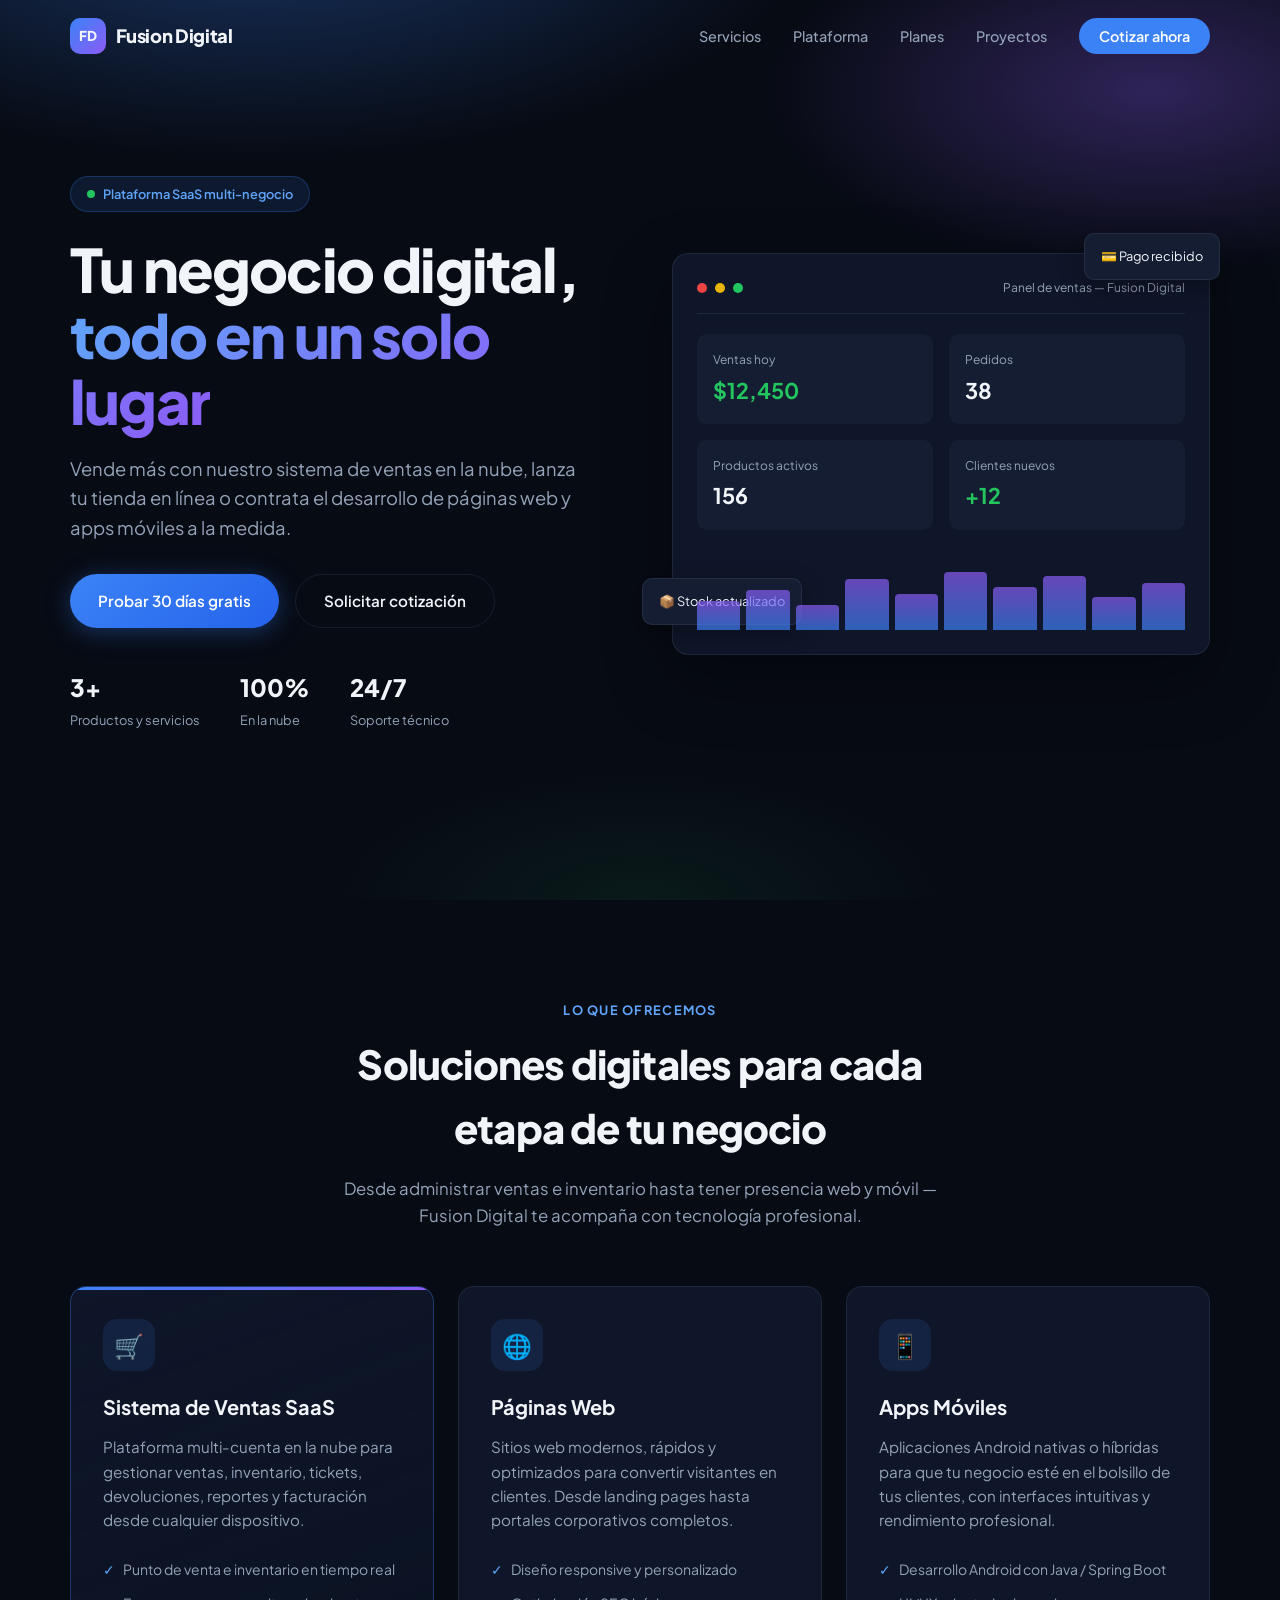
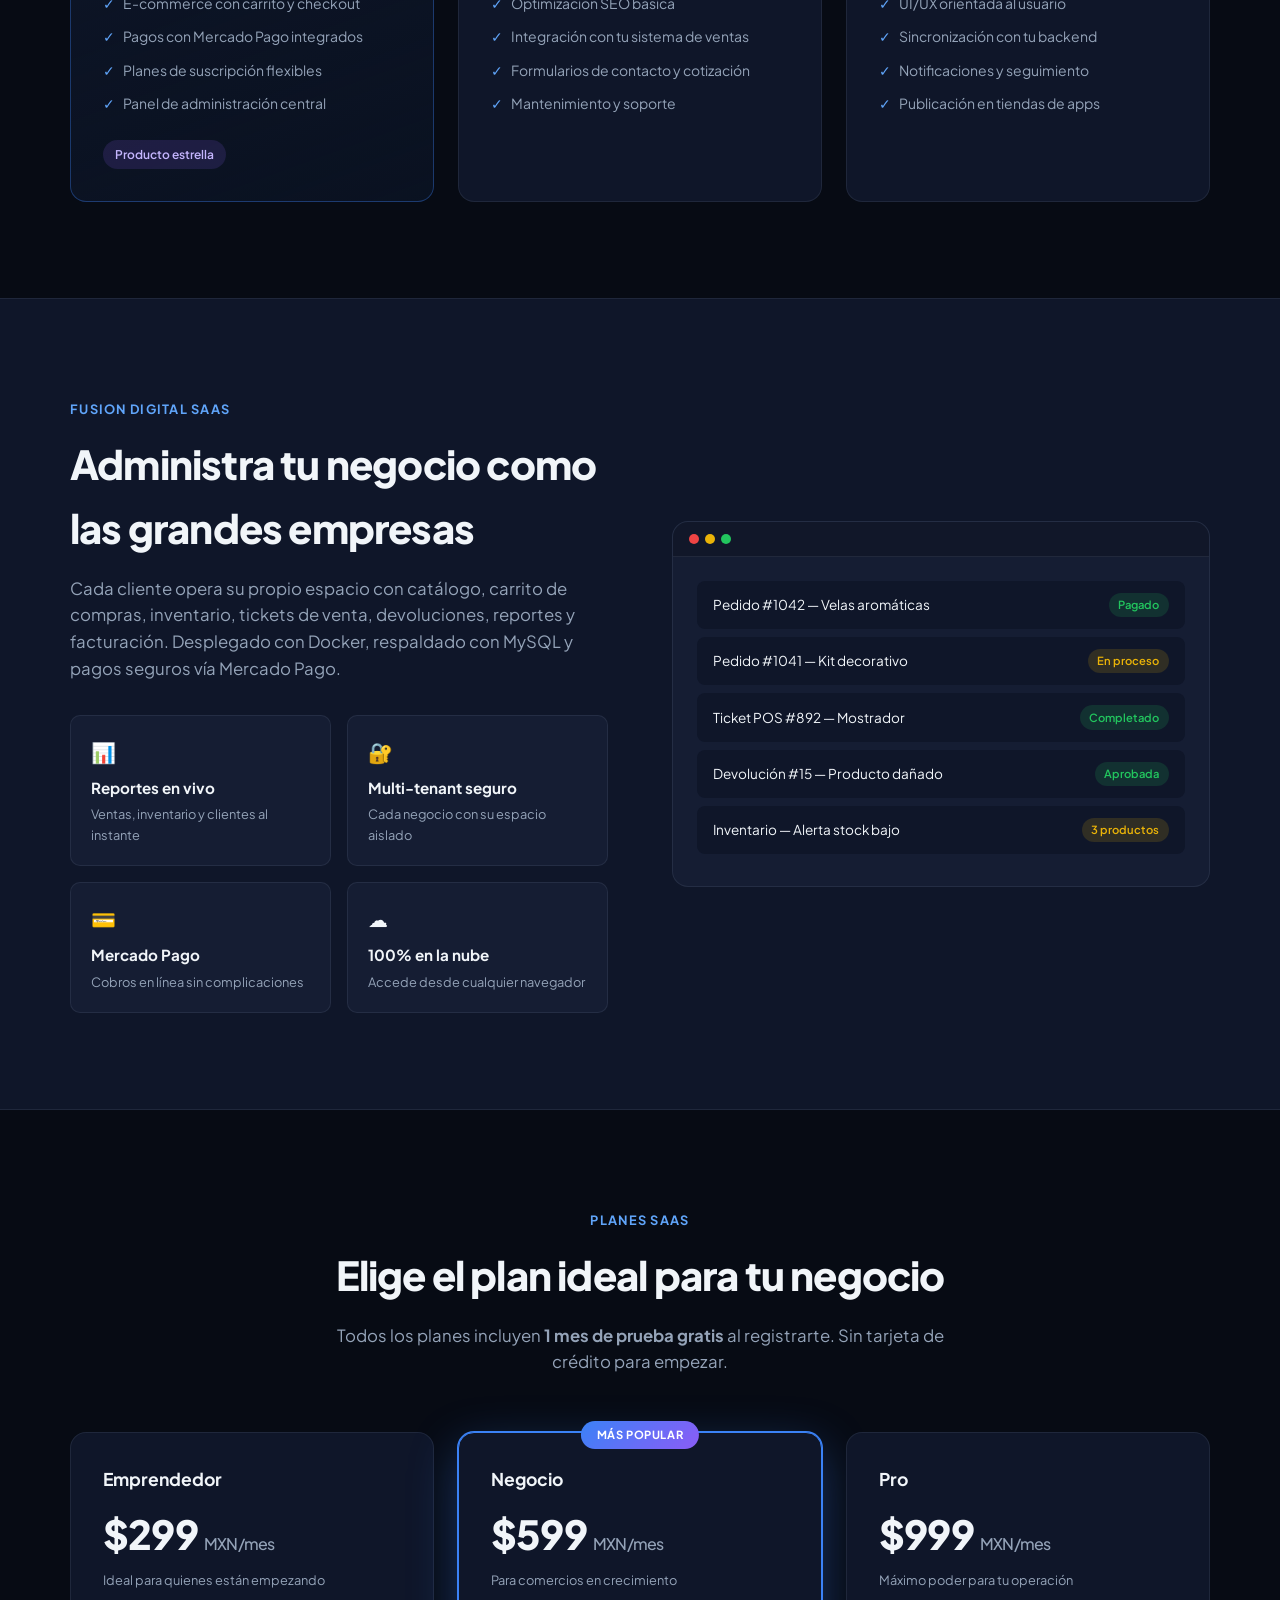
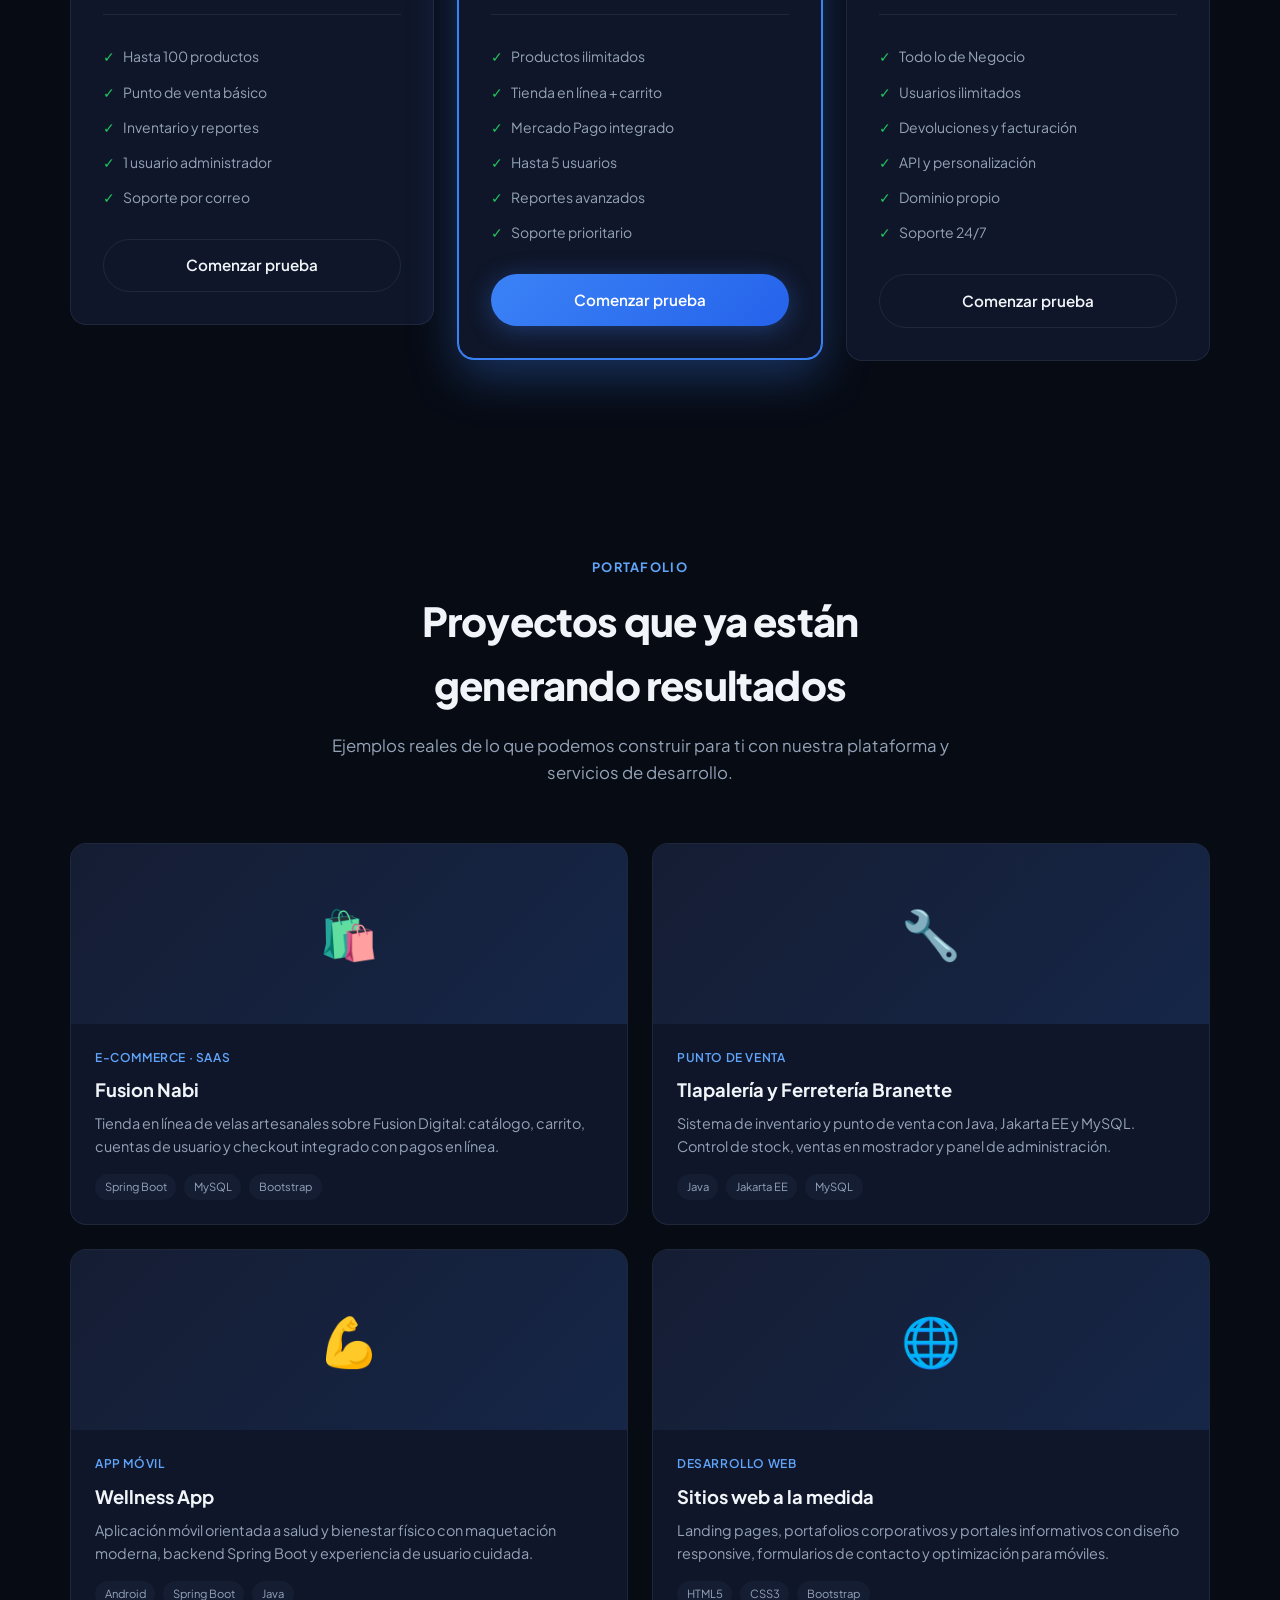
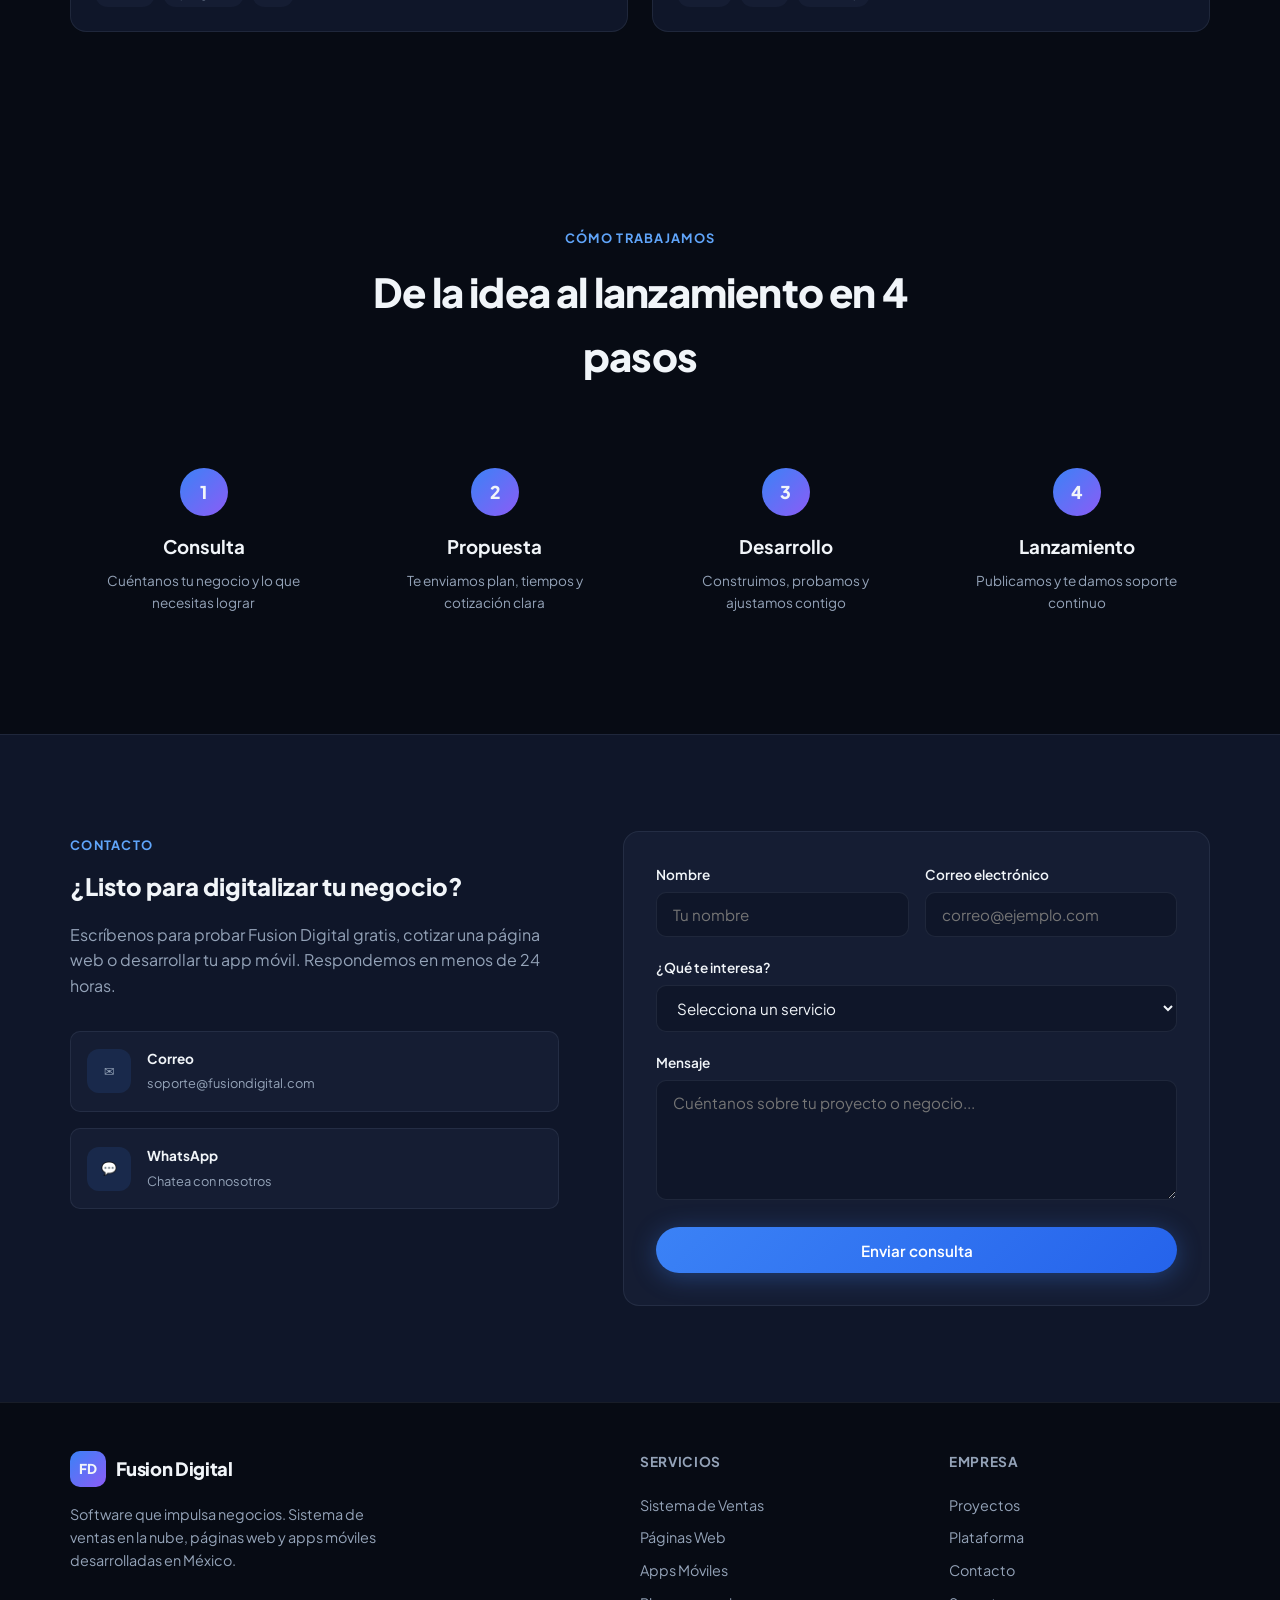
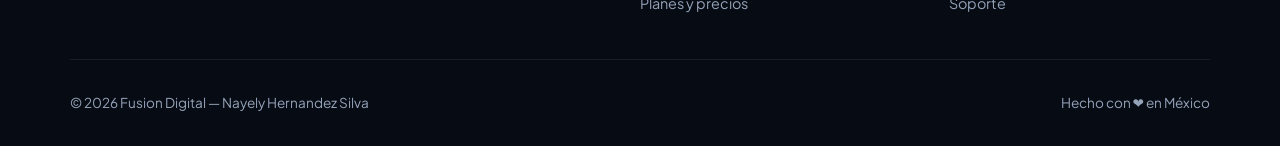
==== index.html @ 1d8baff2 "Add files via upload" ====
<!DOCTYPE html>
<html lang="es">
<head>
  <meta charset="UTF-8">
  <meta name="viewport" content="width=device-width, initial-scale=1.0">
  <meta name="description" content="Fusion Digital — Sistema de ventas en la nube, páginas web y apps móviles para hacer crecer tu negocio.">
  <title>Fusion Digital — Software que impulsa tu negocio</title>
  <link rel="preconnect" href="https://fonts.googleapis.com">
  <link rel="preconnect" href="https://fonts.gstatic.com" crossorigin>
  <link href="https://fonts.googleapis.com/css2?family=Plus+Jakarta+Sans:wght@400;500;600;700;800&display=swap" rel="stylesheet">
  <link rel="stylesheet" href="css/styles.css">
</head>
<body>

  <div class="bg-mesh" aria-hidden="true"></div>

  <nav class="nav">
    <div class="nav__inner">
      <a href="#" class="nav__logo">
        <span class="nav__logo-icon">FD</span>
        Fusion Digital
      </a>
      <button class="nav__toggle" aria-label="Abrir menú">
        <span></span><span></span><span></span>
      </button>
      <ul class="nav__links">
        <li><a href="#servicios">Servicios</a></li>
        <li><a href="#plataforma">Plataforma</a></li>
        <li><a href="#planes">Planes</a></li>
        <li><a href="#proyectos">Proyectos</a></li>
        <li><a href="#contacto" class="nav__cta">Cotizar ahora</a></li>
      </ul>
    </div>
  </nav>

  <header class="hero">
    <div class="container hero__grid">
      <div class="hero__content">
        <div class="hero__badge">
          <span class="hero__badge-dot"></span>
          Plataforma SaaS multi-negocio
        </div>
        <h1 class="hero__title">
          Tu negocio digital,<br>
          <span>todo en un solo lugar</span>
        </h1>
        <p class="hero__subtitle">
          Vende más con nuestro sistema de ventas en la nube, lanza tu tienda en línea
          o contrata el desarrollo de páginas web y apps móviles a la medida.
        </p>
        <div class="hero__actions">
          <a href="#planes" class="btn btn--primary">Probar 30 días gratis</a>
          <a href="#contacto" class="btn btn--outline">Solicitar cotización</a>
        </div>
        <div class="hero__stats">
          <div class="hero__stat">
            <strong>3+</strong>
            <span>Productos y servicios</span>
          </div>
          <div class="hero__stat">
            <strong>100%</strong>
            <span>En la nube</span>
          </div>
          <div class="hero__stat">
            <strong>24/7</strong>
            <span>Soporte técnico</span>
          </div>
        </div>
      </div>

      <div class="hero__visual">
        <div class="hero__float hero__float--1">💳 Pago recibido</div>
        <div class="hero__float hero__float--2">📦 Stock actualizado</div>
        <div class="hero__card">
          <div class="hero__card-header">
            <span class="hero__card-dot hero__card-dot--red"></span>
            <span class="hero__card-dot hero__card-dot--yellow"></span>
            <span class="hero__card-dot hero__card-dot--green"></span>
            <span class="hero__card-title">Panel de ventas — Fusion Digital</span>
          </div>
          <div class="hero__metrics">
            <div class="hero__metric">
              <div class="hero__metric-label">Ventas hoy</div>
              <div class="hero__metric-value hero__metric-value--up">$12,450</div>
            </div>
            <div class="hero__metric">
              <div class="hero__metric-label">Pedidos</div>
              <div class="hero__metric-value">38</div>
            </div>
            <div class="hero__metric">
              <div class="hero__metric-label">Productos activos</div>
              <div class="hero__metric-value">156</div>
            </div>
            <div class="hero__metric">
              <div class="hero__metric-label">Clientes nuevos</div>
              <div class="hero__metric-value hero__metric-value--up">+12</div>
            </div>
          </div>
          <div class="hero__chart" aria-hidden="true">
            <div class="hero__bar"></div>
            <div class="hero__bar"></div>
            <div class="hero__bar"></div>
            <div class="hero__bar"></div>
            <div class="hero__bar"></div>
            <div class="hero__bar"></div>
            <div class="hero__bar"></div>
            <div class="hero__bar"></div>
            <div class="hero__bar"></div>
            <div class="hero__bar"></div>
          </div>
        </div>
      </div>
    </div>
  </header>

  <section id="servicios" class="section">
    <div class="container">
      <div class="section__header reveal">
        <span class="section__label">Lo que ofrecemos</span>
        <h2 class="section__title">Soluciones digitales para cada etapa de tu negocio</h2>
        <p class="section__desc">
          Desde administrar ventas e inventario hasta tener presencia web y móvil —
          Fusion Digital te acompaña con tecnología profesional.
        </p>
      </div>

      <div class="services__grid">
        <article class="service-card service-card--featured reveal">
          <div class="service-card__icon">🛒</div>
          <h3 class="service-card__title">Sistema de Ventas SaaS</h3>
          <p class="service-card__desc">
            Plataforma multi-cuenta en la nube para gestionar ventas, inventario,
            tickets, devoluciones, reportes y facturación desde cualquier dispositivo.
          </p>
          <ul class="service-card__list">
            <li>Punto de venta e inventario en tiempo real</li>
            <li>E-commerce con carrito y checkout</li>
            <li>Pagos con Mercado Pago integrados</li>
            <li>Planes de suscripción flexibles</li>
            <li>Panel de administración central</li>
          </ul>
          <span class="service-card__tag">Producto estrella</span>
        </article>

        <article class="service-card reveal">
          <div class="service-card__icon">🌐</div>
          <h3 class="service-card__title">Páginas Web</h3>
          <p class="service-card__desc">
            Sitios web modernos, rápidos y optimizados para convertir visitantes en clientes.
            Desde landing pages hasta portales corporativos completos.
          </p>
          <ul class="service-card__list">
            <li>Diseño responsive y personalizado</li>
            <li>Optimización SEO básica</li>
            <li>Integración con tu sistema de ventas</li>
            <li>Formularios de contacto y cotización</li>
            <li>Mantenimiento y soporte</li>
          </ul>
        </article>

        <article class="service-card reveal">
          <div class="service-card__icon">📱</div>
          <h3 class="service-card__title">Apps Móviles</h3>
          <p class="service-card__desc">
            Aplicaciones Android nativas o híbridas para que tu negocio esté en el bolsillo
            de tus clientes, con interfaces intuitivas y rendimiento profesional.
          </p>
          <ul class="service-card__list">
            <li>Desarrollo Android con Java / Spring Boot</li>
            <li>UI/UX orientada al usuario</li>
            <li>Sincronización con tu backend</li>
            <li>Notificaciones y seguimiento</li>
            <li>Publicación en tiendas de apps</li>
          </ul>
        </article>
      </div>
    </div>
  </section>

  <section id="plataforma" class="section platform">
    <div class="container platform__grid">
      <div class="reveal">
        <span class="section__label">Fusion Digital SaaS</span>
        <h2 class="section__title">Administra tu negocio como las grandes empresas</h2>
        <p class="section__desc" style="text-align: left; margin-bottom: 2rem;">
          Cada cliente opera su propio espacio con catálogo, carrito de compras,
          inventario, tickets de venta, devoluciones, reportes y facturación.
          Desplegado con Docker, respaldado con MySQL y pagos seguros vía Mercado Pago.
        </p>
        <div class="platform__features">
          <div class="feature-item">
            <div class="feature-item__icon">📊</div>
            <div class="feature-item__title">Reportes en vivo</div>
            <div class="feature-item__desc">Ventas, inventario y clientes al instante</div>
          </div>
          <div class="feature-item">
            <div class="feature-item__icon">🔐</div>
            <div class="feature-item__title">Multi-tenant seguro</div>
            <div class="feature-item__desc">Cada negocio con su espacio aislado</div>
          </div>
          <div class="feature-item">
            <div class="feature-item__icon">💳</div>
            <div class="feature-item__title">Mercado Pago</div>
            <div class="feature-item__desc">Cobros en línea sin complicaciones</div>
          </div>
          <div class="feature-item">
            <div class="feature-item__icon">☁️</div>
            <div class="feature-item__title">100% en la nube</div>
            <div class="feature-item__desc">Accede desde cualquier navegador</div>
          </div>
        </div>
      </div>

      <div class="platform__mockup reveal">
        <div class="platform__mockup-bar">
          <span class="hero__card-dot hero__card-dot--red"></span>
          <span class="hero__card-dot hero__card-dot--yellow"></span>
          <span class="hero__card-dot hero__card-dot--green"></span>
        </div>
        <div class="platform__mockup-body">
          <div class="mock-row">
            <span>Pedido #1042 — Velas aromáticas</span>
            <span class="mock-row__badge mock-row__badge--ok">Pagado</span>
          </div>
          <div class="mock-row">
            <span>Pedido #1041 — Kit decorativo</span>
            <span class="mock-row__badge mock-row__badge--pending">En proceso</span>
          </div>
          <div class="mock-row">
            <span>Ticket POS #892 — Mostrador</span>
            <span class="mock-row__badge mock-row__badge--ok">Completado</span>
          </div>
          <div class="mock-row">
            <span>Devolución #15 — Producto dañado</span>
            <span class="mock-row__badge mock-row__badge--ok">Aprobada</span>
          </div>
          <div class="mock-row">
            <span>Inventario — Alerta stock bajo</span>
            <span class="mock-row__badge mock-row__badge--pending">3 productos</span>
          </div>
        </div>
      </div>
    </div>
  </section>

  <section id="planes" class="section">
    <div class="container">
      <div class="section__header reveal">
        <span class="section__label">Planes SaaS</span>
        <h2 class="section__title">Elige el plan ideal para tu negocio</h2>
        <p class="section__desc">
          Todos los planes incluyen <strong>1 mes de prueba gratis</strong> al registrarte.
          Sin tarjeta de crédito para empezar.
        </p>
      </div>

      <div class="pricing__grid">
        <article class="pricing-card reveal">
          <h3 class="pricing-card__name">Emprendedor</h3>
          <div class="pricing-card__price">$299 <span>MXN/mes</span></div>
          <p class="pricing-card__note">Ideal para quienes están empezando</p>
          <ul class="pricing-card__features">
            <li>Hasta 100 productos</li>
            <li>Punto de venta básico</li>
            <li>Inventario y reportes</li>
            <li>1 usuario administrador</li>
            <li>Soporte por correo</li>
          </ul>
          <a href="#contacto" class="btn btn--outline">Comenzar prueba</a>
        </article>

        <article class="pricing-card pricing-card--popular reveal">
          <span class="pricing-card__badge">Más popular</span>
          <h3 class="pricing-card__name">Negocio</h3>
          <div class="pricing-card__price">$599 <span>MXN/mes</span></div>
          <p class="pricing-card__note">Para comercios en crecimiento</p>
          <ul class="pricing-card__features">
            <li>Productos ilimitados</li>
            <li>Tienda en línea + carrito</li>
            <li>Mercado Pago integrado</li>
            <li>Hasta 5 usuarios</li>
            <li>Reportes avanzados</li>
            <li>Soporte prioritario</li>
          </ul>
          <a href="#contacto" class="btn btn--primary">Comenzar prueba</a>
        </article>

        <article class="pricing-card reveal">
          <h3 class="pricing-card__name">Pro</h3>
          <div class="pricing-card__price">$999 <span>MXN/mes</span></div>
          <p class="pricing-card__note">Máximo poder para tu operación</p>
          <ul class="pricing-card__features">
            <li>Todo lo de Negocio</li>
            <li>Usuarios ilimitados</li>
            <li>Devoluciones y facturación</li>
            <li>API y personalización</li>
            <li>Dominio propio</li>
            <li>Soporte 24/7</li>
          </ul>
          <a href="#contacto" class="btn btn--outline">Comenzar prueba</a>
        </article>
      </div>
    </div>
  </section>

  <section id="proyectos" class="section">
    <div class="container">
      <div class="section__header reveal">
        <span class="section__label">Portafolio</span>
        <h2 class="section__title">Proyectos que ya están generando resultados</h2>
        <p class="section__desc">
          Ejemplos reales de lo que podemos construir para ti con nuestra plataforma
          y servicios de desarrollo.
        </p>
      </div>

      <div class="portfolio__grid">
        <article class="project-card reveal">
          <div class="project-card__img">🛍️</div>
          <div class="project-card__body">
            <div class="project-card__category">E-commerce · SaaS</div>
            <h3 class="project-card__title">Fusion Nabi</h3>
            <p class="project-card__desc">
              Tienda en línea de velas artesanales sobre Fusion Digital: catálogo,
              carrito, cuentas de usuario y checkout integrado con pagos en línea.
            </p>
            <div class="project-card__tags">
              <span class="project-card__tag">Spring Boot</span>
              <span class="project-card__tag">MySQL</span>
              <span class="project-card__tag">Bootstrap</span>
            </div>
          </div>
        </article>

        <article class="project-card reveal">
          <div class="project-card__img">🔧</div>
          <div class="project-card__body">
            <div class="project-card__category">Punto de venta</div>
            <h3 class="project-card__title">Tlapalería y Ferretería Branette</h3>
            <p class="project-card__desc">
              Sistema de inventario y punto de venta con Java, Jakarta EE y MySQL.
              Control de stock, ventas en mostrador y panel de administración.
            </p>
            <div class="project-card__tags">
              <span class="project-card__tag">Java</span>
              <span class="project-card__tag">Jakarta EE</span>
              <span class="project-card__tag">MySQL</span>
            </div>
          </div>
        </article>

        <article class="project-card reveal">
          <div class="project-card__img">💪</div>
          <div class="project-card__body">
            <div class="project-card__category">App móvil</div>
            <h3 class="project-card__title">Wellness App</h3>
            <p class="project-card__desc">
              Aplicación móvil orientada a salud y bienestar físico con maquetación
              moderna, backend Spring Boot y experiencia de usuario cuidada.
            </p>
            <div class="project-card__tags">
              <span class="project-card__tag">Android</span>
              <span class="project-card__tag">Spring Boot</span>
              <span class="project-card__tag">Java</span>
            </div>
          </div>
        </article>

        <article class="project-card reveal">
          <div class="project-card__img">🌐</div>
          <div class="project-card__body">
            <div class="project-card__category">Desarrollo web</div>
            <h3 class="project-card__title">Sitios web a la medida</h3>
            <p class="project-card__desc">
              Landing pages, portafolios corporativos y portales informativos con
              diseño responsive, formularios de contacto y optimización para móviles.
            </p>
            <div class="project-card__tags">
              <span class="project-card__tag">HTML5</span>
              <span class="project-card__tag">CSS3</span>
              <span class="project-card__tag">Bootstrap</span>
            </div>
          </div>
        </article>
      </div>
    </div>
  </section>

  <section class="section">
    <div class="container">
      <div class="section__header reveal">
        <span class="section__label">Cómo trabajamos</span>
        <h2 class="section__title">De la idea al lanzamiento en 4 pasos</h2>
      </div>
      <div class="process__steps">
        <div class="process-step reveal">
          <div class="process-step__num">1</div>
          <h3 class="process-step__title">Consulta</h3>
          <p class="process-step__desc">Cuéntanos tu negocio y lo que necesitas lograr</p>
        </div>
        <div class="process-step reveal">
          <div class="process-step__num">2</div>
          <h3 class="process-step__title">Propuesta</h3>
          <p class="process-step__desc">Te enviamos plan, tiempos y cotización clara</p>
        </div>
        <div class="process-step reveal">
          <div class="process-step__num">3</div>
          <h3 class="process-step__title">Desarrollo</h3>
          <p class="process-step__desc">Construimos, probamos y ajustamos contigo</p>
        </div>
        <div class="process-step reveal">
          <div class="process-step__num">4</div>
          <h3 class="process-step__title">Lanzamiento</h3>
          <p class="process-step__desc">Publicamos y te damos soporte continuo</p>
        </div>
      </div>
    </div>
  </section>

  <section id="contacto" class="section contact">
    <div class="container contact__grid">
      <div class="contact__info reveal">
        <span class="section__label">Contacto</span>
        <h3>¿Listo para digitalizar tu negocio?</h3>
        <p>
          Escríbenos para probar Fusion Digital gratis, cotizar una página web
          o desarrollar tu app móvil. Respondemos en menos de 24 horas.
        </p>
        <div class="contact__channels">
          <a href="mailto:soporte@fusiondigital.com" class="contact__channel">
            <span class="contact__channel-icon">✉️</span>
            <div>
              <strong>Correo</strong>
              <span>soporte@fusiondigital.com</span>
            </div>
          </a>
          <a href="https://wa.me/527771234567" class="contact__channel" target="_blank" rel="noopener">
            <span class="contact__channel-icon">💬</span>
            <div>
              <strong>WhatsApp</strong>
              <span>Chatea con nosotros</span>
            </div>
          </a>
        </div>
      </div>

      <form class="contact__form reveal" id="contact-form">
        <div class="form-row">
          <div class="form-group">
            <label for="nombre">Nombre</label>
            <input type="text" id="nombre" name="nombre" placeholder="Tu nombre" required>
          </div>
          <div class="form-group">
            <label for="email">Correo electrónico</label>
            <input type="email" id="email" name="email" placeholder="correo@ejemplo.com" required>
          </div>
        </div>
        <div class="form-group">
          <label for="servicio">¿Qué te interesa?</label>
          <select id="servicio" name="servicio" required>
            <option value="">Selecciona un servicio</option>
            <option value="Sistema de Ventas SaaS">Sistema de Ventas SaaS</option>
            <option value="Página Web">Página Web</option>
            <option value="App Móvil">App Móvil</option>
            <option value="Paquete completo">Paquete completo</option>
          </select>
        </div>
        <div class="form-group">
          <label for="mensaje">Mensaje</label>
          <textarea id="mensaje" name="mensaje" placeholder="Cuéntanos sobre tu proyecto o negocio..." required></textarea>
        </div>
        <button type="submit" class="btn btn--primary" style="width: 100%;">Enviar consulta</button>
        <p id="form-status" class="form-status" hidden role="status" aria-live="polite"></p>
      </form>
    </div>
  </section>

  <footer class="footer">
    <div class="container">
      <div class="footer__grid">
        <div class="footer__brand">
          <a href="#" class="nav__logo">
            <span class="nav__logo-icon">FD</span>
            Fusion Digital
          </a>
          <p>
            Software que impulsa negocios. Sistema de ventas en la nube,
            páginas web y apps móviles desarrolladas en México.
          </p>
        </div>
        <div class="footer__col">
          <h4>Servicios</h4>
          <a href="#servicios">Sistema de Ventas</a>
          <a href="#servicios">Páginas Web</a>
          <a href="#servicios">Apps Móviles</a>
          <a href="#planes">Planes y precios</a>
        </div>
        <div class="footer__col">
          <h4>Empresa</h4>
          <a href="#proyectos">Proyectos</a>
          <a href="#plataforma">Plataforma</a>
          <a href="#contacto">Contacto</a>
          <a href="mailto:soporte@fusiondigital.com">Soporte</a>
        </div>
      </div>
      <div class="footer__bottom">
        <span>© 2026 Fusion Digital — Nayely Hernandez Silva</span>
        <span>Hecho con ❤️ en México</span>
      </div>
    </div>
  </footer>

  <script src="js/main.js"></script>
</body>
</html>
---- css/styles.css ----
/* Fusion Digital — Landing Page */

:root {
  --bg-dark: #070b14;
  --bg-card: #0f1629;
  --bg-elevated: #151d33;
  --text-primary: #f1f5f9;
  --text-muted: #94a3b8;
  --accent: #3b82f6;
  --accent-light: #60a5fa;
  --accent-glow: rgba(59, 130, 246, 0.35);
  --purple: #8b5cf6;
  --purple-glow: rgba(139, 92, 246, 0.3);
  --success: #22c55e;
  --border: rgba(148, 163, 184, 0.12);
  --radius: 16px;
  --radius-sm: 10px;
  --font: "Plus Jakarta Sans", system-ui, sans-serif;
  --max-width: 1140px;
  --nav-height: 72px;
}

*,
*::before,
*::after {
  box-sizing: border-box;
  margin: 0;
  padding: 0;
}

html {
  scroll-behavior: smooth;
}

body {
  font-family: var(--font);
  background: var(--bg-dark);
  color: var(--text-primary);
  line-height: 1.6;
  overflow-x: hidden;
}

img {
  max-width: 100%;
  display: block;
}

a {
  color: inherit;
  text-decoration: none;
}

ul {
  list-style: none;
}

.container {
  width: min(100% - 2rem, var(--max-width));
  margin-inline: auto;
}

/* Background mesh */
.bg-mesh {
  position: fixed;
  inset: 0;
  z-index: -1;
  background:
    radial-gradient(ellipse 80% 50% at 20% -10%, var(--accent-glow), transparent 55%),
    radial-gradient(ellipse 60% 40% at 90% 10%, var(--purple-glow), transparent 50%),
    radial-gradient(ellipse 50% 30% at 50% 100%, rgba(34, 197, 94, 0.08), transparent 50%),
    var(--bg-dark);
}

/* Navigation */
.nav {
  position: fixed;
  top: 0;
  left: 0;
  right: 0;
  z-index: 100;
  height: var(--nav-height);
  display: flex;
  align-items: center;
  transition: background 0.3s, box-shadow 0.3s;
}

.nav.scrolled {
  background: rgba(7, 11, 20, 0.85);
  backdrop-filter: blur(12px);
  border-bottom: 1px solid var(--border);
}

.nav__inner {
  display: flex;
  align-items: center;
  justify-content: space-between;
  width: min(100% - 2rem, var(--max-width));
  margin-inline: auto;
}

.nav__logo {
  display: flex;
  align-items: center;
  gap: 0.6rem;
  font-weight: 800;
  font-size: 1.15rem;
  letter-spacing: -0.02em;
}

.nav__logo-icon {
  width: 36px;
  height: 36px;
  background: linear-gradient(135deg, var(--accent), var(--purple));
  border-radius: 10px;
  display: grid;
  place-items: center;
  font-size: 0.85rem;
  font-weight: 900;
}

.nav__links {
  display: flex;
  align-items: center;
  gap: 2rem;
}

.nav__links a {
  font-size: 0.9rem;
  font-weight: 500;
  color: var(--text-muted);
  transition: color 0.2s;
}

.nav__links a:hover {
  color: var(--text-primary);
}

.nav__cta {
  padding: 0.55rem 1.25rem;
  background: var(--accent);
  color: #fff !important;
  border-radius: 999px;
  font-weight: 600 !important;
  transition: transform 0.2s, box-shadow 0.2s !important;
}

.nav__cta:hover {
  transform: translateY(-1px);
  box-shadow: 0 4px 20px var(--accent-glow);
}

.nav__toggle {
  display: none;
  flex-direction: column;
  gap: 5px;
  background: none;
  border: none;
  cursor: pointer;
  padding: 4px;
}

.nav__toggle span {
  display: block;
  width: 24px;
  height: 2px;
  background: var(--text-primary);
  border-radius: 2px;
  transition: transform 0.3s, opacity 0.3s;
}

.nav__toggle.active span:nth-child(1) {
  transform: translateY(7px) rotate(45deg);
}

.nav__toggle.active span:nth-child(2) {
  opacity: 0;
}

.nav__toggle.active span:nth-child(3) {
  transform: translateY(-7px) rotate(-45deg);
}

/* Buttons */
.btn {
  display: inline-flex;
  align-items: center;
  justify-content: center;
  gap: 0.5rem;
  padding: 0.85rem 1.75rem;
  border-radius: 999px;
  font-family: var(--font);
  font-size: 0.95rem;
  font-weight: 600;
  border: none;
  cursor: pointer;
  transition: transform 0.2s, box-shadow 0.2s, background 0.2s;
}

.btn--primary {
  background: linear-gradient(135deg, var(--accent), #2563eb);
  color: #fff;
  box-shadow: 0 4px 24px var(--accent-glow);
}

.btn--primary:hover {
  transform: translateY(-2px);
  box-shadow: 0 8px 32px var(--accent-glow);
}

.btn--outline {
  background: transparent;
  color: var(--text-primary);
  border: 1.5px solid var(--border);
}

.btn--outline:hover {
  border-color: var(--accent);
  background: rgba(59, 130, 246, 0.08);
}

.btn--ghost {
  background: rgba(255, 255, 255, 0.06);
  color: var(--text-primary);
}

.btn--ghost:hover {
  background: rgba(255, 255, 255, 0.1);
}

/* Hero */
.hero {
  min-height: 100vh;
  display: flex;
  align-items: center;
  padding-top: var(--nav-height);
  padding-bottom: 4rem;
}

.hero__grid {
  display: grid;
  grid-template-columns: 1fr 1fr;
  gap: 4rem;
  align-items: center;
}

.hero__badge {
  display: inline-flex;
  align-items: center;
  gap: 0.5rem;
  padding: 0.4rem 1rem;
  background: rgba(59, 130, 246, 0.12);
  border: 1px solid rgba(59, 130, 246, 0.25);
  border-radius: 999px;
  font-size: 0.8rem;
  font-weight: 600;
  color: var(--accent-light);
  margin-bottom: 1.5rem;
}

.hero__badge-dot {
  width: 8px;
  height: 8px;
  background: var(--success);
  border-radius: 50%;
  animation: pulse 2s infinite;
}

@keyframes pulse {
  0%, 100% { opacity: 1; }
  50% { opacity: 0.4; }
}

.hero__title {
  font-size: clamp(2.5rem, 5vw, 3.75rem);
  font-weight: 800;
  line-height: 1.1;
  letter-spacing: -0.03em;
  margin-bottom: 1.25rem;
}

.hero__title span {
  background: linear-gradient(135deg, var(--accent-light), var(--purple));
  -webkit-background-clip: text;
  -webkit-text-fill-color: transparent;
  background-clip: text;
}

.hero__subtitle {
  font-size: 1.15rem;
  color: var(--text-muted);
  max-width: 520px;
  margin-bottom: 2rem;
}

.hero__actions {
  display: flex;
  flex-wrap: wrap;
  gap: 1rem;
  margin-bottom: 2.5rem;
}

.hero__stats {
  display: flex;
  gap: 2.5rem;
}

.hero__stat strong {
  display: block;
  font-size: 1.5rem;
  font-weight: 800;
  color: var(--text-primary);
}

.hero__stat span {
  font-size: 0.8rem;
  color: var(--text-muted);
}

.hero__visual {
  position: relative;
}

.hero__card {
  background: var(--bg-card);
  border: 1px solid var(--border);
  border-radius: var(--radius);
  padding: 1.5rem;
  box-shadow: 0 24px 64px rgba(0, 0, 0, 0.4);
}

.hero__card-header {
  display: flex;
  align-items: center;
  gap: 0.5rem;
  margin-bottom: 1.25rem;
  padding-bottom: 1rem;
  border-bottom: 1px solid var(--border);
}

.hero__card-dot {
  width: 10px;
  height: 10px;
  border-radius: 50%;
}

.hero__card-dot--red { background: #ef4444; }
.hero__card-dot--yellow { background: #eab308; }
.hero__card-dot--green { background: #22c55e; }

.hero__card-title {
  margin-left: auto;
  font-size: 0.75rem;
  color: var(--text-muted);
}

.hero__metrics {
  display: grid;
  grid-template-columns: 1fr 1fr;
  gap: 1rem;
  margin-bottom: 1.25rem;
}

.hero__metric {
  background: var(--bg-elevated);
  border-radius: var(--radius-sm);
  padding: 1rem;
}

.hero__metric-label {
  font-size: 0.75rem;
  color: var(--text-muted);
  margin-bottom: 0.25rem;
}

.hero__metric-value {
  font-size: 1.35rem;
  font-weight: 700;
}

.hero__metric-value--up {
  color: var(--success);
}

.hero__chart {
  height: 80px;
  display: flex;
  align-items: flex-end;
  gap: 6px;
  padding-top: 0.5rem;
}

.hero__bar {
  flex: 1;
  background: linear-gradient(to top, var(--accent), var(--purple));
  border-radius: 4px 4px 0 0;
  opacity: 0.7;
  transition: opacity 0.3s;
}

.hero__bar:hover {
  opacity: 1;
}

.hero__float {
  position: absolute;
  background: var(--bg-elevated);
  border: 1px solid var(--border);
  border-radius: var(--radius-sm);
  padding: 0.75rem 1rem;
  font-size: 0.8rem;
  box-shadow: 0 8px 24px rgba(0, 0, 0, 0.3);
  animation: float 4s ease-in-out infinite;
}

.hero__float--1 {
  top: -20px;
  right: -10px;
}

.hero__float--2 {
  bottom: 30px;
  left: -30px;
  animation-delay: -2s;
}

@keyframes float {
  0%, 100% { transform: translateY(0); }
  50% { transform: translateY(-8px); }
}

/* Sections */
.section {
  padding: 6rem 0;
}

.section__header {
  text-align: center;
  max-width: 640px;
  margin: 0 auto 3.5rem;
}

.section__label {
  display: inline-block;
  font-size: 0.8rem;
  font-weight: 700;
  text-transform: uppercase;
  letter-spacing: 0.1em;
  color: var(--accent-light);
  margin-bottom: 0.75rem;
}

.section__title {
  font-size: clamp(1.75rem, 3.5vw, 2.5rem);
  font-weight: 800;
  letter-spacing: -0.02em;
  margin-bottom: 1rem;
}

.section__desc {
  color: var(--text-muted);
  font-size: 1.05rem;
}

/* Services */
.services__grid {
  display: grid;
  grid-template-columns: repeat(3, 1fr);
  gap: 1.5rem;
}

.service-card {
  background: var(--bg-card);
  border: 1px solid var(--border);
  border-radius: var(--radius);
  padding: 2rem;
  transition: transform 0.3s, border-color 0.3s, box-shadow 0.3s;
  position: relative;
  overflow: hidden;
}

.service-card::before {
  content: "";
  position: absolute;
  top: 0;
  left: 0;
  right: 0;
  height: 3px;
  background: linear-gradient(90deg, var(--accent), var(--purple));
  opacity: 0;
  transition: opacity 0.3s;
}

.service-card:hover {
  transform: translateY(-4px);
  border-color: rgba(59, 130, 246, 0.3);
  box-shadow: 0 16px 48px rgba(0, 0, 0, 0.3);
}

.service-card:hover::before {
  opacity: 1;
}

.service-card--featured {
  border-color: rgba(59, 130, 246, 0.35);
  background: linear-gradient(160deg, var(--bg-card) 0%, rgba(59, 130, 246, 0.06) 100%);
}

.service-card--featured::before {
  opacity: 1;
}

.service-card__icon {
  width: 52px;
  height: 52px;
  background: rgba(59, 130, 246, 0.12);
  border-radius: 14px;
  display: grid;
  place-items: center;
  font-size: 1.5rem;
  margin-bottom: 1.25rem;
}

.service-card__title {
  font-size: 1.25rem;
  font-weight: 700;
  margin-bottom: 0.75rem;
}

.service-card__desc {
  color: var(--text-muted);
  font-size: 0.95rem;
  margin-bottom: 1.25rem;
}

.service-card__list li {
  font-size: 0.875rem;
  color: var(--text-muted);
  padding: 0.35rem 0;
  padding-left: 1.25rem;
  position: relative;
}

.service-card__list li::before {
  content: "✓";
  position: absolute;
  left: 0;
  color: var(--accent-light);
  font-weight: 700;
}

.service-card__tag {
  display: inline-block;
  margin-top: 1.25rem;
  padding: 0.3rem 0.75rem;
  background: rgba(139, 92, 246, 0.15);
  color: #c4b5fd;
  border-radius: 999px;
  font-size: 0.75rem;
  font-weight: 600;
}

/* Platform features */
.platform {
  background: var(--bg-card);
  border-top: 1px solid var(--border);
  border-bottom: 1px solid var(--border);
}

.platform__grid {
  display: grid;
  grid-template-columns: 1fr 1fr;
  gap: 4rem;
  align-items: center;
}

.platform__features {
  display: grid;
  grid-template-columns: 1fr 1fr;
  gap: 1rem;
}

.feature-item {
  background: var(--bg-elevated);
  border: 1px solid var(--border);
  border-radius: var(--radius-sm);
  padding: 1.25rem;
  transition: border-color 0.2s;
}

.feature-item:hover {
  border-color: rgba(59, 130, 246, 0.3);
}

.feature-item__icon {
  font-size: 1.25rem;
  margin-bottom: 0.5rem;
}

.feature-item__title {
  font-size: 0.95rem;
  font-weight: 700;
  margin-bottom: 0.25rem;
}

.feature-item__desc {
  font-size: 0.8rem;
  color: var(--text-muted);
}

.platform__mockup {
  background: var(--bg-elevated);
  border: 1px solid var(--border);
  border-radius: var(--radius);
  overflow: hidden;
}

.platform__mockup-bar {
  display: flex;
  align-items: center;
  gap: 6px;
  padding: 0.75rem 1rem;
  background: rgba(0, 0, 0, 0.2);
  border-bottom: 1px solid var(--border);
}

.platform__mockup-body {
  padding: 1.5rem;
}

.mock-row {
  display: flex;
  align-items: center;
  justify-content: space-between;
  padding: 0.75rem 1rem;
  background: var(--bg-card);
  border-radius: 8px;
  margin-bottom: 0.5rem;
  font-size: 0.85rem;
}

.mock-row__badge {
  padding: 0.2rem 0.6rem;
  border-radius: 999px;
  font-size: 0.7rem;
  font-weight: 600;
}

.mock-row__badge--ok {
  background: rgba(34, 197, 94, 0.15);
  color: var(--success);
}

.mock-row__badge--pending {
  background: rgba(234, 179, 8, 0.15);
  color: #eab308;
}

/* Pricing */
.pricing__grid {
  display: grid;
  grid-template-columns: repeat(3, 1fr);
  gap: 1.5rem;
  align-items: start;
}

.pricing-card {
  background: var(--bg-card);
  border: 1px solid var(--border);
  border-radius: var(--radius);
  padding: 2rem;
  position: relative;
  transition: transform 0.3s;
}

.pricing-card:hover {
  transform: translateY(-4px);
}

.pricing-card--popular {
  border-color: var(--accent);
  box-shadow: 0 0 0 1px var(--accent), 0 16px 48px var(--accent-glow);
}

.pricing-card__badge {
  position: absolute;
  top: -12px;
  left: 50%;
  transform: translateX(-50%);
  background: linear-gradient(135deg, var(--accent), var(--purple));
  color: #fff;
  font-size: 0.7rem;
  font-weight: 700;
  padding: 0.3rem 1rem;
  border-radius: 999px;
  text-transform: uppercase;
  letter-spacing: 0.05em;
}

.pricing-card__name {
  font-size: 1.1rem;
  font-weight: 700;
  margin-bottom: 0.5rem;
}

.pricing-card__price {
  font-size: 2.5rem;
  font-weight: 800;
  letter-spacing: -0.02em;
  margin-bottom: 0.25rem;
}

.pricing-card__price span {
  font-size: 1rem;
  font-weight: 500;
  color: var(--text-muted);
}

.pricing-card__note {
  font-size: 0.8rem;
  color: var(--text-muted);
  margin-bottom: 1.5rem;
  padding-bottom: 1.5rem;
  border-bottom: 1px solid var(--border);
}

.pricing-card__features li {
  font-size: 0.875rem;
  color: var(--text-muted);
  padding: 0.4rem 0;
  padding-left: 1.25rem;
  position: relative;
}

.pricing-card__features li::before {
  content: "✓";
  position: absolute;
  left: 0;
  color: var(--success);
  font-weight: 700;
}

.pricing-card .btn {
  width: 100%;
  margin-top: 1.5rem;
}

/* Portfolio */
.portfolio__grid {
  display: grid;
  grid-template-columns: repeat(2, 1fr);
  gap: 1.5rem;
}

.project-card {
  background: var(--bg-card);
  border: 1px solid var(--border);
  border-radius: var(--radius);
  overflow: hidden;
  transition: transform 0.3s, box-shadow 0.3s;
}

.project-card:hover {
  transform: translateY(-4px);
  box-shadow: 0 16px 48px rgba(0, 0, 0, 0.3);
}

.project-card__img {
  height: 180px;
  background: linear-gradient(135deg, var(--bg-elevated), rgba(59, 130, 246, 0.15));
  display: grid;
  place-items: center;
  font-size: 3rem;
}

.project-card__body {
  padding: 1.5rem;
}

.project-card__category {
  font-size: 0.75rem;
  font-weight: 600;
  color: var(--accent-light);
  text-transform: uppercase;
  letter-spacing: 0.05em;
  margin-bottom: 0.5rem;
}

.project-card__title {
  font-size: 1.15rem;
  font-weight: 700;
  margin-bottom: 0.5rem;
}

.project-card__desc {
  font-size: 0.9rem;
  color: var(--text-muted);
}

.project-card__tags {
  display: flex;
  flex-wrap: wrap;
  gap: 0.5rem;
  margin-top: 1rem;
}

.project-card__tag {
  font-size: 0.7rem;
  padding: 0.25rem 0.6rem;
  background: var(--bg-elevated);
  border-radius: 999px;
  color: var(--text-muted);
}

/* Process */
.process__steps {
  display: grid;
  grid-template-columns: repeat(4, 1fr);
  gap: 1.5rem;
}

.process-step {
  text-align: center;
  padding: 1.5rem 1rem;
}

.process-step__num {
  width: 48px;
  height: 48px;
  background: linear-gradient(135deg, var(--accent), var(--purple));
  border-radius: 50%;
  display: grid;
  place-items: center;
  font-weight: 800;
  font-size: 1.1rem;
  margin: 0 auto 1rem;
}

.process-step__title {
  font-weight: 700;
  margin-bottom: 0.5rem;
}

.process-step__desc {
  font-size: 0.85rem;
  color: var(--text-muted);
}

/* Contact */
.contact {
  background: var(--bg-card);
  border-top: 1px solid var(--border);
}

.contact__grid {
  display: grid;
  grid-template-columns: 1fr 1.2fr;
  gap: 4rem;
  align-items: start;
}

.contact__info h3 {
  font-size: 1.5rem;
  font-weight: 800;
  margin-bottom: 1rem;
}

.contact__info p {
  color: var(--text-muted);
  margin-bottom: 2rem;
}

.contact__channels {
  display: flex;
  flex-direction: column;
  gap: 1rem;
}

.contact__channel {
  display: flex;
  align-items: center;
  gap: 1rem;
  padding: 1rem;
  background: var(--bg-elevated);
  border: 1px solid var(--border);
  border-radius: var(--radius-sm);
  transition: border-color 0.2s;
}

.contact__channel:hover {
  border-color: rgba(59, 130, 246, 0.3);
}

.contact__channel-icon {
  width: 44px;
  height: 44px;
  background: rgba(59, 130, 246, 0.12);
  border-radius: 12px;
  display: grid;
  place-items: center;
  font-size: 1.1rem;
}

.contact__channel strong {
  display: block;
  font-size: 0.85rem;
}

.contact__channel span {
  font-size: 0.8rem;
  color: var(--text-muted);
}

.contact__form {
  background: var(--bg-elevated);
  border: 1px solid var(--border);
  border-radius: var(--radius);
  padding: 2rem;
}

.form-group {
  margin-bottom: 1.25rem;
}

.form-group label {
  display: block;
  font-size: 0.85rem;
  font-weight: 600;
  margin-bottom: 0.4rem;
}

.form-group input,
.form-group select,
.form-group textarea {
  width: 100%;
  padding: 0.75rem 1rem;
  background: var(--bg-card);
  border: 1px solid var(--border);
  border-radius: var(--radius-sm);
  color: var(--text-primary);
  font-family: var(--font);
  font-size: 0.95rem;
  transition: border-color 0.2s;
}

.form-group input:focus,
.form-group select:focus,
.form-group textarea:focus {
  outline: none;
  border-color: var(--accent);
}

.form-group textarea {
  resize: vertical;
  min-height: 120px;
}

.form-row {
  display: grid;
  grid-template-columns: 1fr 1fr;
  gap: 1rem;
}

.form-status {
  margin-top: 1rem;
  padding: 0.85rem 1rem;
  border-radius: var(--radius-sm);
  font-size: 0.9rem;
  font-weight: 500;
  text-align: center;
}

.form-status--success {
  background: rgba(34, 197, 94, 0.12);
  border: 1px solid rgba(34, 197, 94, 0.35);
  color: #86efac;
}

.form-status--error {
  background: rgba(239, 68, 68, 0.12);
  border: 1px solid rgba(239, 68, 68, 0.35);
  color: #fca5a5;
}

/* Footer */
.footer {
  padding: 3rem 0 2rem;
  border-top: 1px solid var(--border);
}

.footer__grid {
  display: grid;
  grid-template-columns: 2fr 1fr 1fr;
  gap: 3rem;
  margin-bottom: 2.5rem;
}

.footer__brand p {
  color: var(--text-muted);
  font-size: 0.9rem;
  margin-top: 1rem;
  max-width: 320px;
}

.footer__col h4 {
  font-size: 0.85rem;
  font-weight: 700;
  text-transform: uppercase;
  letter-spacing: 0.05em;
  margin-bottom: 1rem;
  color: var(--text-muted);
}

.footer__col a {
  display: block;
  font-size: 0.9rem;
  color: var(--text-muted);
  padding: 0.3rem 0;
  transition: color 0.2s;
}

.footer__col a:hover {
  color: var(--text-primary);
}

.footer__bottom {
  display: flex;
  justify-content: space-between;
  align-items: center;
  padding-top: 2rem;
  border-top: 1px solid var(--border);
  font-size: 0.85rem;
  color: var(--text-muted);
}

/* Animations */
.reveal {
  opacity: 0;
  transform: translateY(24px);
  transition: opacity 0.6s ease, transform 0.6s ease;
}

.reveal.visible {
  opacity: 1;
  transform: translateY(0);
}

/* Responsive */
@media (max-width: 1024px) {
  .hero__grid,
  .platform__grid,
  .contact__grid {
    grid-template-columns: 1fr;
    gap: 3rem;
  }

  .hero__visual {
    order: -1;
  }

  .services__grid,
  .pricing__grid {
    grid-template-columns: 1fr;
    max-width: 480px;
    margin-inline: auto;
  }

  .process__steps {
    grid-template-columns: repeat(2, 1fr);
  }

  .footer__grid {
    grid-template-columns: 1fr 1fr;
  }
}

@media (max-width: 768px) {
  .nav__toggle {
    display: flex;
  }

  .nav__links {
    position: fixed;
    top: var(--nav-height);
    left: 0;
    right: 0;
    background: rgba(7, 11, 20, 0.97);
    backdrop-filter: blur(12px);
    flex-direction: column;
    padding: 2rem;
    gap: 1.5rem;
    border-bottom: 1px solid var(--border);
    transform: translateY(-120%);
    opacity: 0;
    transition: transform 0.3s, opacity 0.3s;
    pointer-events: none;
  }

  .nav__links.open {
    transform: translateY(0);
    opacity: 1;
    pointer-events: all;
  }

  .hero__stats {
    gap: 1.5rem;
  }

  .platform__features,
  .portfolio__grid {
    grid-template-columns: 1fr;
  }

  .process__steps {
    grid-template-columns: 1fr;
  }

  .form-row {
    grid-template-columns: 1fr;
  }

  .footer__grid {
    grid-template-columns: 1fr;
  }

  .footer__bottom {
    flex-direction: column;
    gap: 0.5rem;
    text-align: center;
  }

  .hero__float {
    display: none;
  }
}
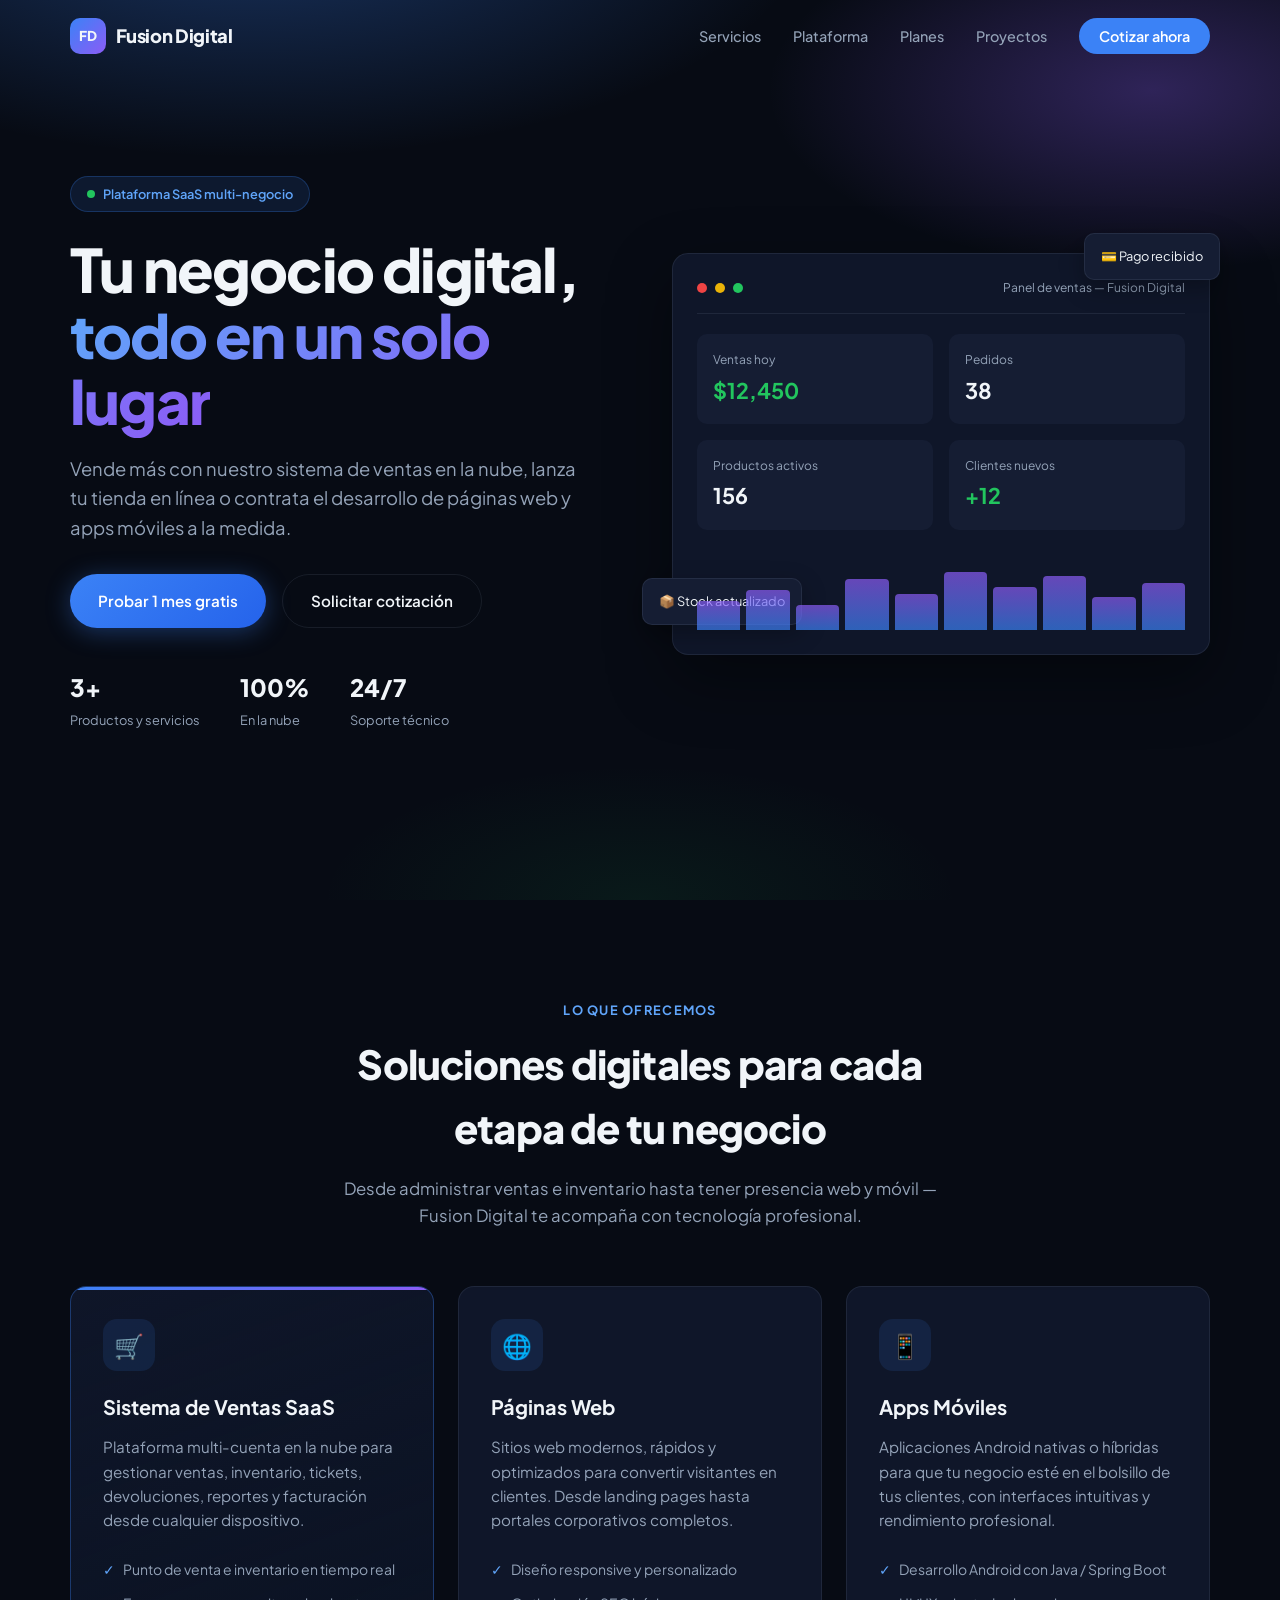
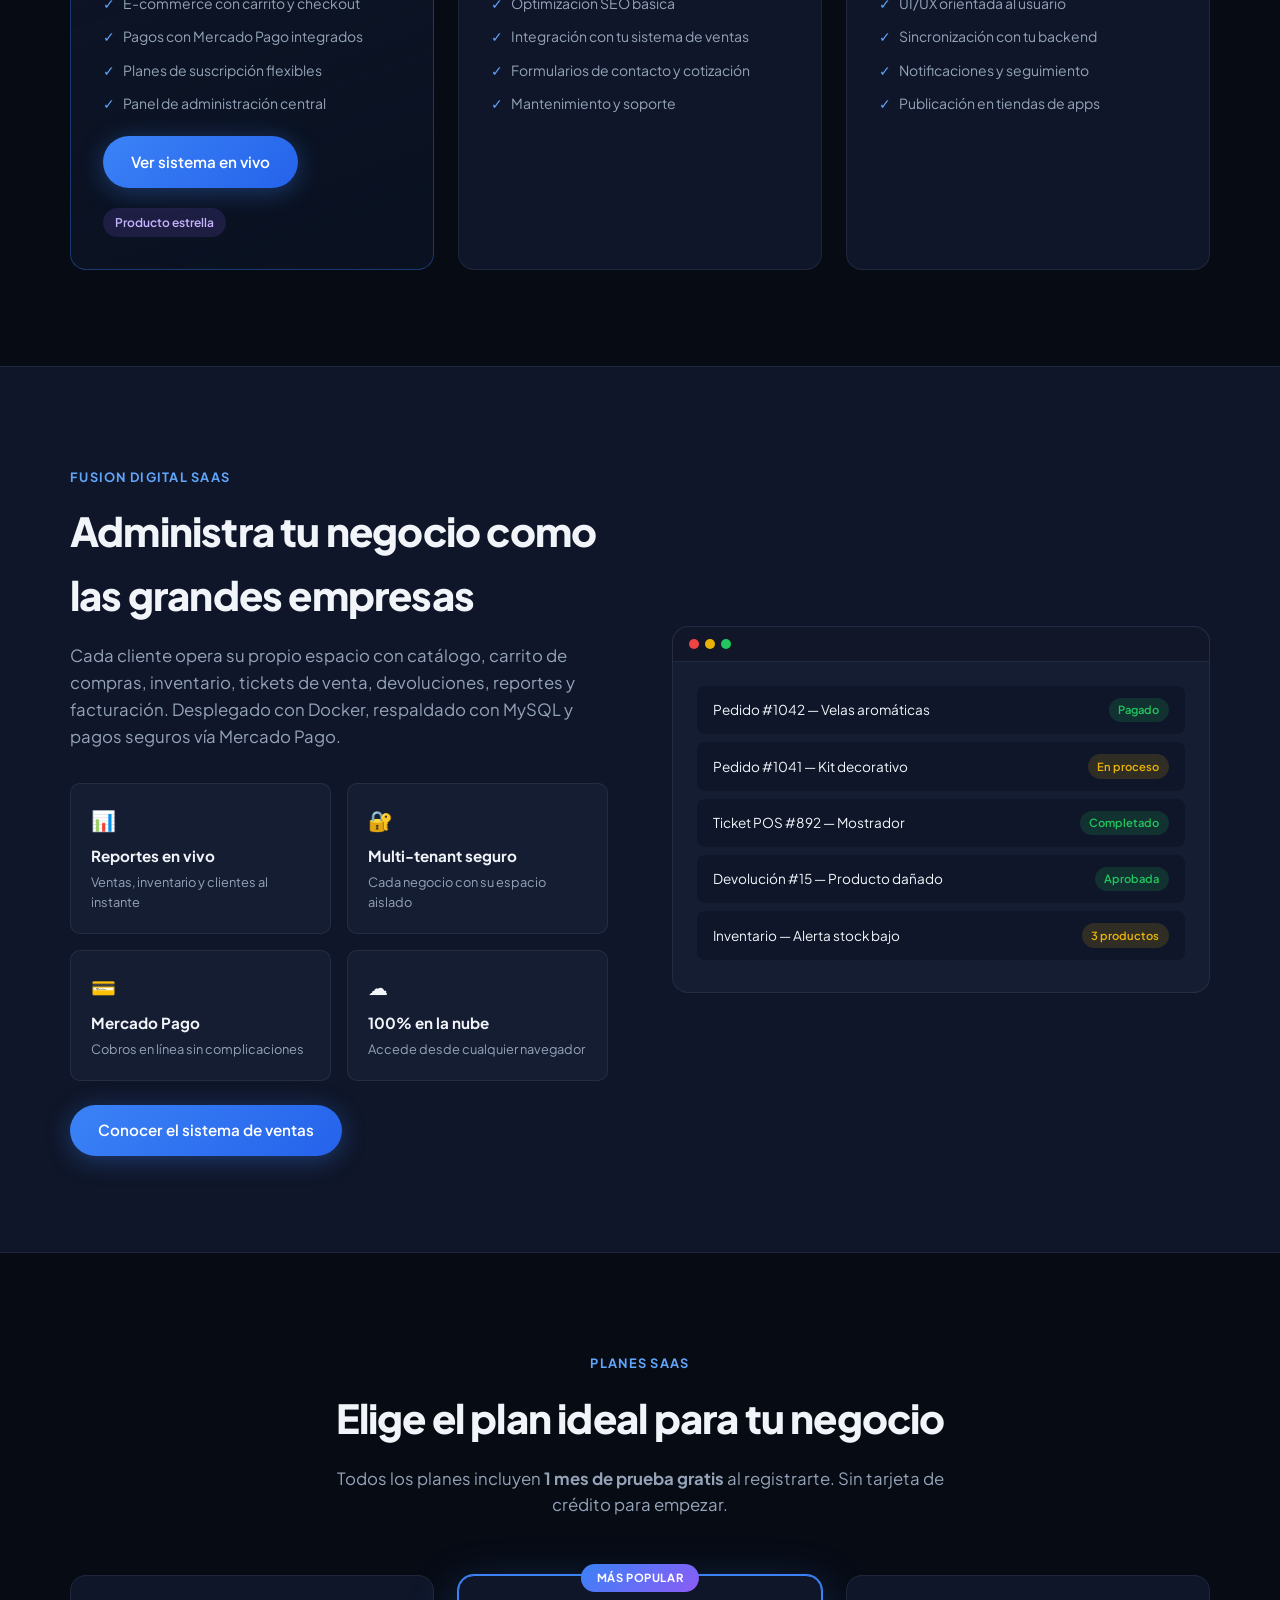
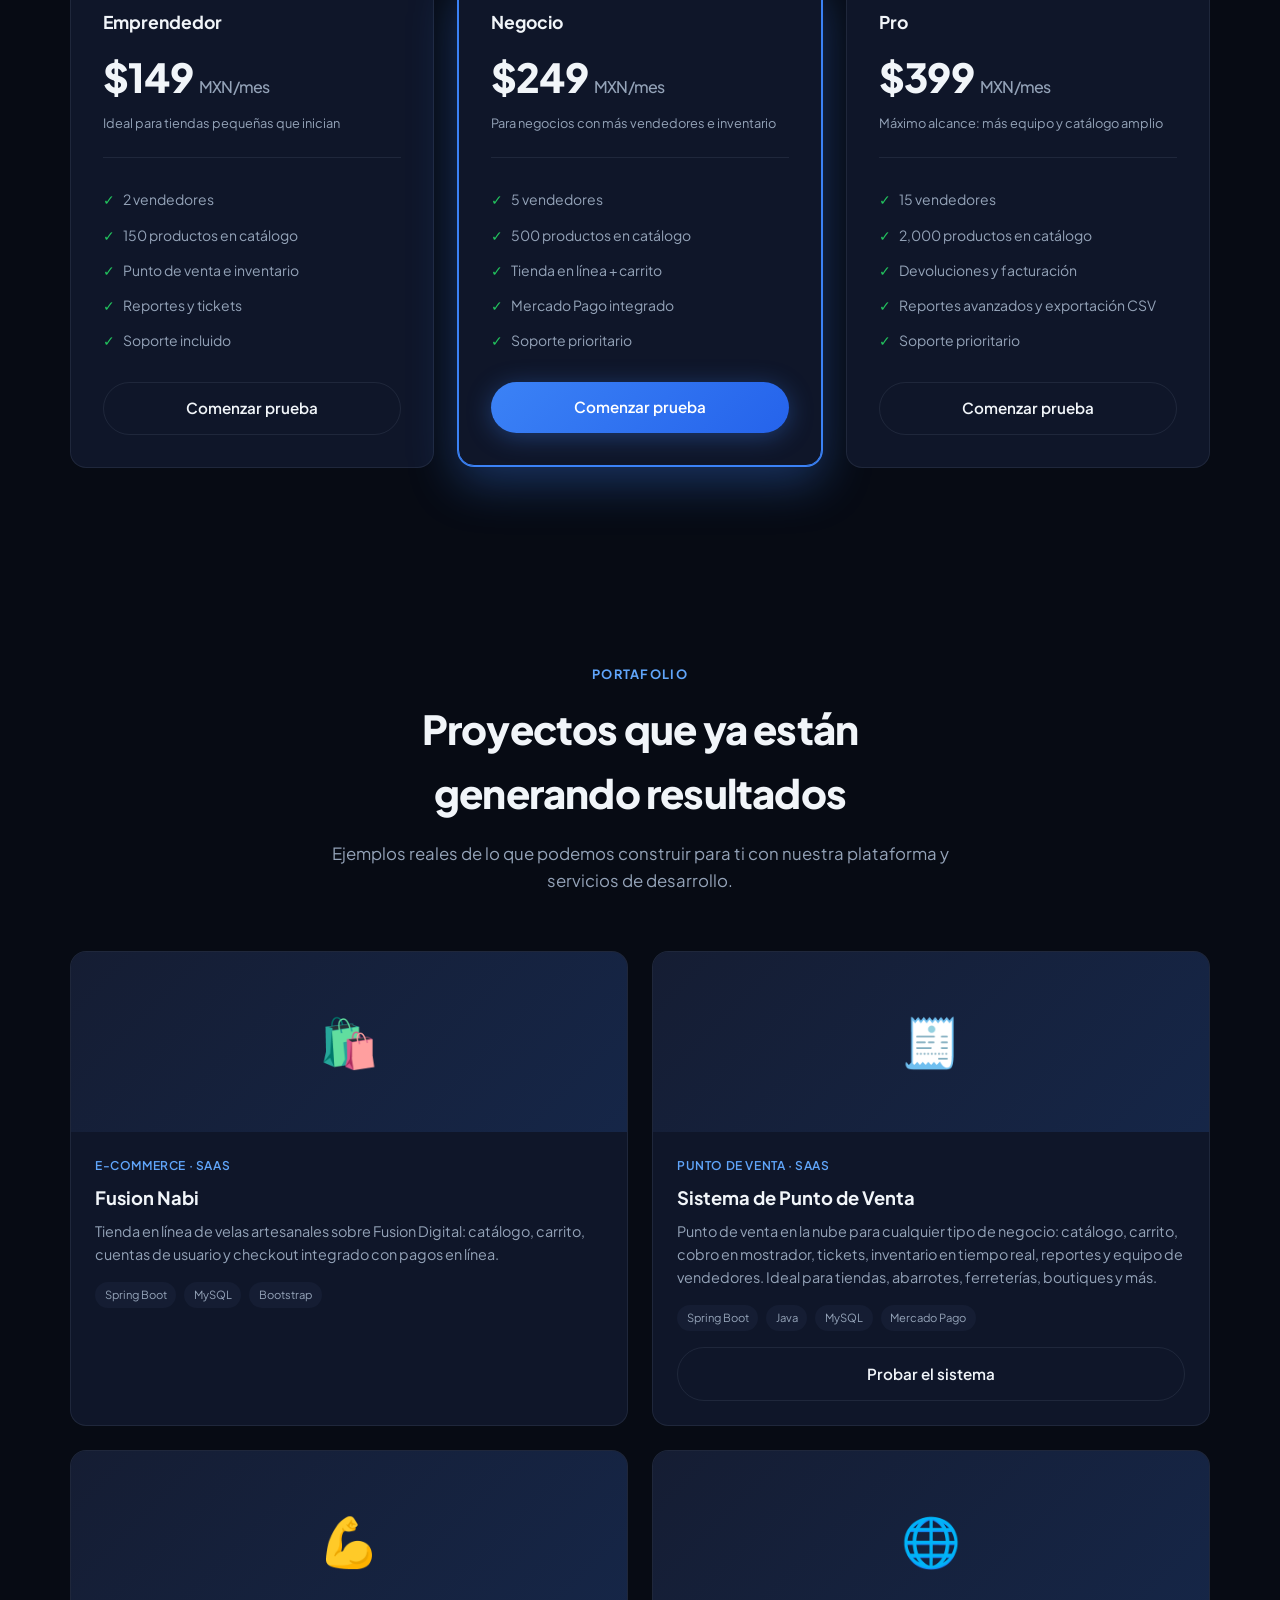
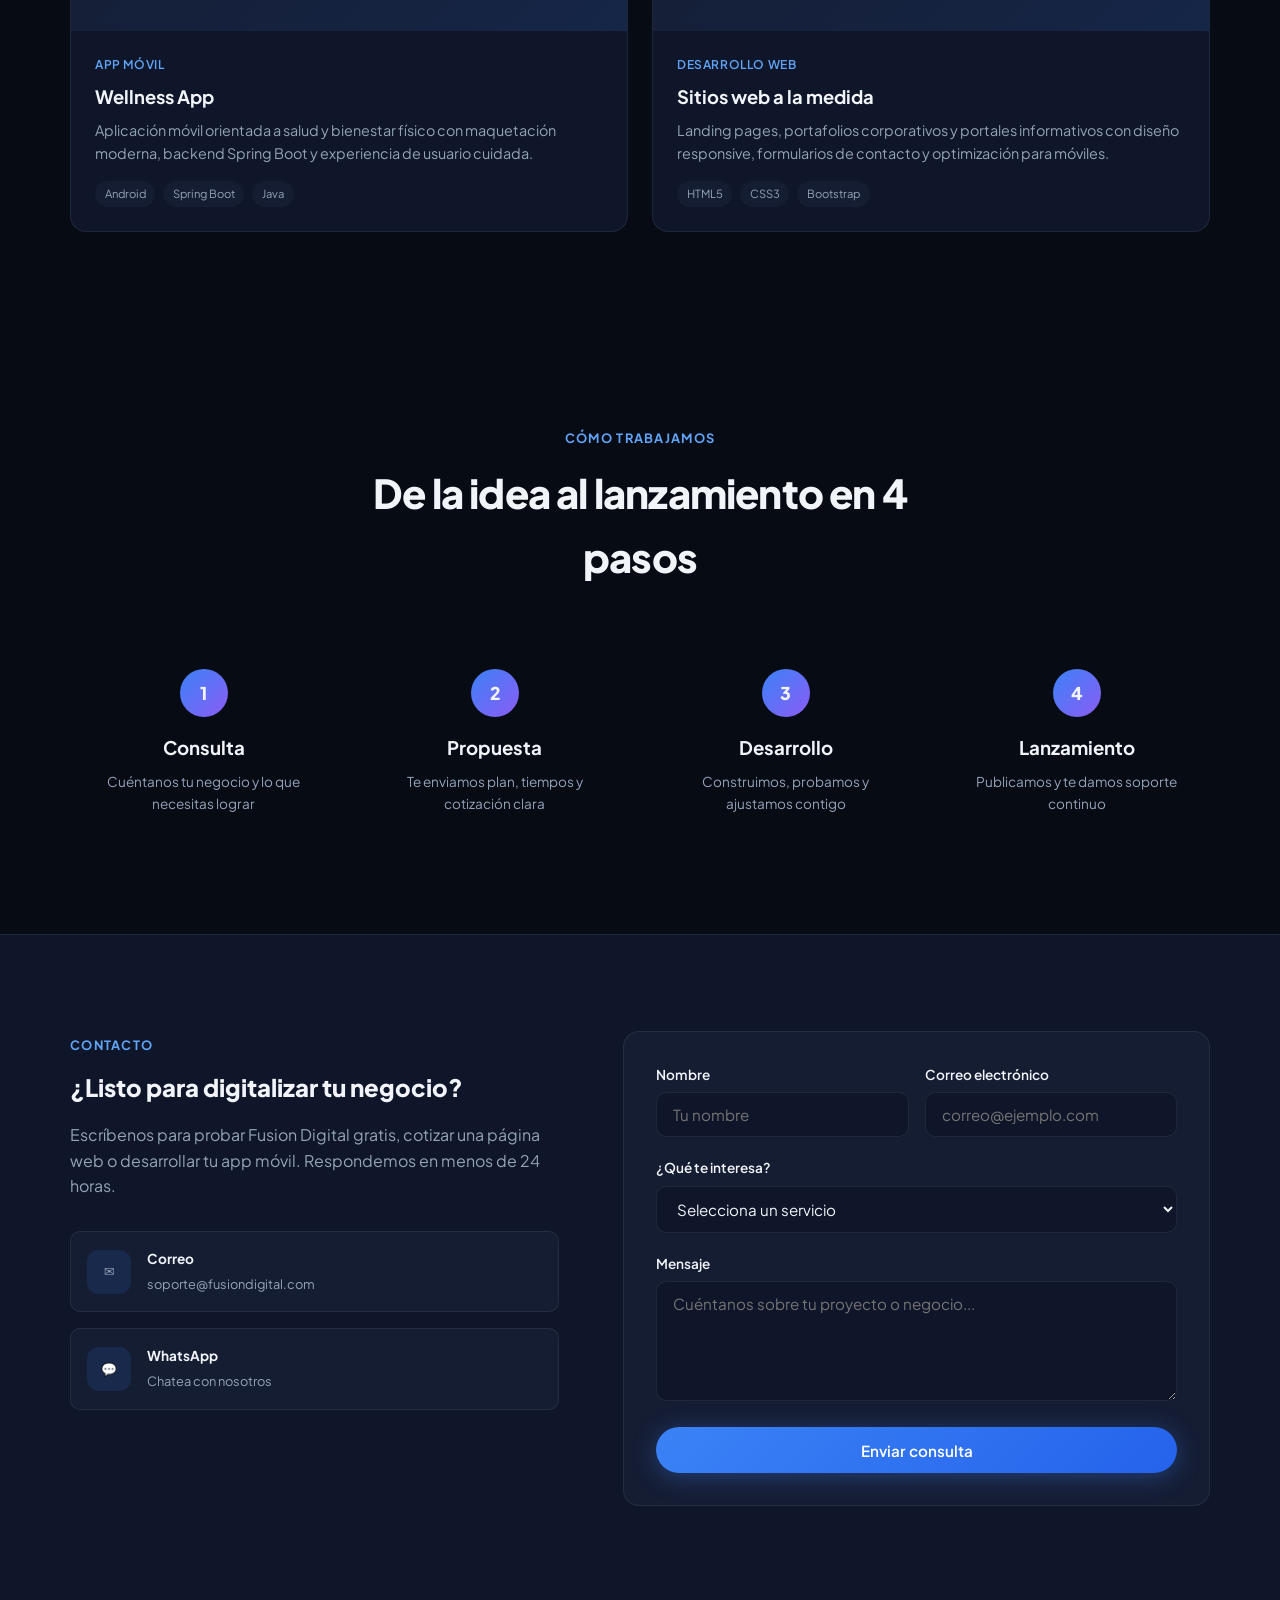
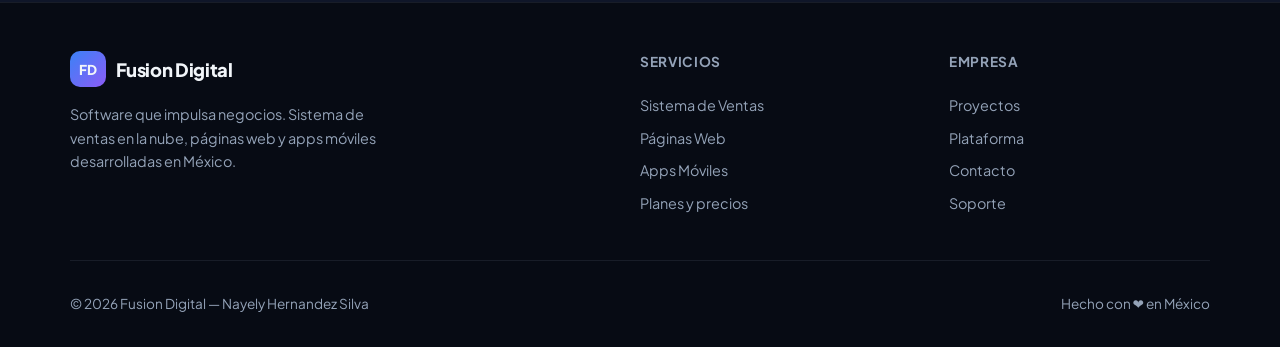
==== commit e6b2afcc: "Actualizar sitio Fusion Digital con planes reales y enlace al sistema en vivo. Incluye precios aline" ====
--- a/index.html
+++ b/index.html
@@ -49,7 +49,7 @@
           o contrata el desarrollo de páginas web y apps móviles a la medida.
         </p>
         <div class="hero__actions">
-          <a href="#planes" class="btn btn--primary">Probar 30 días gratis</a>
+          <a href="https://sistemadeventas-production-5dca.up.railway.app/registro" class="btn btn--primary" target="_blank" rel="noopener">Probar 1 mes gratis</a>
           <a href="#contacto" class="btn btn--outline">Solicitar cotización</a>
         </div>
         <div class="hero__stats">
@@ -139,6 +139,7 @@
             <li>Planes de suscripción flexibles</li>
             <li>Panel de administración central</li>
           </ul>
+          <a href="https://sistemadeventas-production-5dca.up.railway.app/" class="btn btn--primary" style="margin-top: 1rem;" target="_blank" rel="noopener">Ver sistema en vivo</a>
           <span class="service-card__tag">Producto estrella</span>
         </article>
 
@@ -209,6 +210,7 @@
             <div class="feature-item__desc">Accede desde cualquier navegador</div>
           </div>
         </div>
+        <a href="https://sistemadeventas-production-5dca.up.railway.app/" class="btn btn--primary" style="margin-top: 1.5rem;" target="_blank" rel="noopener">Conocer el sistema de ventas</a>
       </div>
 
       <div class="platform__mockup reveal">
@@ -257,47 +259,45 @@
       <div class="pricing__grid">
         <article class="pricing-card reveal">
           <h3 class="pricing-card__name">Emprendedor</h3>
-          <div class="pricing-card__price">$299 <span>MXN/mes</span></div>
-          <p class="pricing-card__note">Ideal para quienes están empezando</p>
+          <div class="pricing-card__price">$149 <span>MXN/mes</span></div>
+          <p class="pricing-card__note">Ideal para tiendas pequeñas que inician</p>
           <ul class="pricing-card__features">
-            <li>Hasta 100 productos</li>
-            <li>Punto de venta básico</li>
-            <li>Inventario y reportes</li>
-            <li>1 usuario administrador</li>
-            <li>Soporte por correo</li>
+            <li>2 vendedores</li>
+            <li>150 productos en catálogo</li>
+            <li>Punto de venta e inventario</li>
+            <li>Reportes y tickets</li>
+            <li>Soporte incluido</li>
           </ul>
-          <a href="#contacto" class="btn btn--outline">Comenzar prueba</a>
+          <a href="https://sistemadeventas-production-5dca.up.railway.app/registro" class="btn btn--outline" target="_blank" rel="noopener">Comenzar prueba</a>
         </article>
 
         <article class="pricing-card pricing-card--popular reveal">
           <span class="pricing-card__badge">Más popular</span>
           <h3 class="pricing-card__name">Negocio</h3>
-          <div class="pricing-card__price">$599 <span>MXN/mes</span></div>
-          <p class="pricing-card__note">Para comercios en crecimiento</p>
+          <div class="pricing-card__price">$249 <span>MXN/mes</span></div>
+          <p class="pricing-card__note">Para negocios con más vendedores e inventario</p>
           <ul class="pricing-card__features">
-            <li>Productos ilimitados</li>
+            <li>5 vendedores</li>
+            <li>500 productos en catálogo</li>
             <li>Tienda en línea + carrito</li>
             <li>Mercado Pago integrado</li>
-            <li>Hasta 5 usuarios</li>
-            <li>Reportes avanzados</li>
             <li>Soporte prioritario</li>
           </ul>
-          <a href="#contacto" class="btn btn--primary">Comenzar prueba</a>
+          <a href="https://sistemadeventas-production-5dca.up.railway.app/registro" class="btn btn--primary" target="_blank" rel="noopener">Comenzar prueba</a>
         </article>
 
         <article class="pricing-card reveal">
           <h3 class="pricing-card__name">Pro</h3>
-          <div class="pricing-card__price">$999 <span>MXN/mes</span></div>
-          <p class="pricing-card__note">Máximo poder para tu operación</p>
+          <div class="pricing-card__price">$399 <span>MXN/mes</span></div>
+          <p class="pricing-card__note">Máximo alcance: más equipo y catálogo amplio</p>
           <ul class="pricing-card__features">
-            <li>Todo lo de Negocio</li>
-            <li>Usuarios ilimitados</li>
+            <li>15 vendedores</li>
+            <li>2,000 productos en catálogo</li>
             <li>Devoluciones y facturación</li>
-            <li>API y personalización</li>
-            <li>Dominio propio</li>
-            <li>Soporte 24/7</li>
+            <li>Reportes avanzados y exportación CSV</li>
+            <li>Soporte prioritario</li>
           </ul>
-          <a href="#contacto" class="btn btn--outline">Comenzar prueba</a>
+          <a href="https://sistemadeventas-production-5dca.up.railway.app/registro" class="btn btn--outline" target="_blank" rel="noopener">Comenzar prueba</a>
         </article>
       </div>
     </div>
@@ -333,19 +333,22 @@
         </article>
 
         <article class="project-card reveal">
-          <div class="project-card__img">🔧</div>
+          <div class="project-card__img">🧾</div>
           <div class="project-card__body">
-            <div class="project-card__category">Punto de venta</div>
-            <h3 class="project-card__title">Tlapalería y Ferretería Branette</h3>
+            <div class="project-card__category">Punto de venta · SaaS</div>
+            <h3 class="project-card__title">Sistema de Punto de Venta</h3>
             <p class="project-card__desc">
-              Sistema de inventario y punto de venta con Java, Jakarta EE y MySQL.
-              Control de stock, ventas en mostrador y panel de administración.
+              Punto de venta en la nube para cualquier tipo de negocio: catálogo, carrito,
+              cobro en mostrador, tickets, inventario en tiempo real, reportes y equipo de vendedores.
+              Ideal para tiendas, abarrotes, ferreterías, boutiques y más.
             </p>
             <div class="project-card__tags">
+              <span class="project-card__tag">Spring Boot</span>
               <span class="project-card__tag">Java</span>
-              <span class="project-card__tag">Jakarta EE</span>
               <span class="project-card__tag">MySQL</span>
-            </div>
+              <span class="project-card__tag">Mercado Pago</span>
+            </div>
+            <a href="https://sistemadeventas-production-5dca.up.railway.app/" class="btn btn--outline" style="margin-top: 1rem; width: 100%;" target="_blank" rel="noopener">Probar el sistema</a>
           </div>
         </article>
 
@@ -490,7 +493,7 @@
         </div>
         <div class="footer__col">
           <h4>Servicios</h4>
-          <a href="#servicios">Sistema de Ventas</a>
+          <a href="https://sistemadeventas-production-5dca.up.railway.app/" target="_blank" rel="noopener">Sistema de Ventas</a>
           <a href="#servicios">Páginas Web</a>
           <a href="#servicios">Apps Móviles</a>
           <a href="#planes">Planes y precios</a>
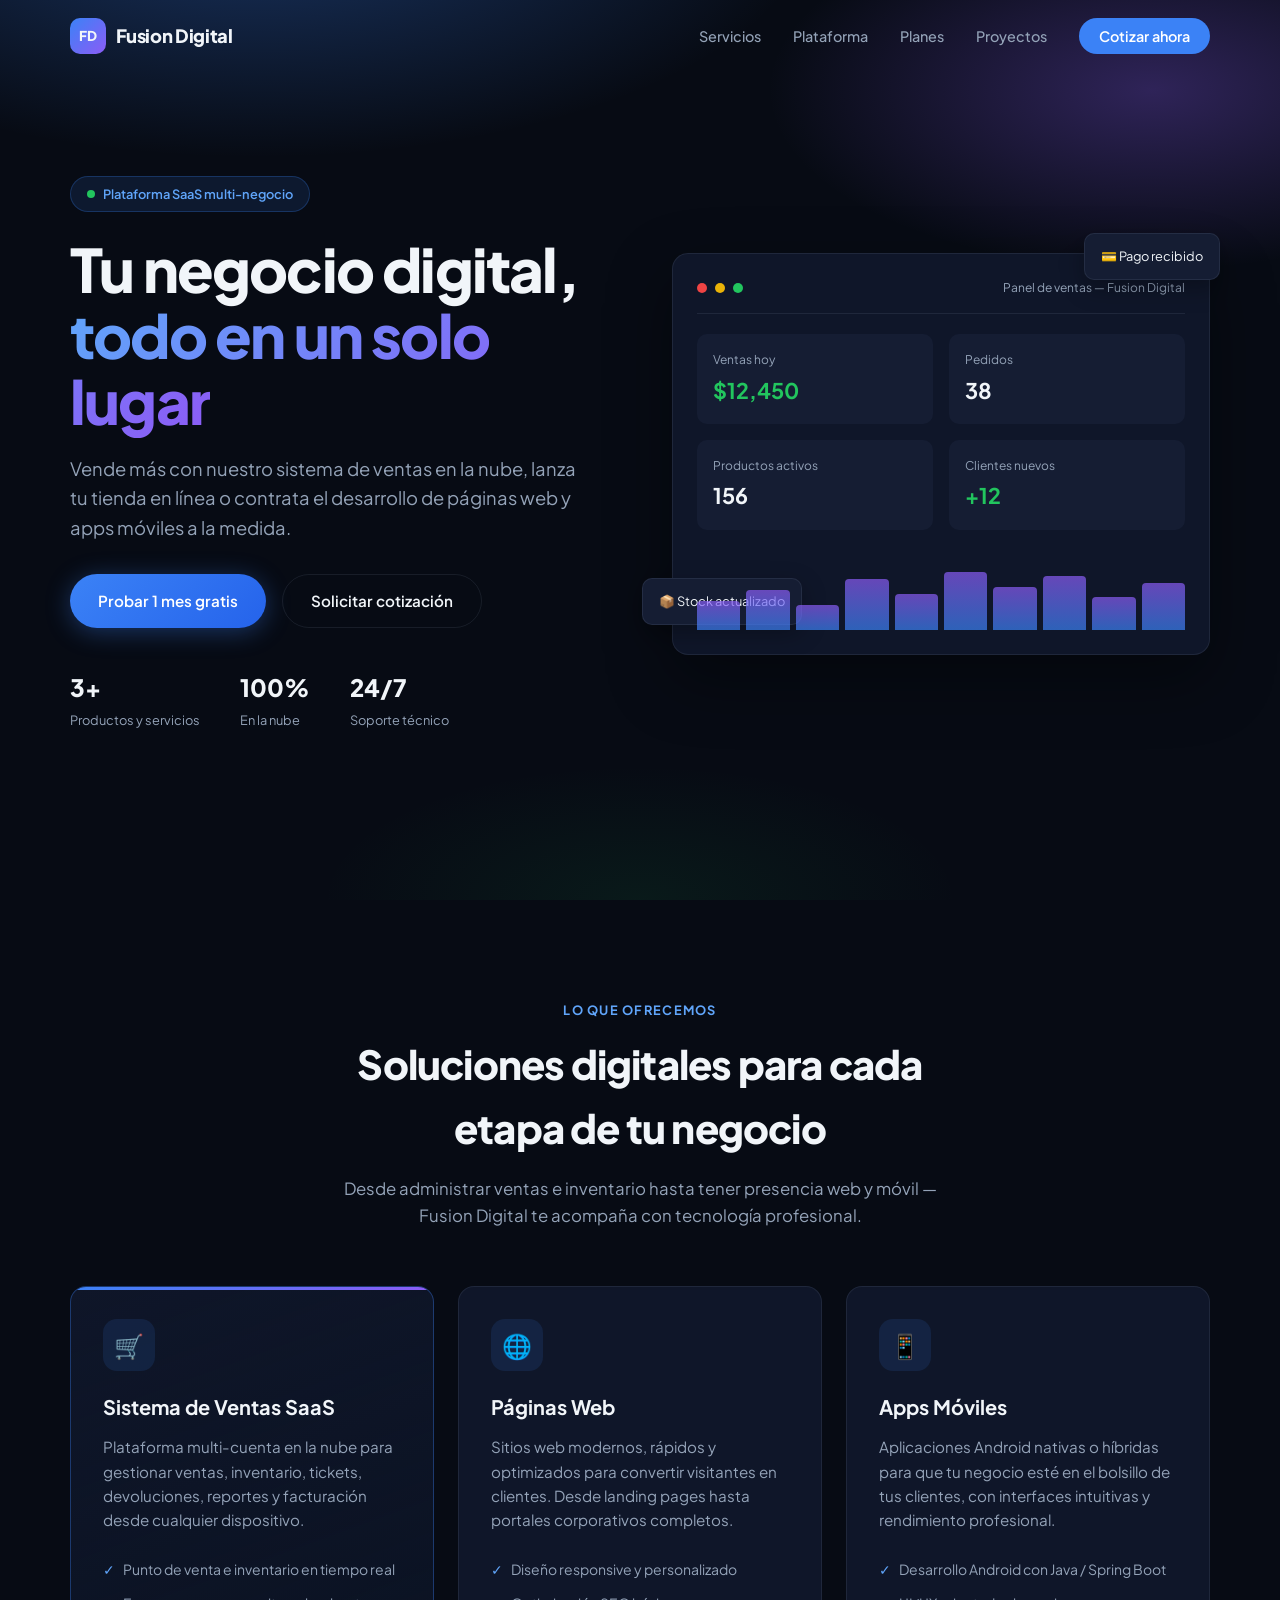
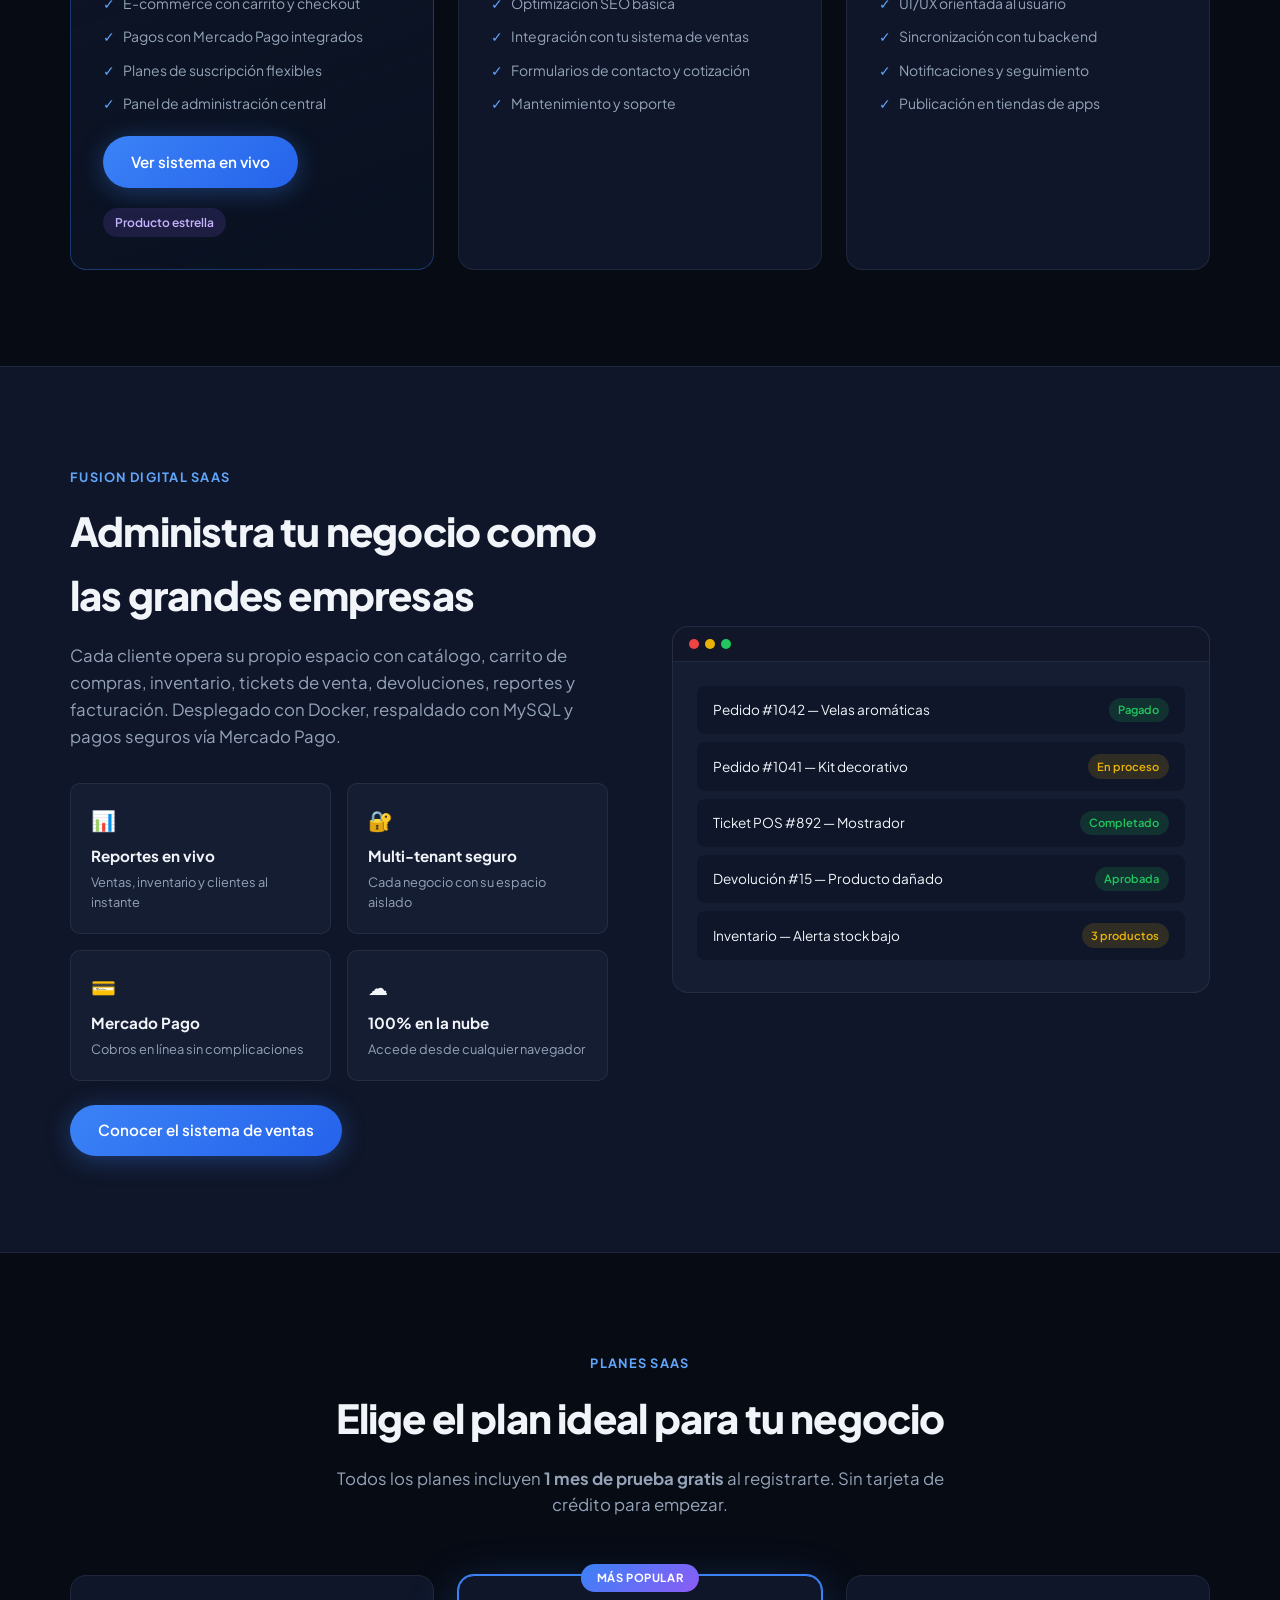
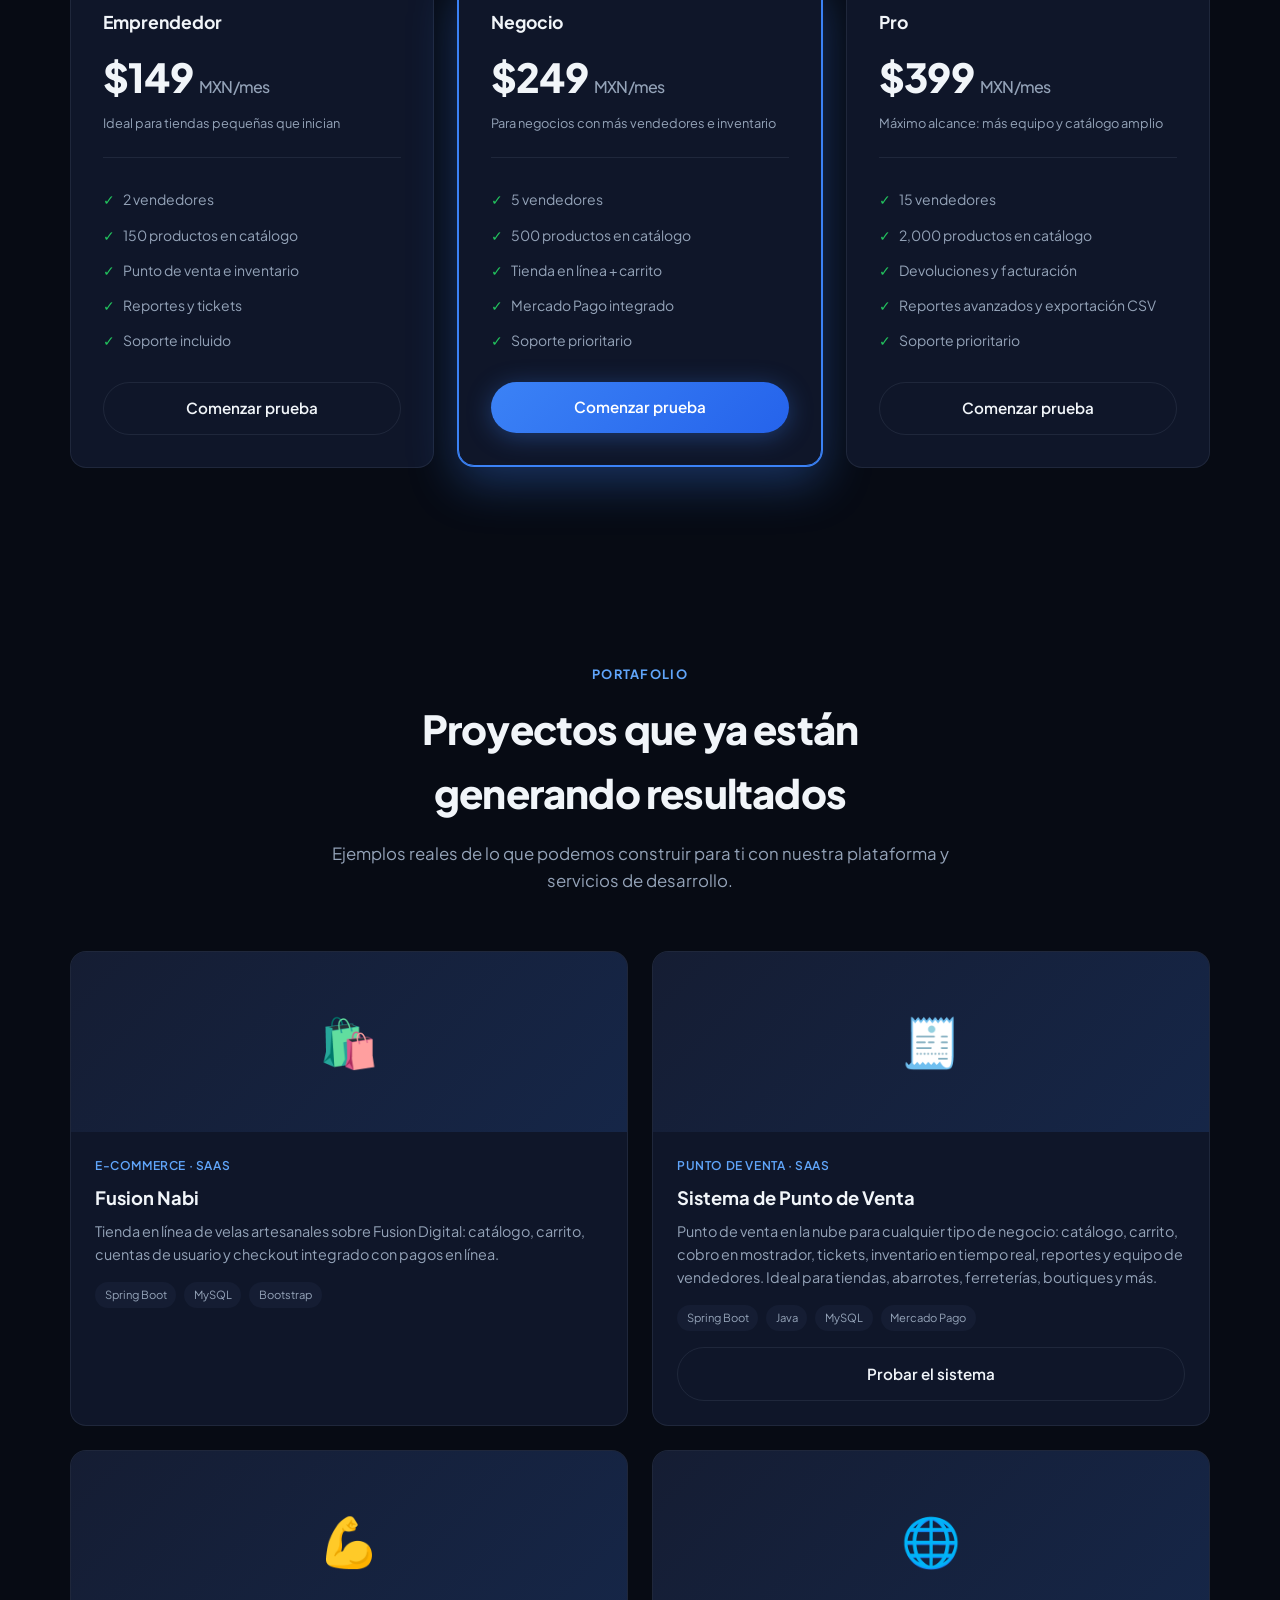
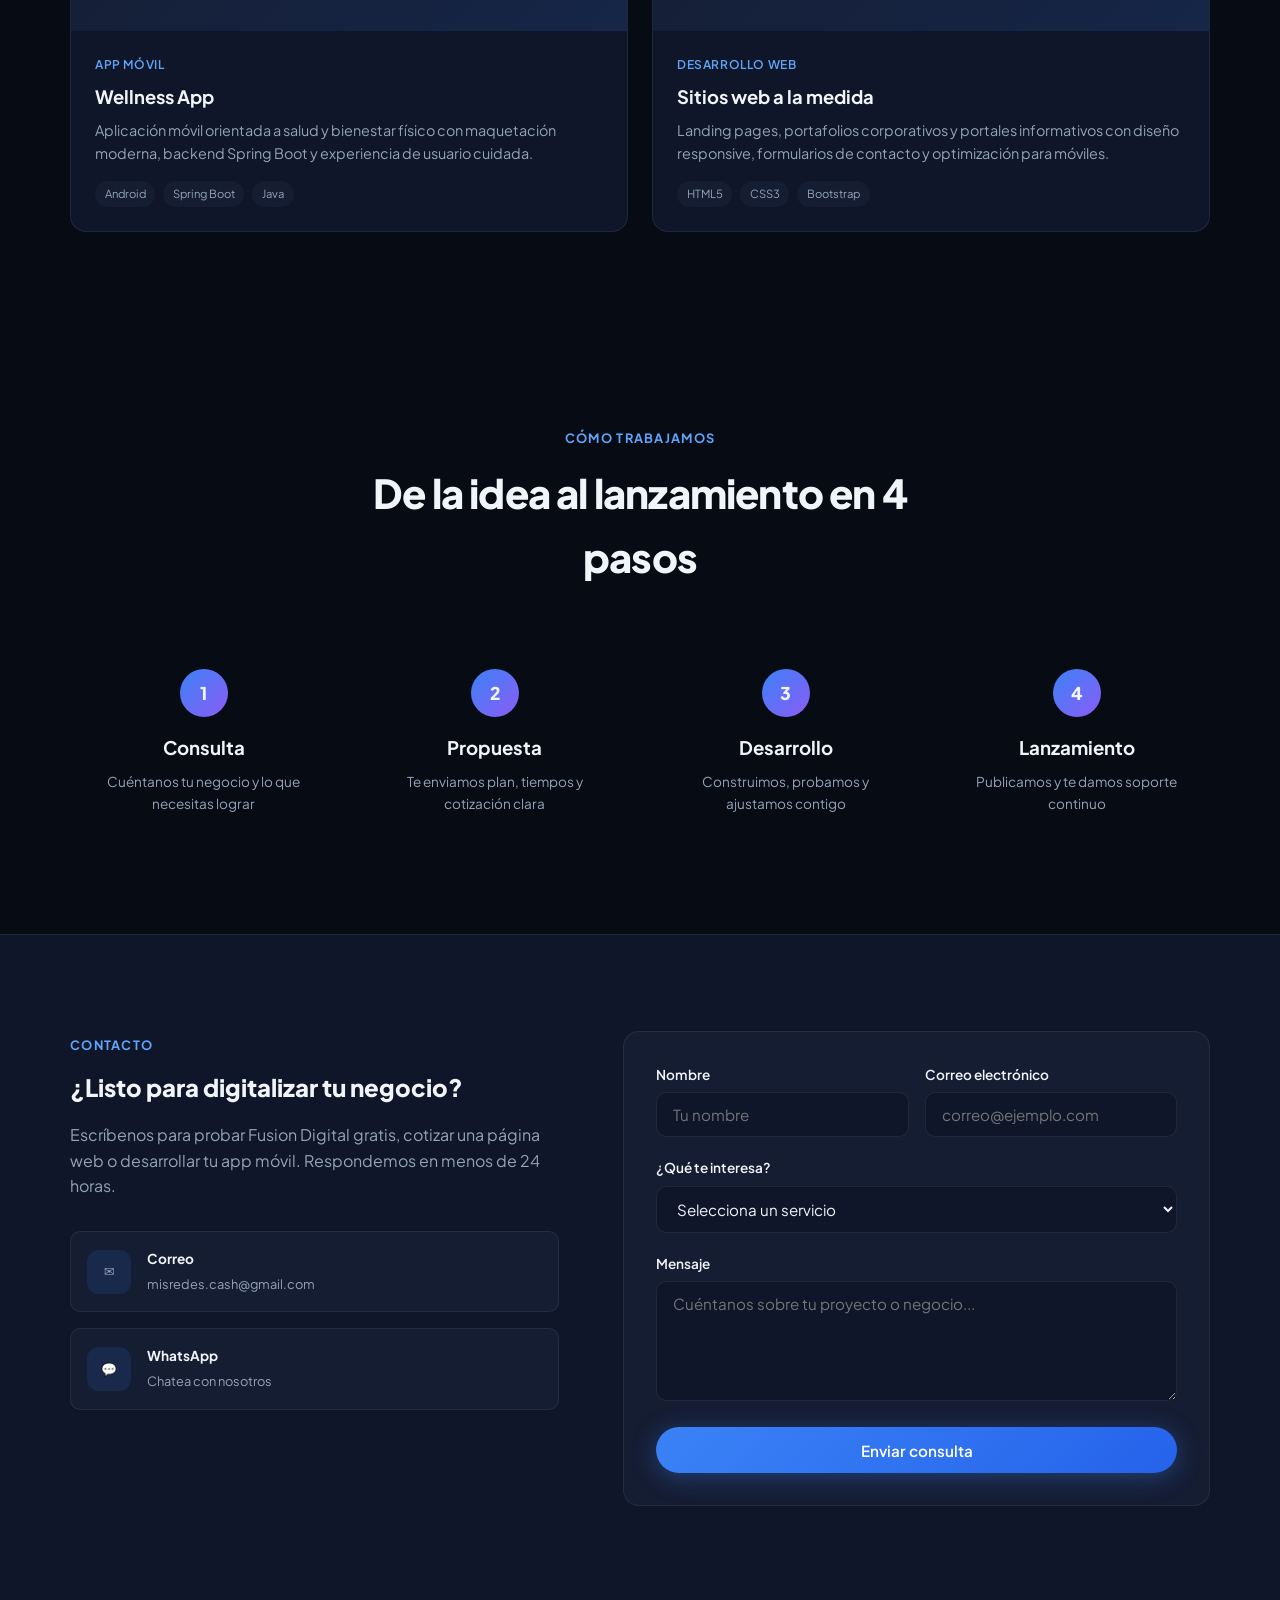
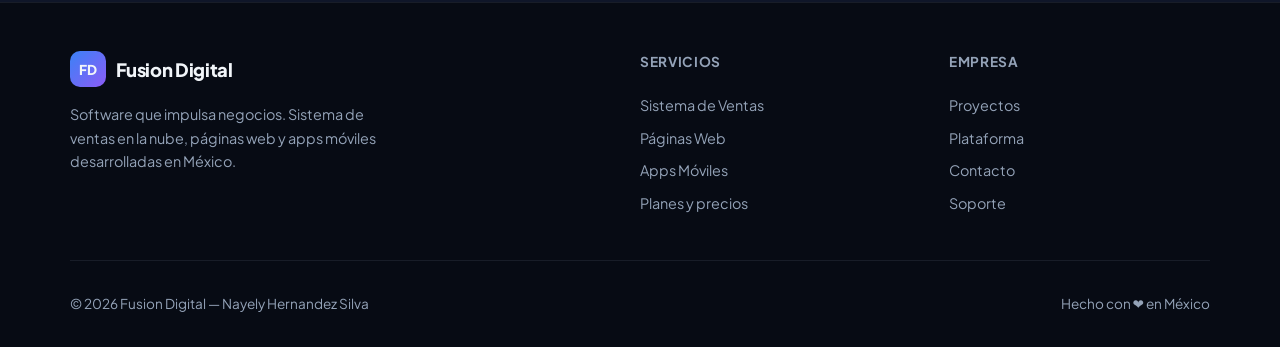
==== commit e102fe5b: "Usar misredes.cash@gmail.com como correo de contacto. Co-authored-by: Cursor <cursoragent@cursor.com" ====
--- a/index.html
+++ b/index.html
@@ -430,11 +430,11 @@
           o desarrollar tu app móvil. Respondemos en menos de 24 horas.
         </p>
         <div class="contact__channels">
-          <a href="mailto:soporte@fusiondigital.com" class="contact__channel">
+          <a href="mailto:misredes.cash@gmail.com" class="contact__channel">
             <span class="contact__channel-icon">✉️</span>
             <div>
               <strong>Correo</strong>
-              <span>soporte@fusiondigital.com</span>
+              <span>misredes.cash@gmail.com</span>
             </div>
           </a>
           <a href="https://wa.me/527771234567" class="contact__channel" target="_blank" rel="noopener">
@@ -503,7 +503,7 @@
           <a href="#proyectos">Proyectos</a>
           <a href="#plataforma">Plataforma</a>
           <a href="#contacto">Contacto</a>
-          <a href="mailto:soporte@fusiondigital.com">Soporte</a>
+          <a href="mailto:misredes.cash@gmail.com">Soporte</a>
         </div>
       </div>
       <div class="footer__bottom">
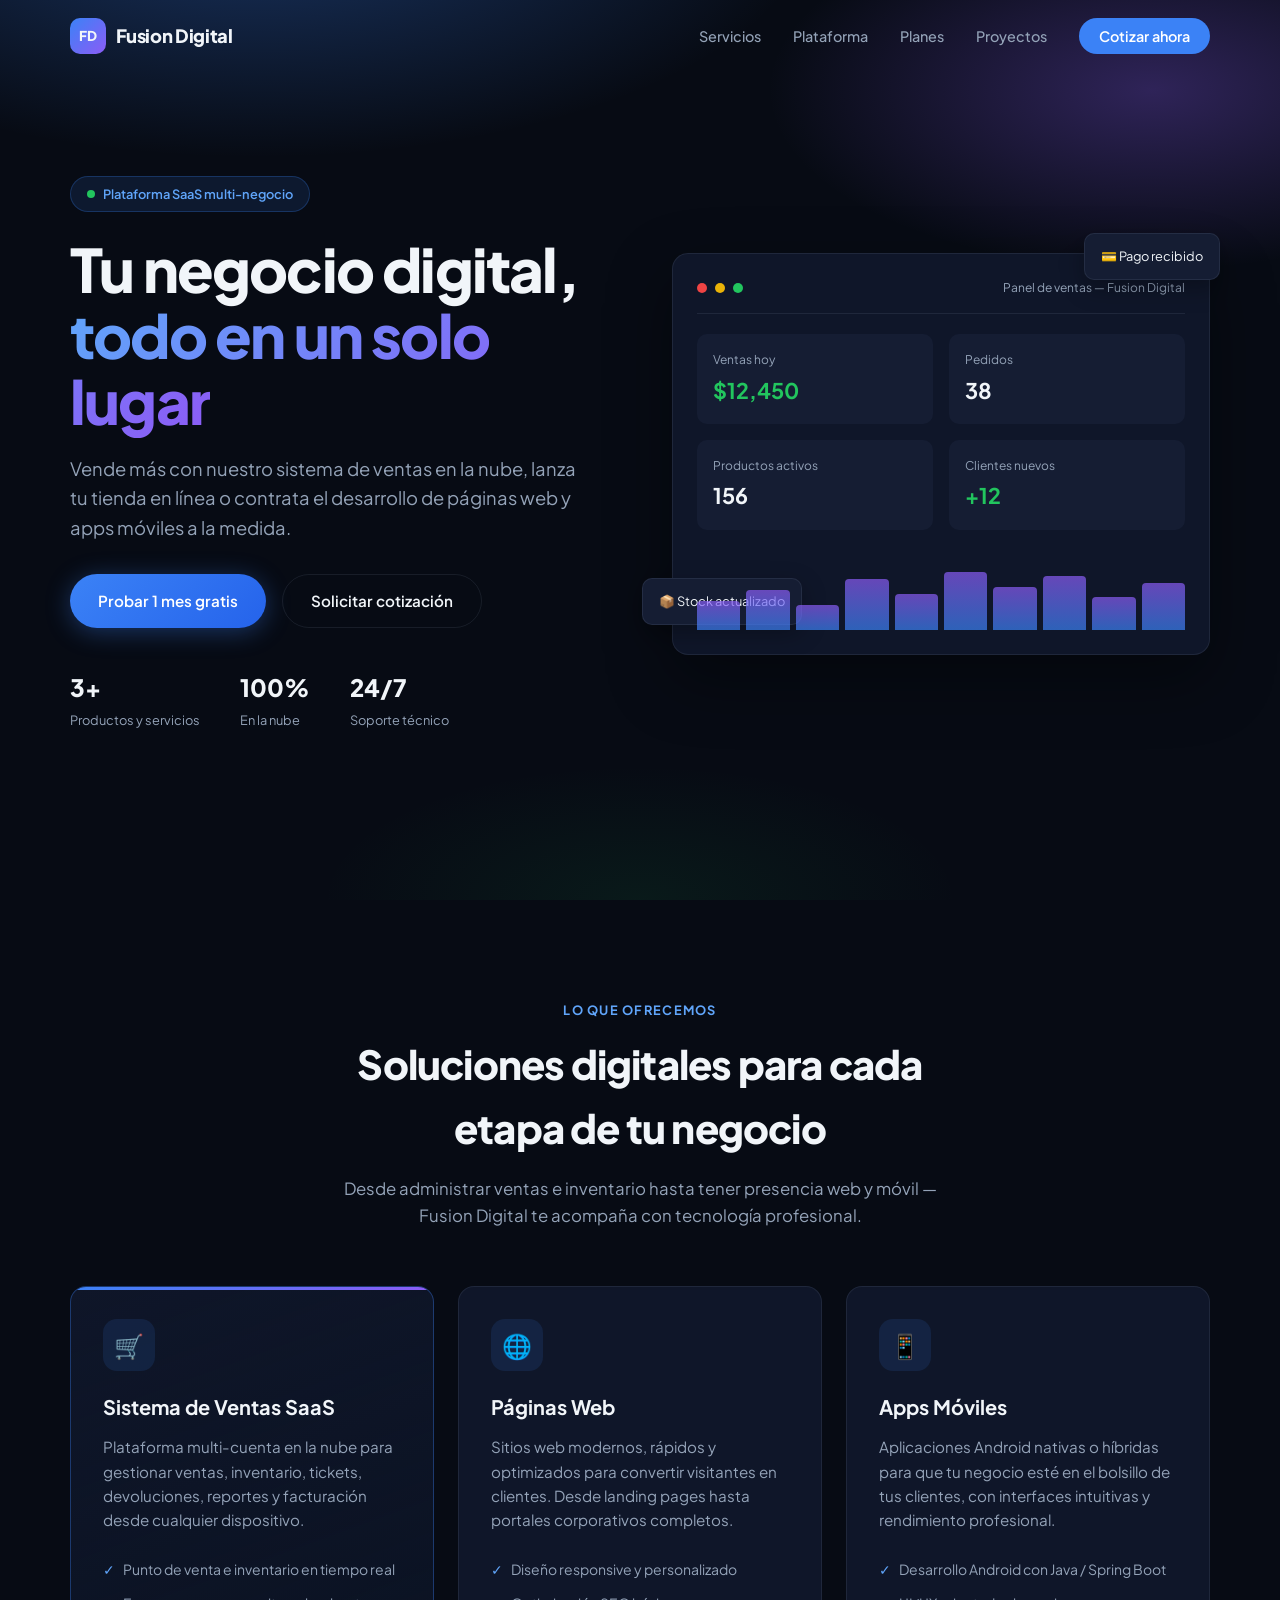
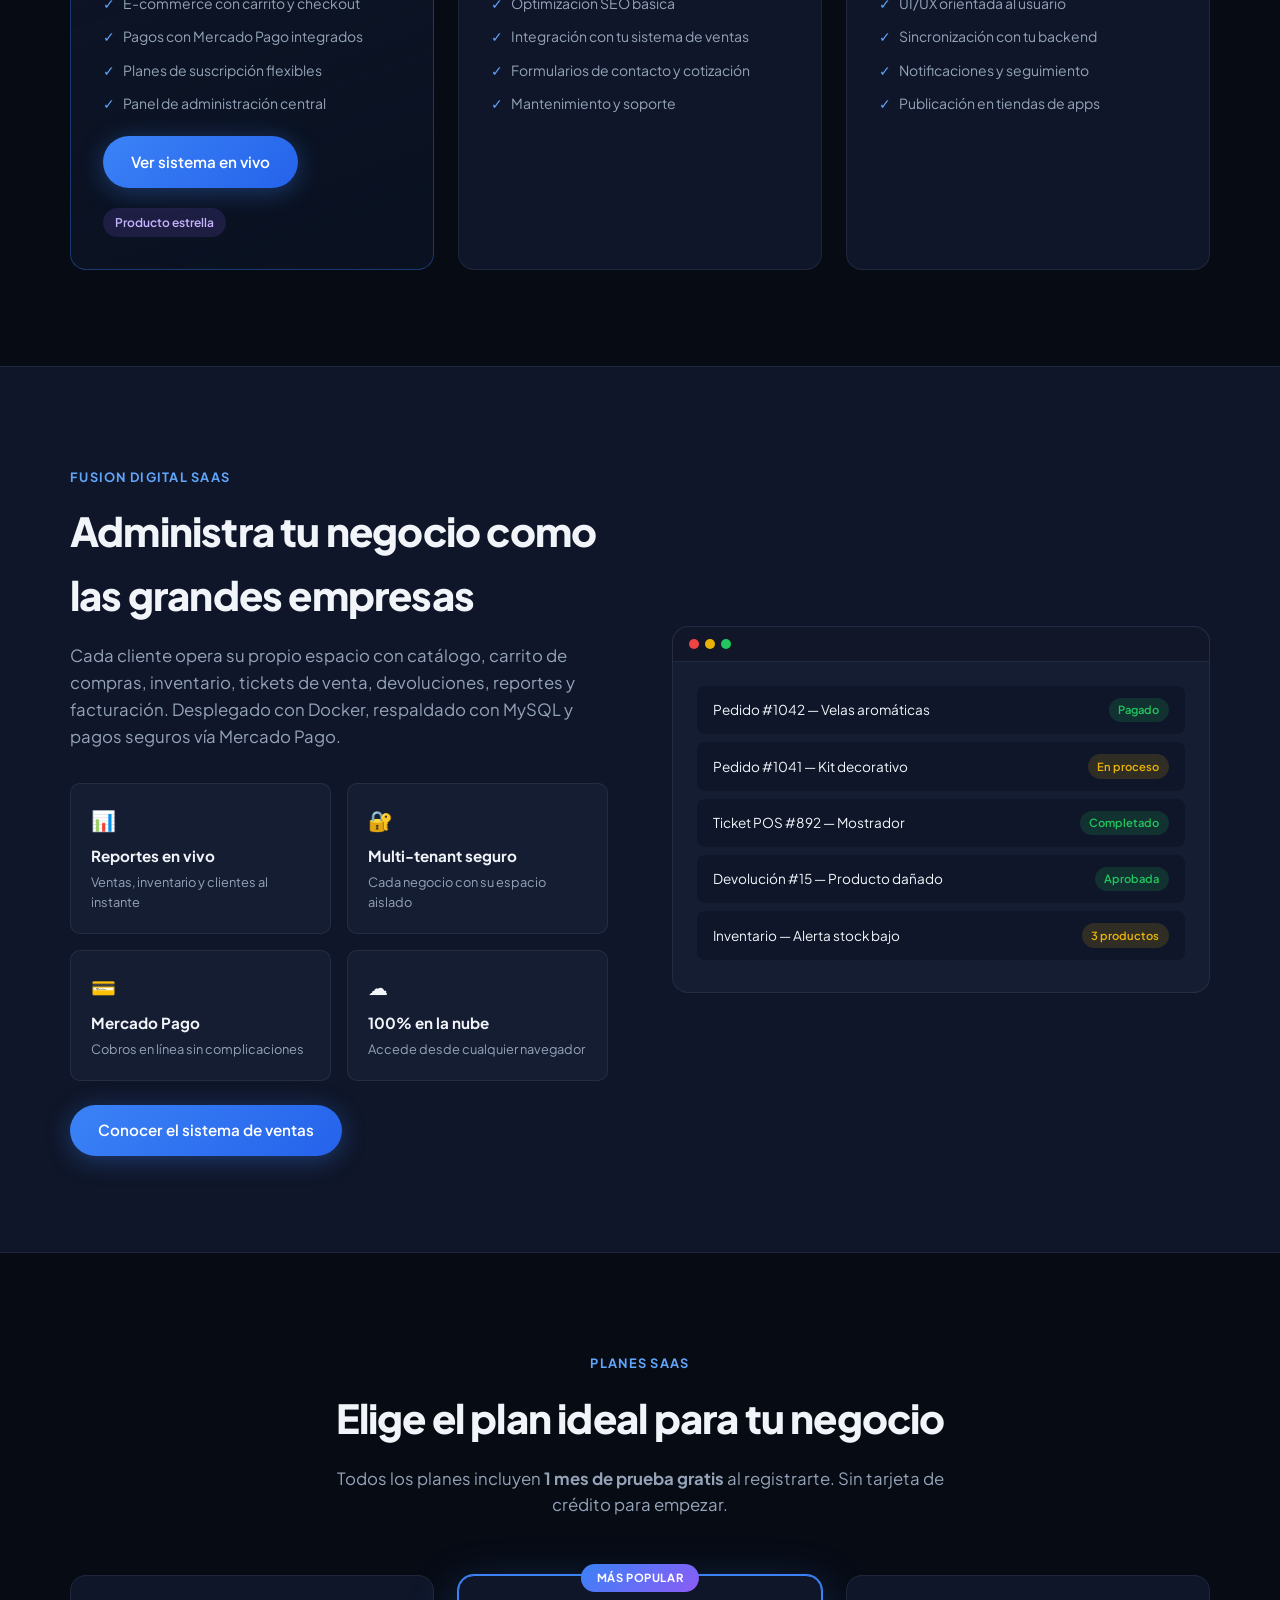
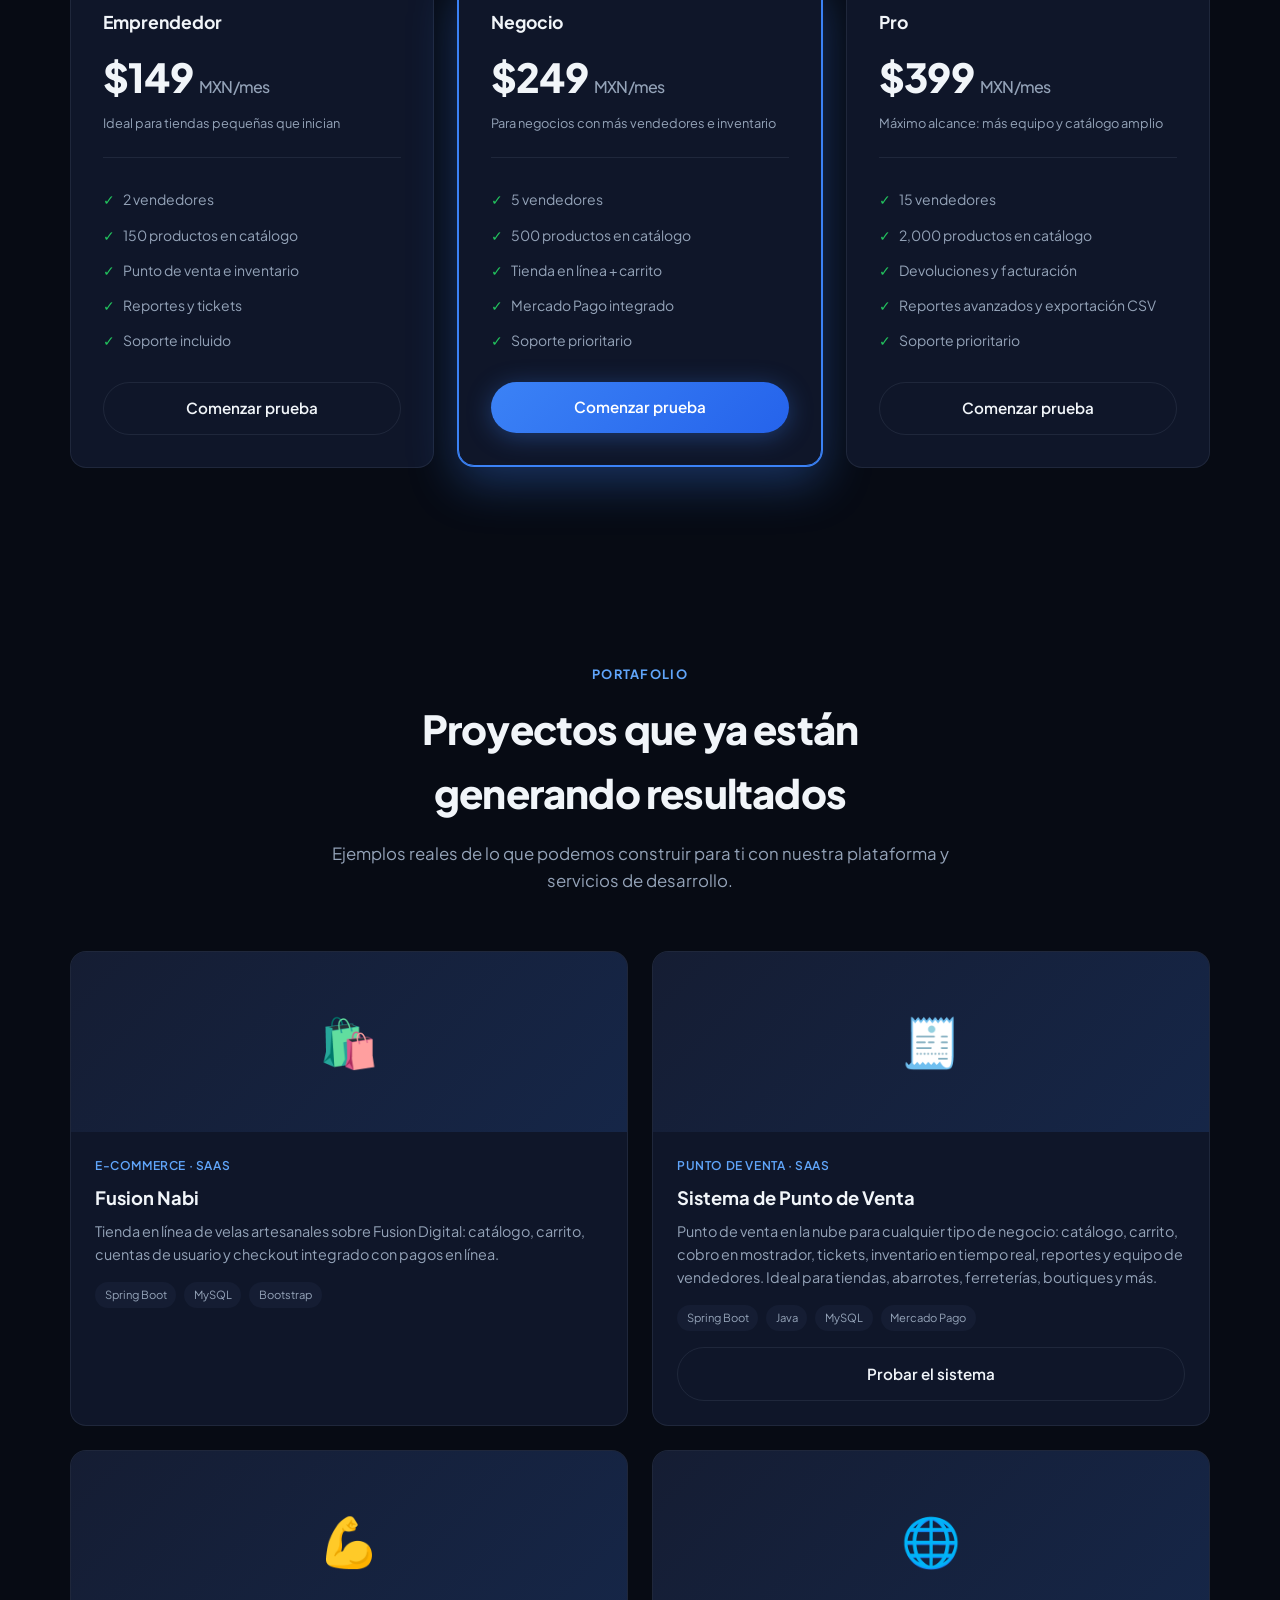
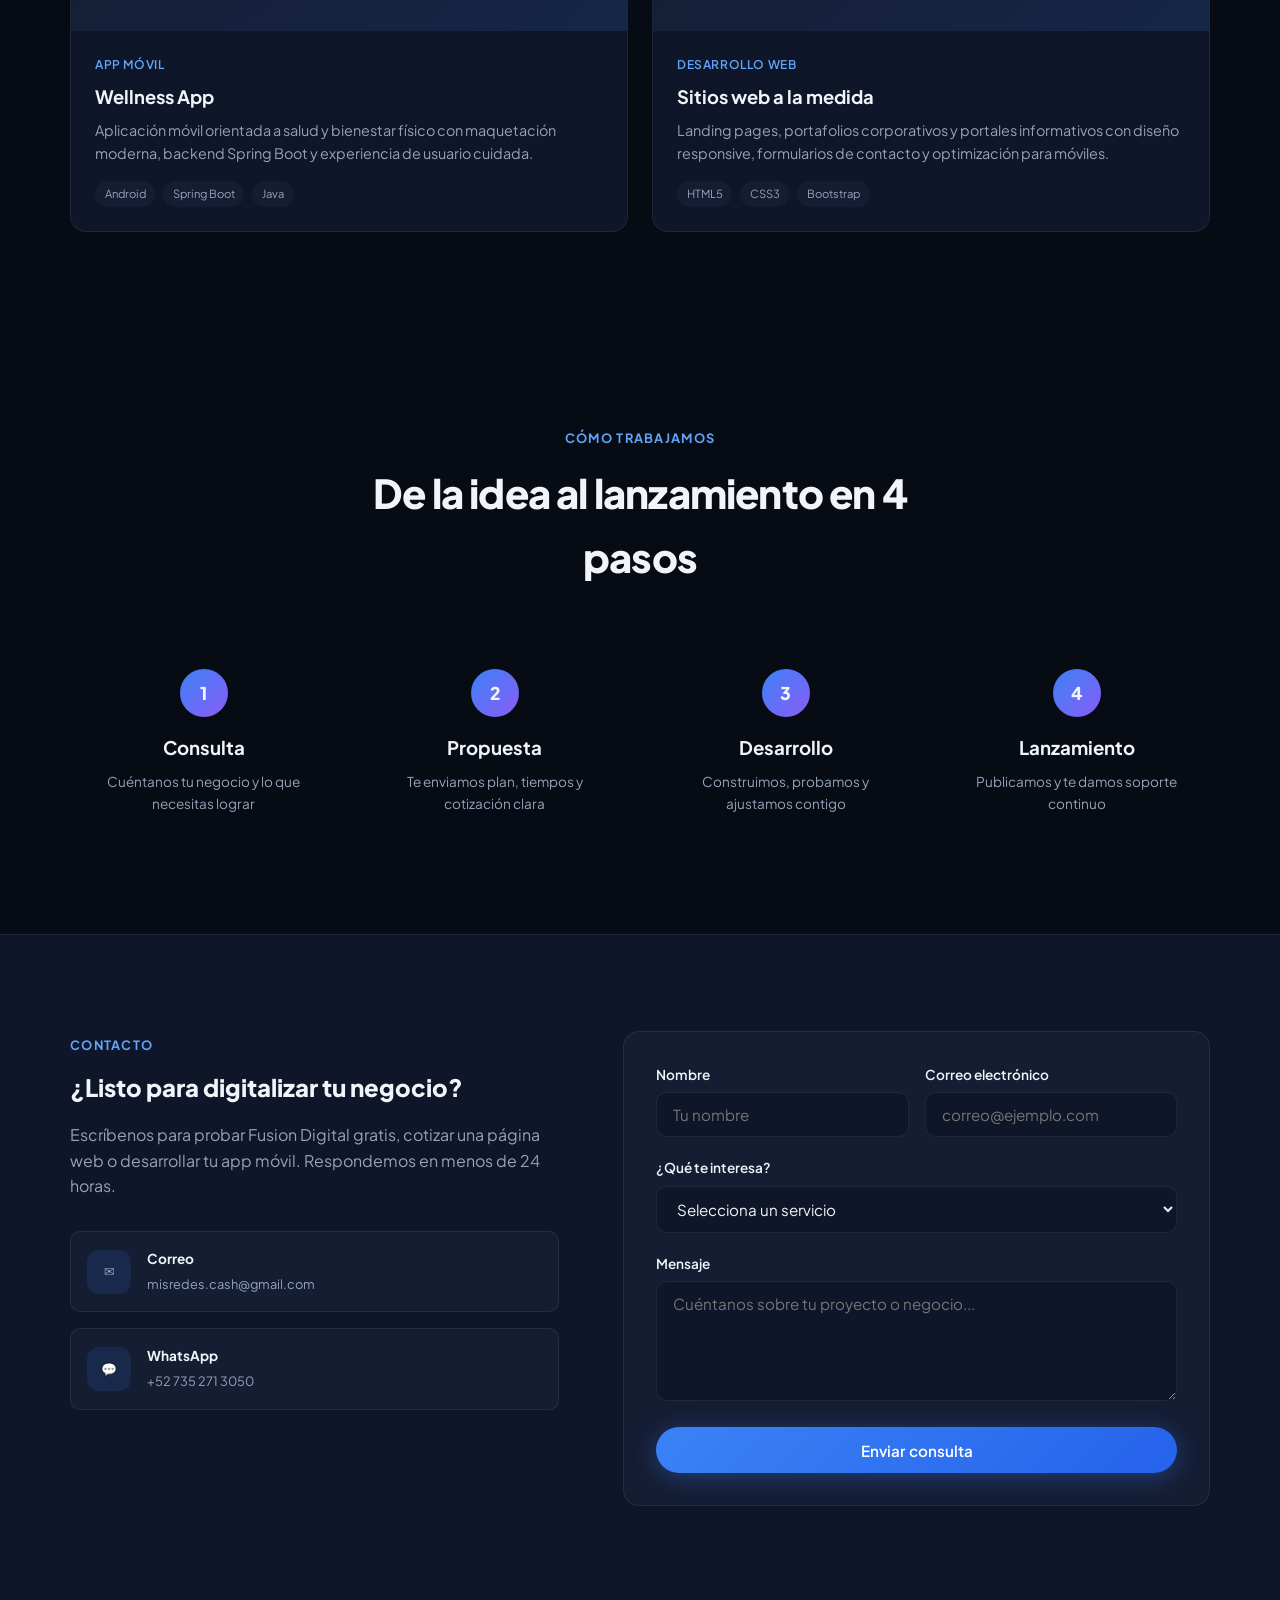
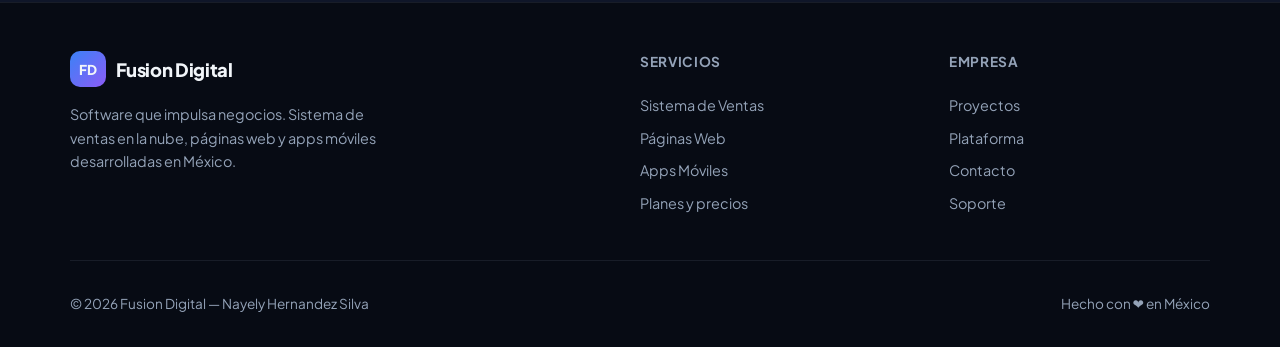
==== commit 50053a66: "Corregir enlace de WhatsApp al número real de contacto. Co-authored-by: Cursor <cursoragent@cursor.c" ====
--- a/index.html
+++ b/index.html
@@ -437,11 +437,11 @@
               <span>misredes.cash@gmail.com</span>
             </div>
           </a>
-          <a href="https://wa.me/527771234567" class="contact__channel" target="_blank" rel="noopener">
+          <a href="https://wa.me/527352713050?text=Hola%2C%20me%20interesa%20Fusion%20Digital.%20Quiero%20m%C3%A1s%20informaci%C3%B3n." class="contact__channel" target="_blank" rel="noopener">
             <span class="contact__channel-icon">💬</span>
             <div>
               <strong>WhatsApp</strong>
-              <span>Chatea con nosotros</span>
+              <span>+52 735 271 3050</span>
             </div>
           </a>
         </div>
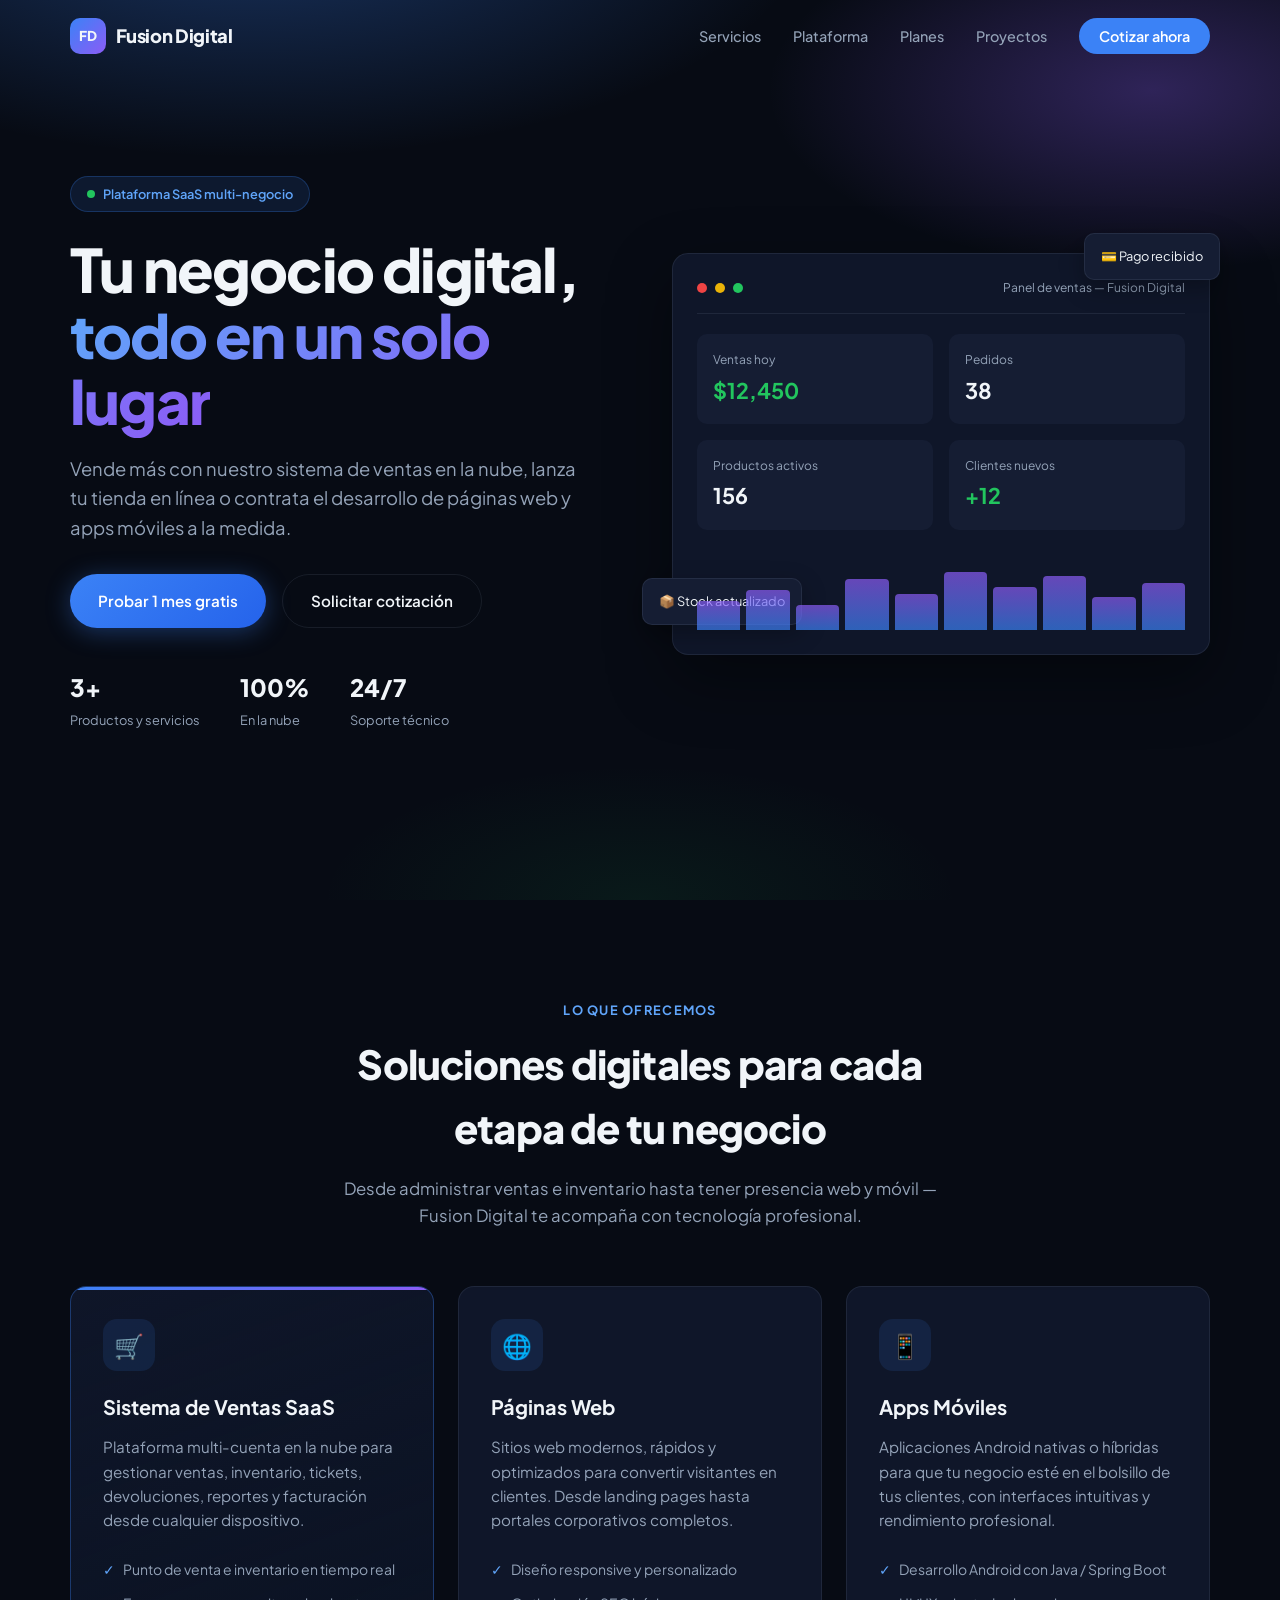
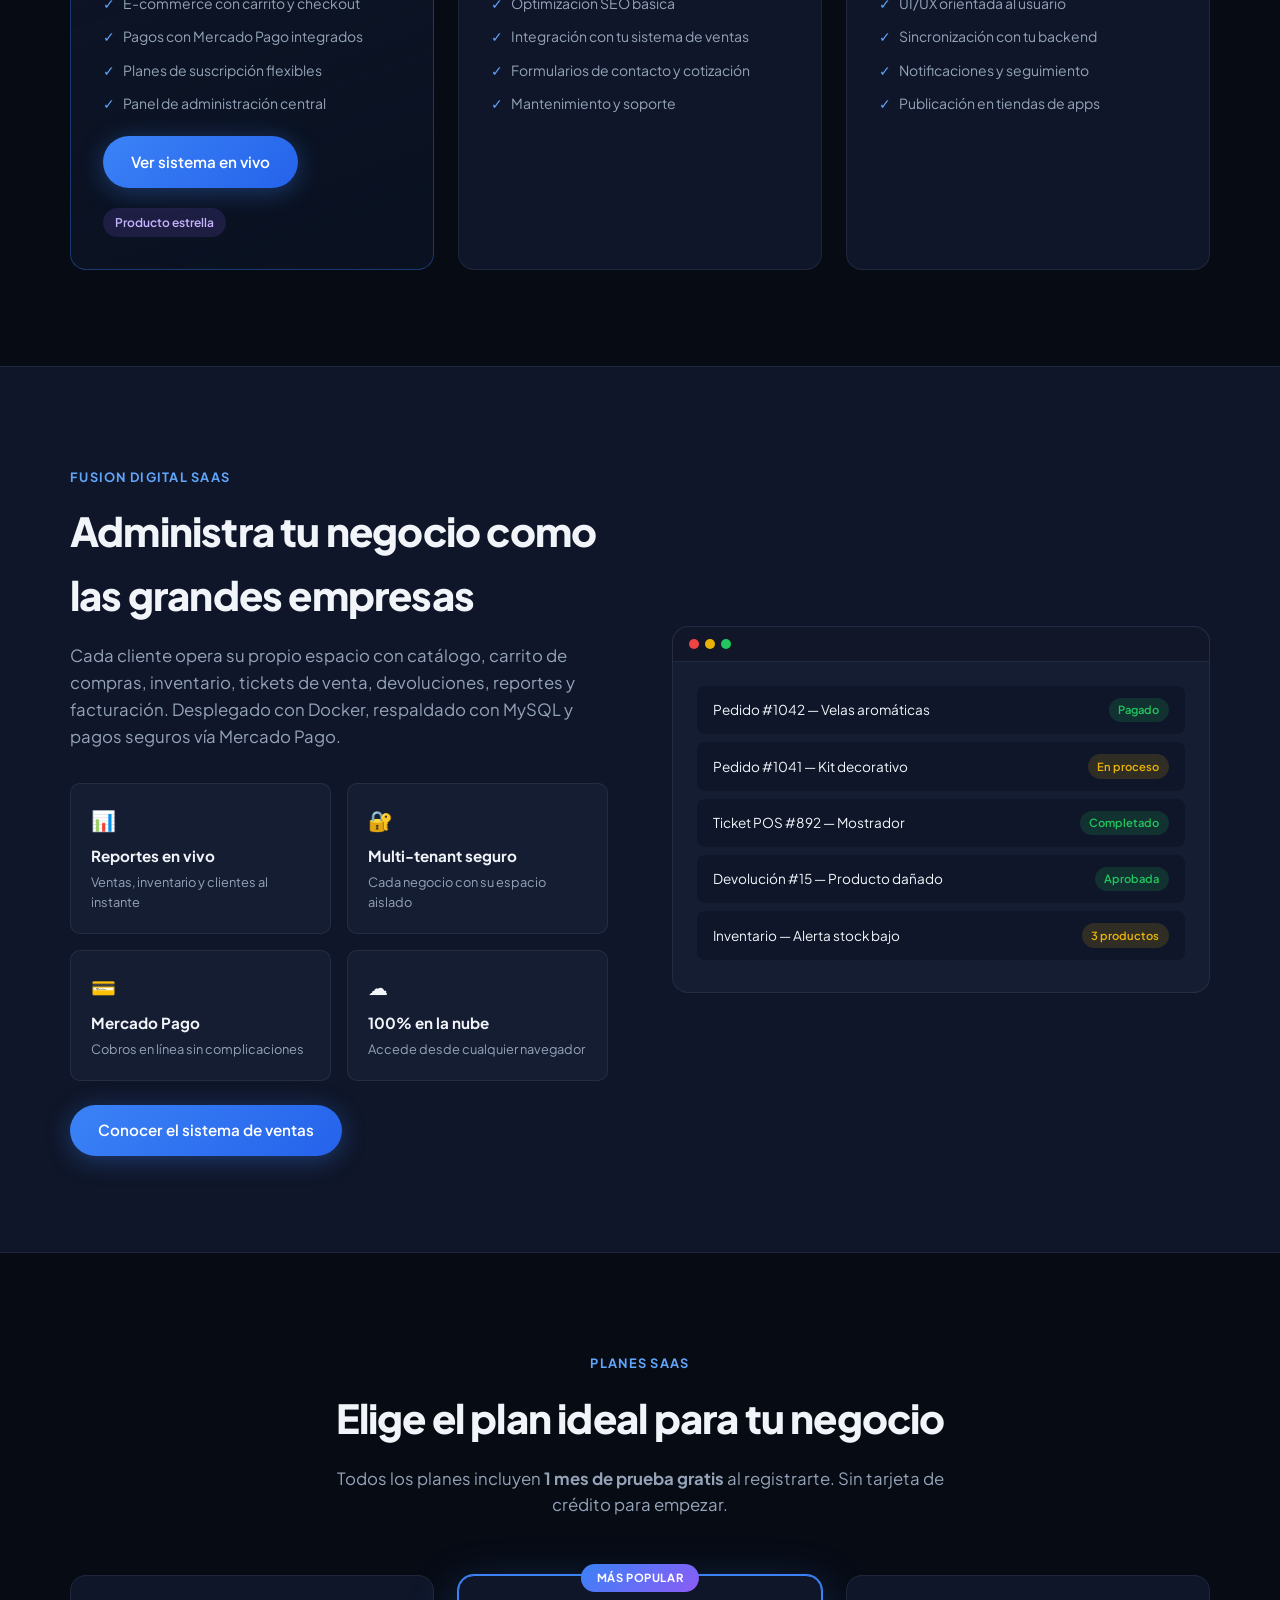
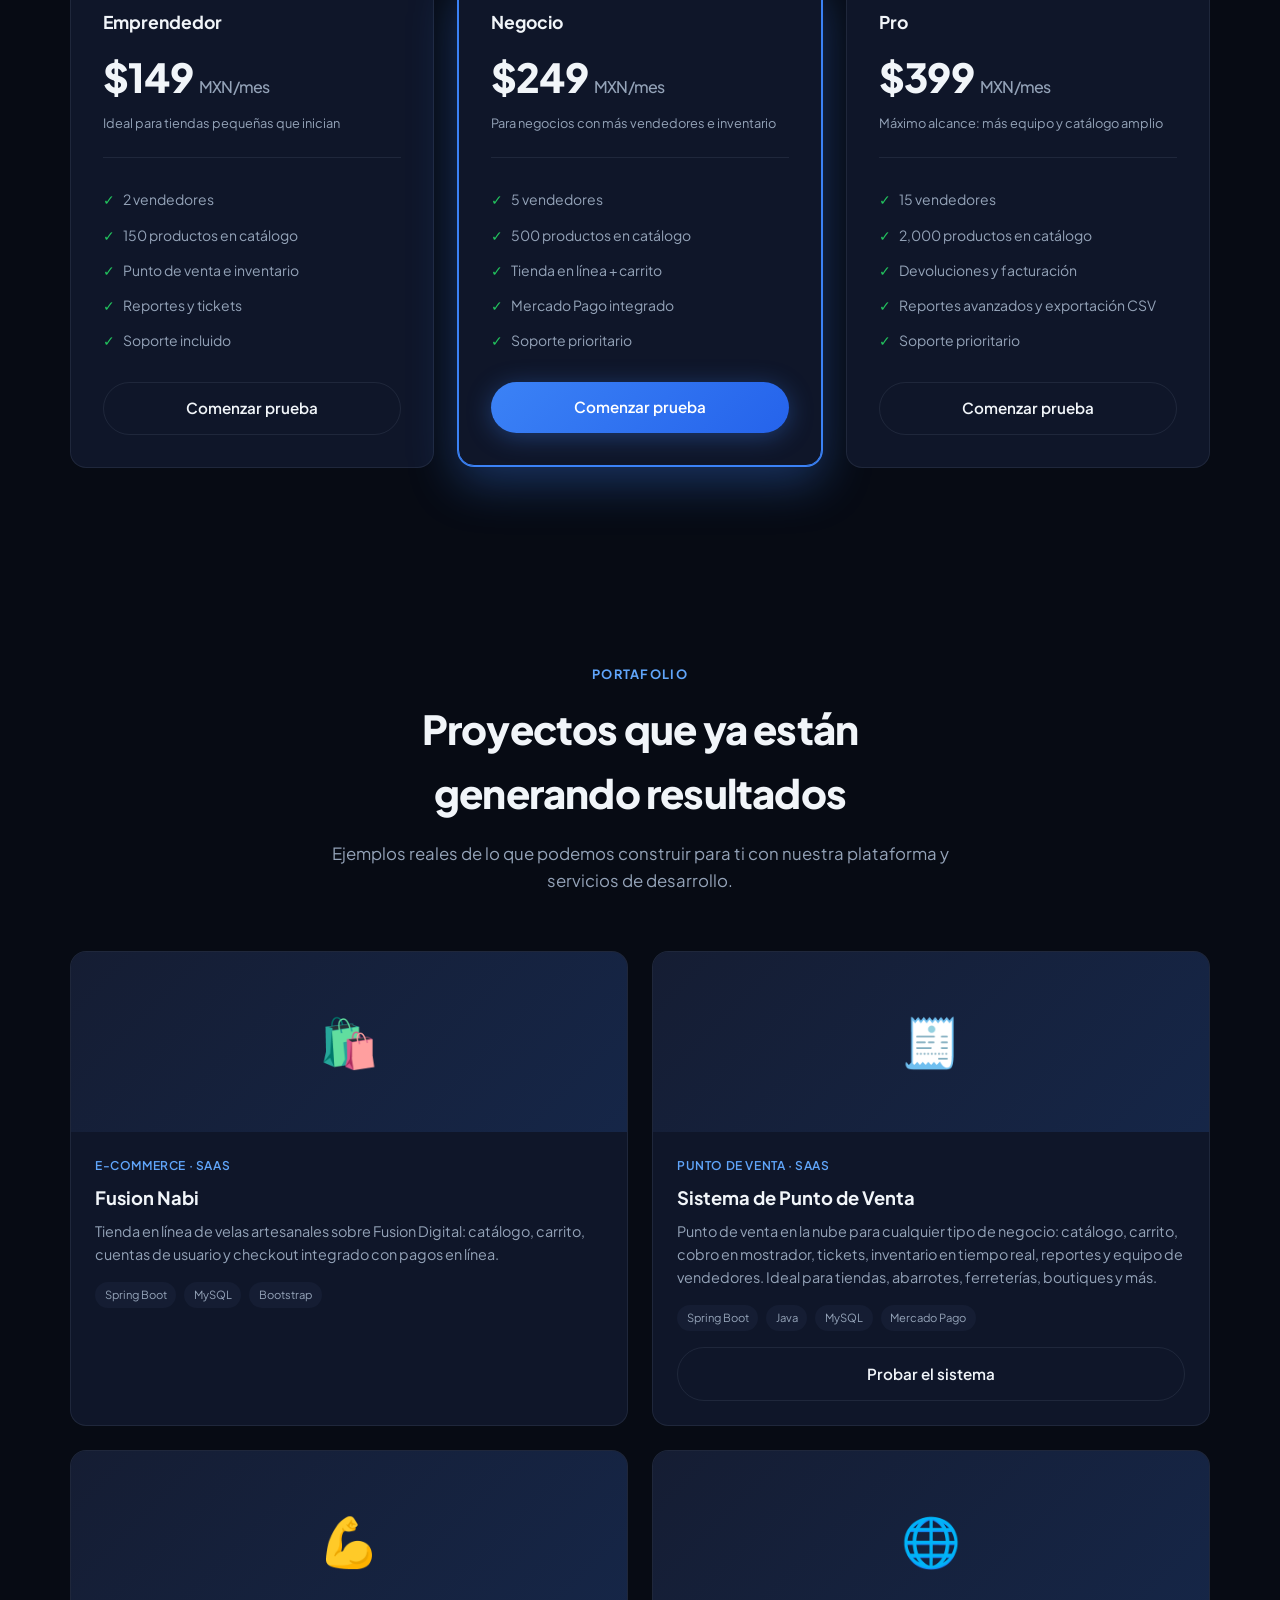
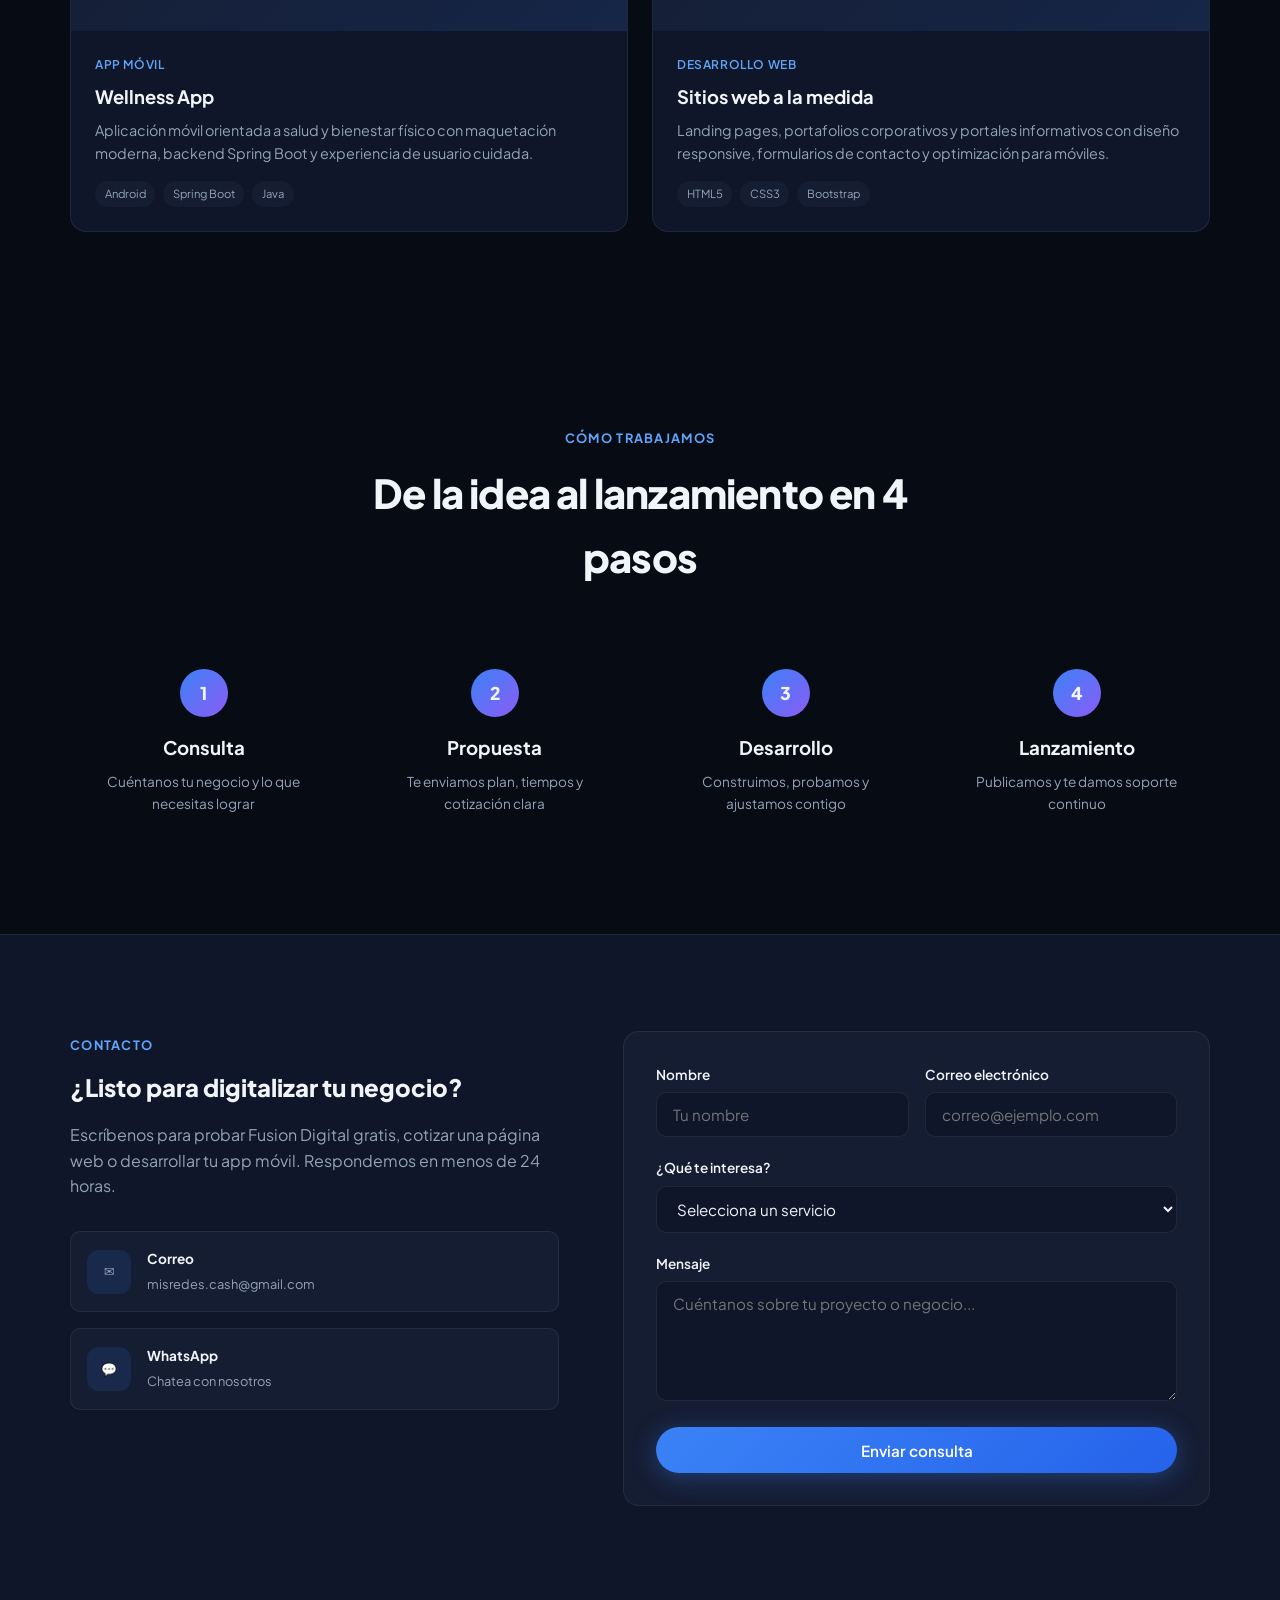
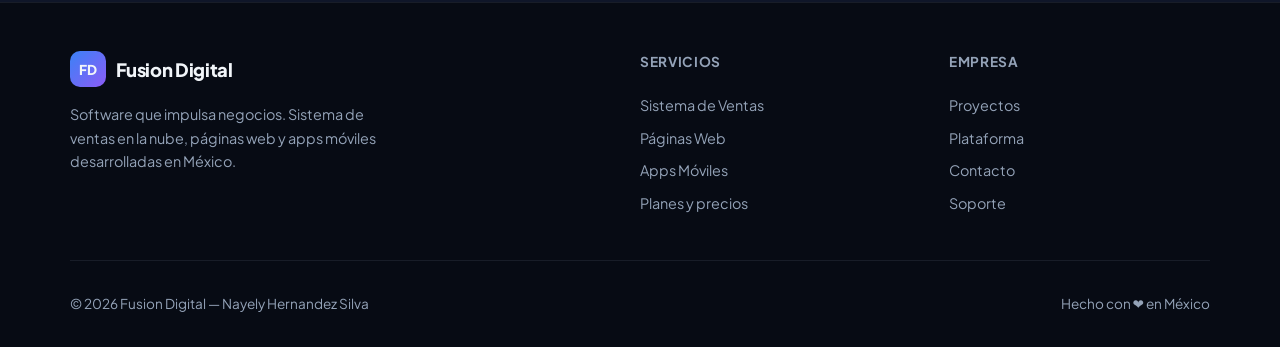
==== commit d338f124: "Ocultar número de WhatsApp visible en la sección de contacto. Co-authored-by: Cursor <cursoragent@cu" ====
--- a/index.html
+++ b/index.html
@@ -441,7 +441,7 @@
             <span class="contact__channel-icon">💬</span>
             <div>
               <strong>WhatsApp</strong>
-              <span>+52 735 271 3050</span>
+              <span>Chatea con nosotros</span>
             </div>
           </a>
         </div>
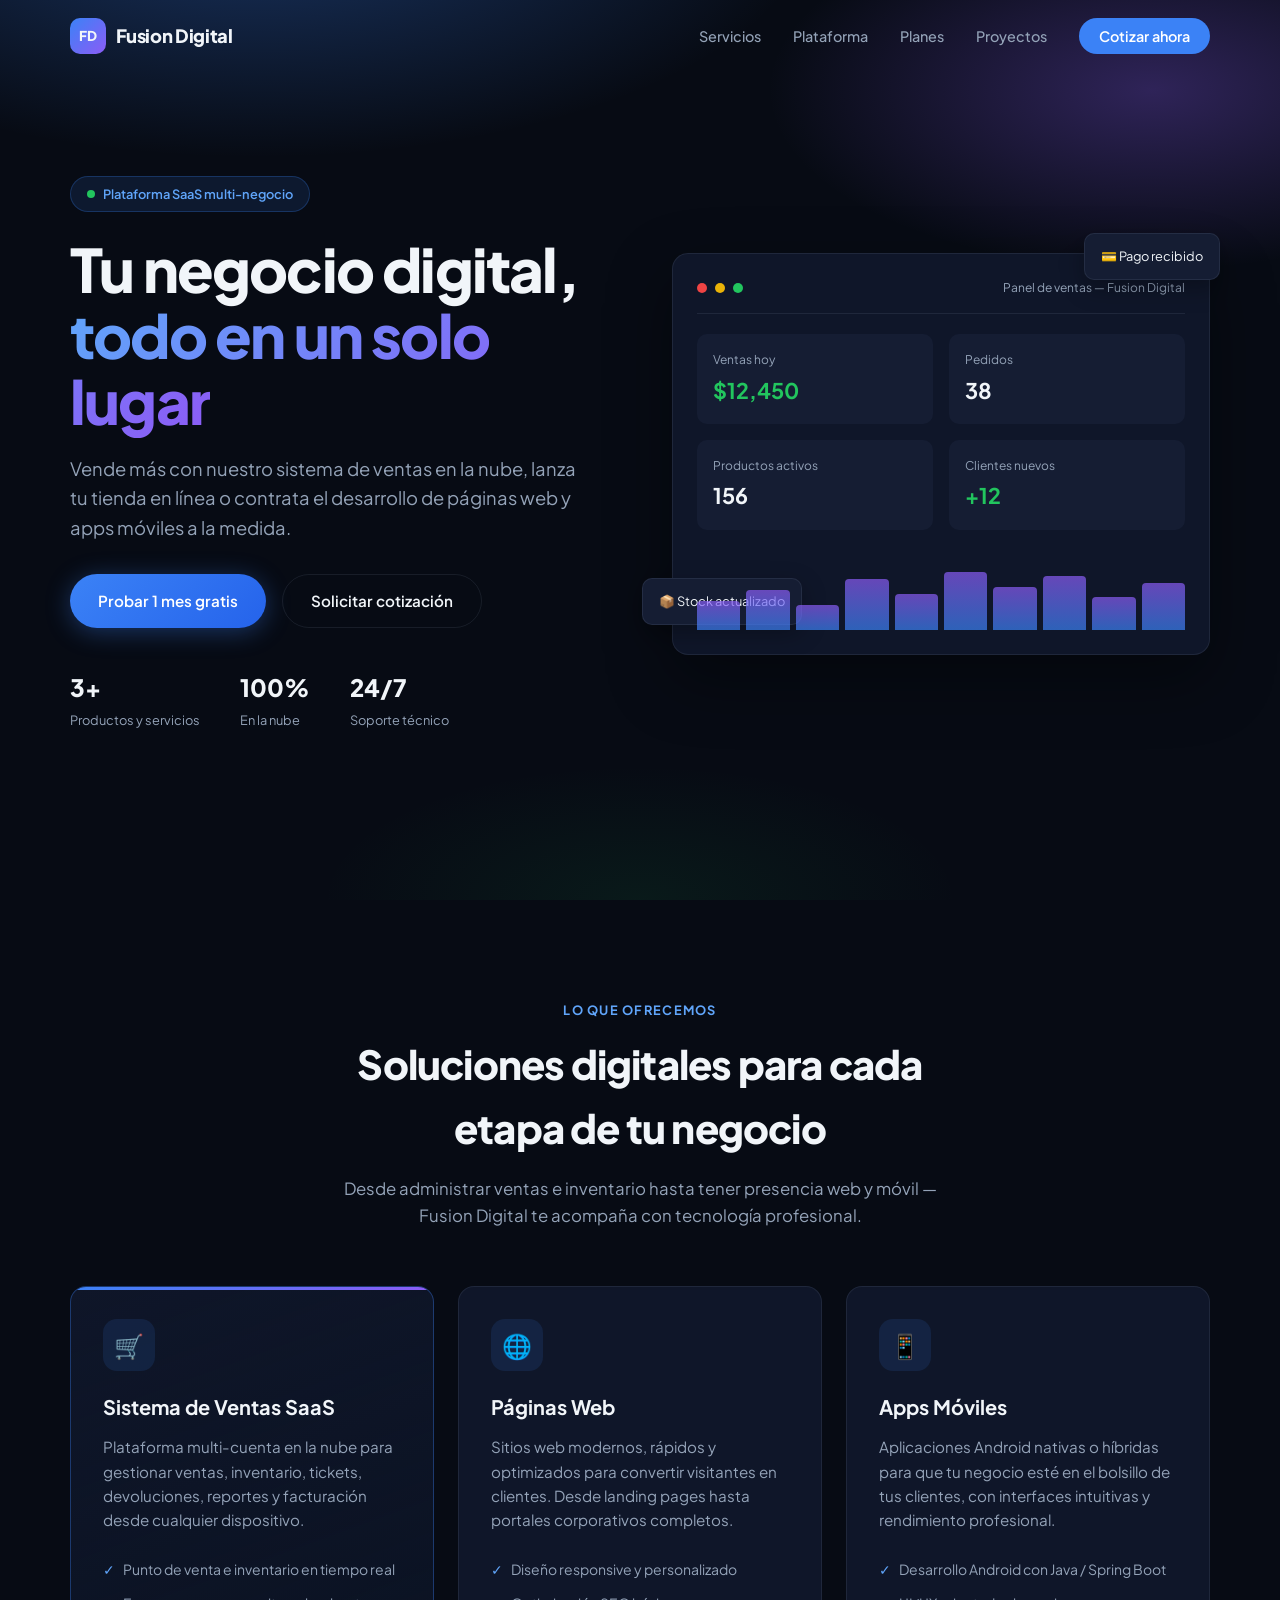
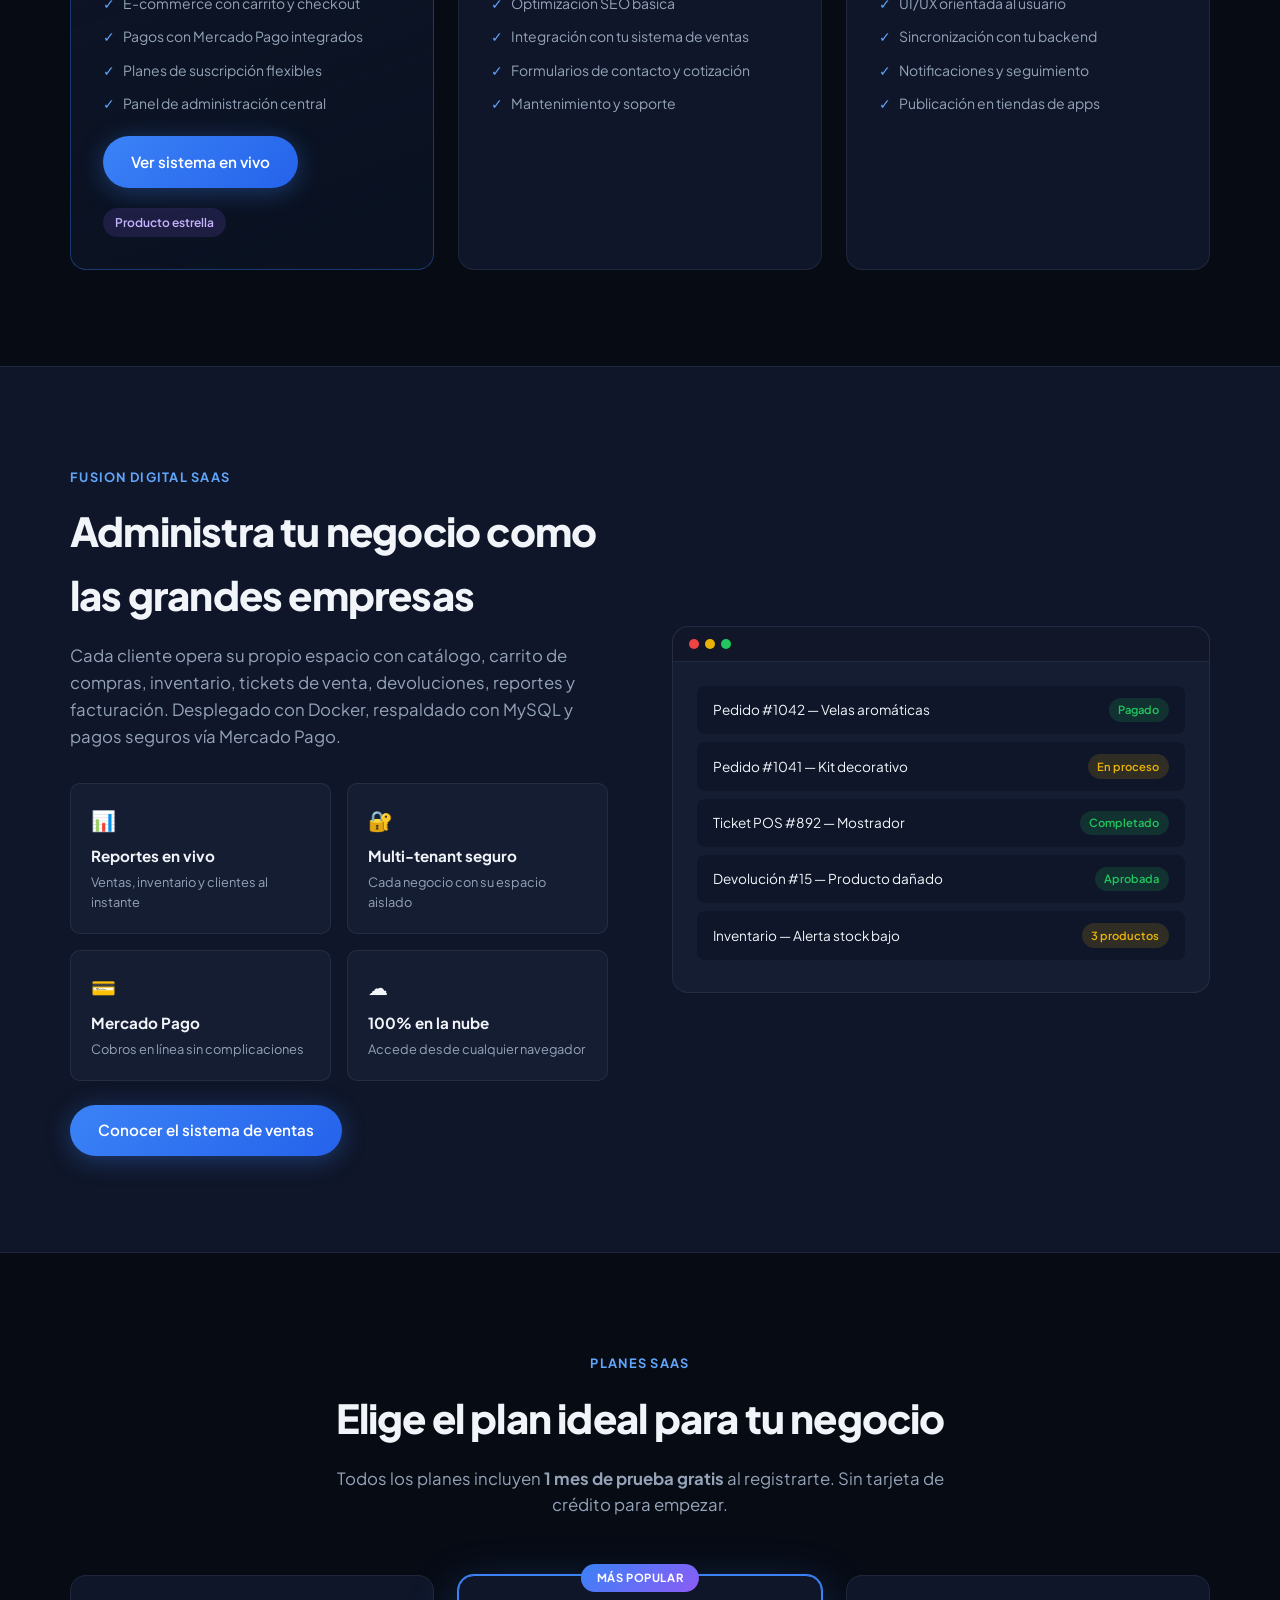
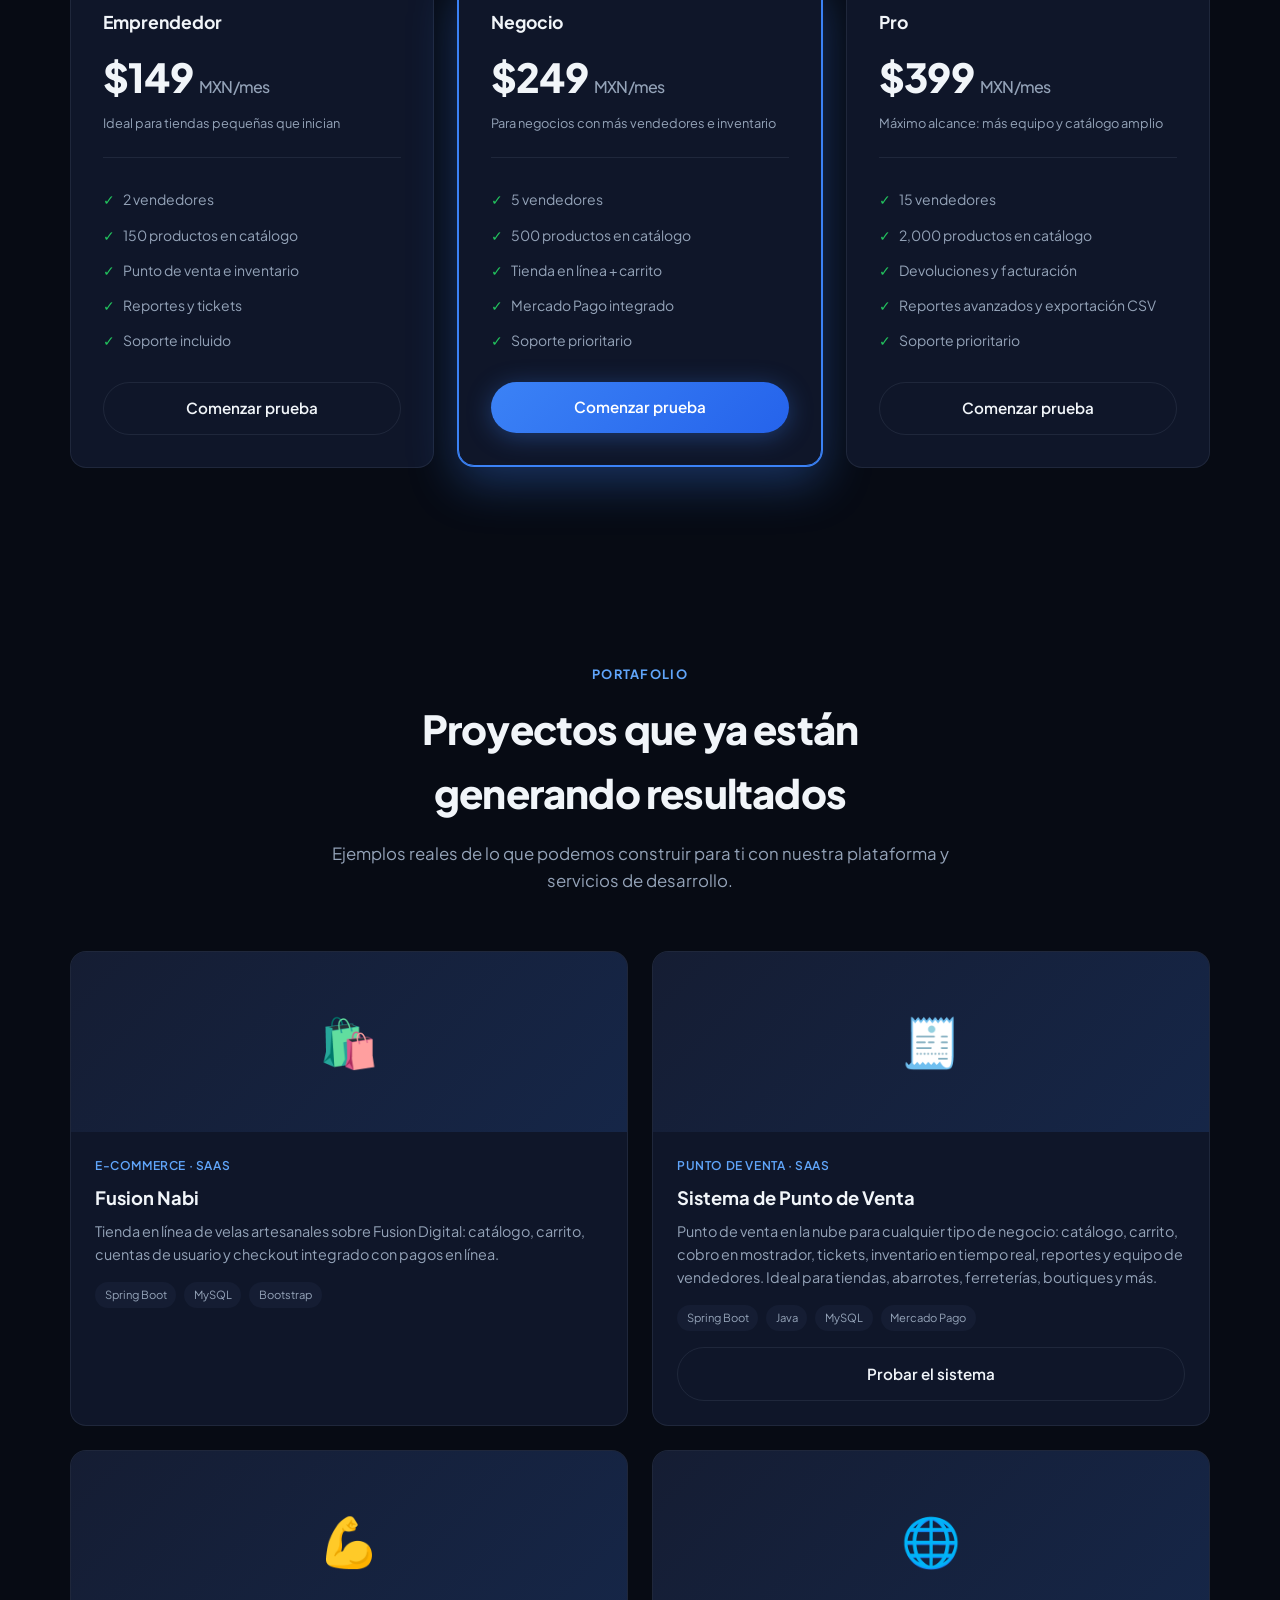
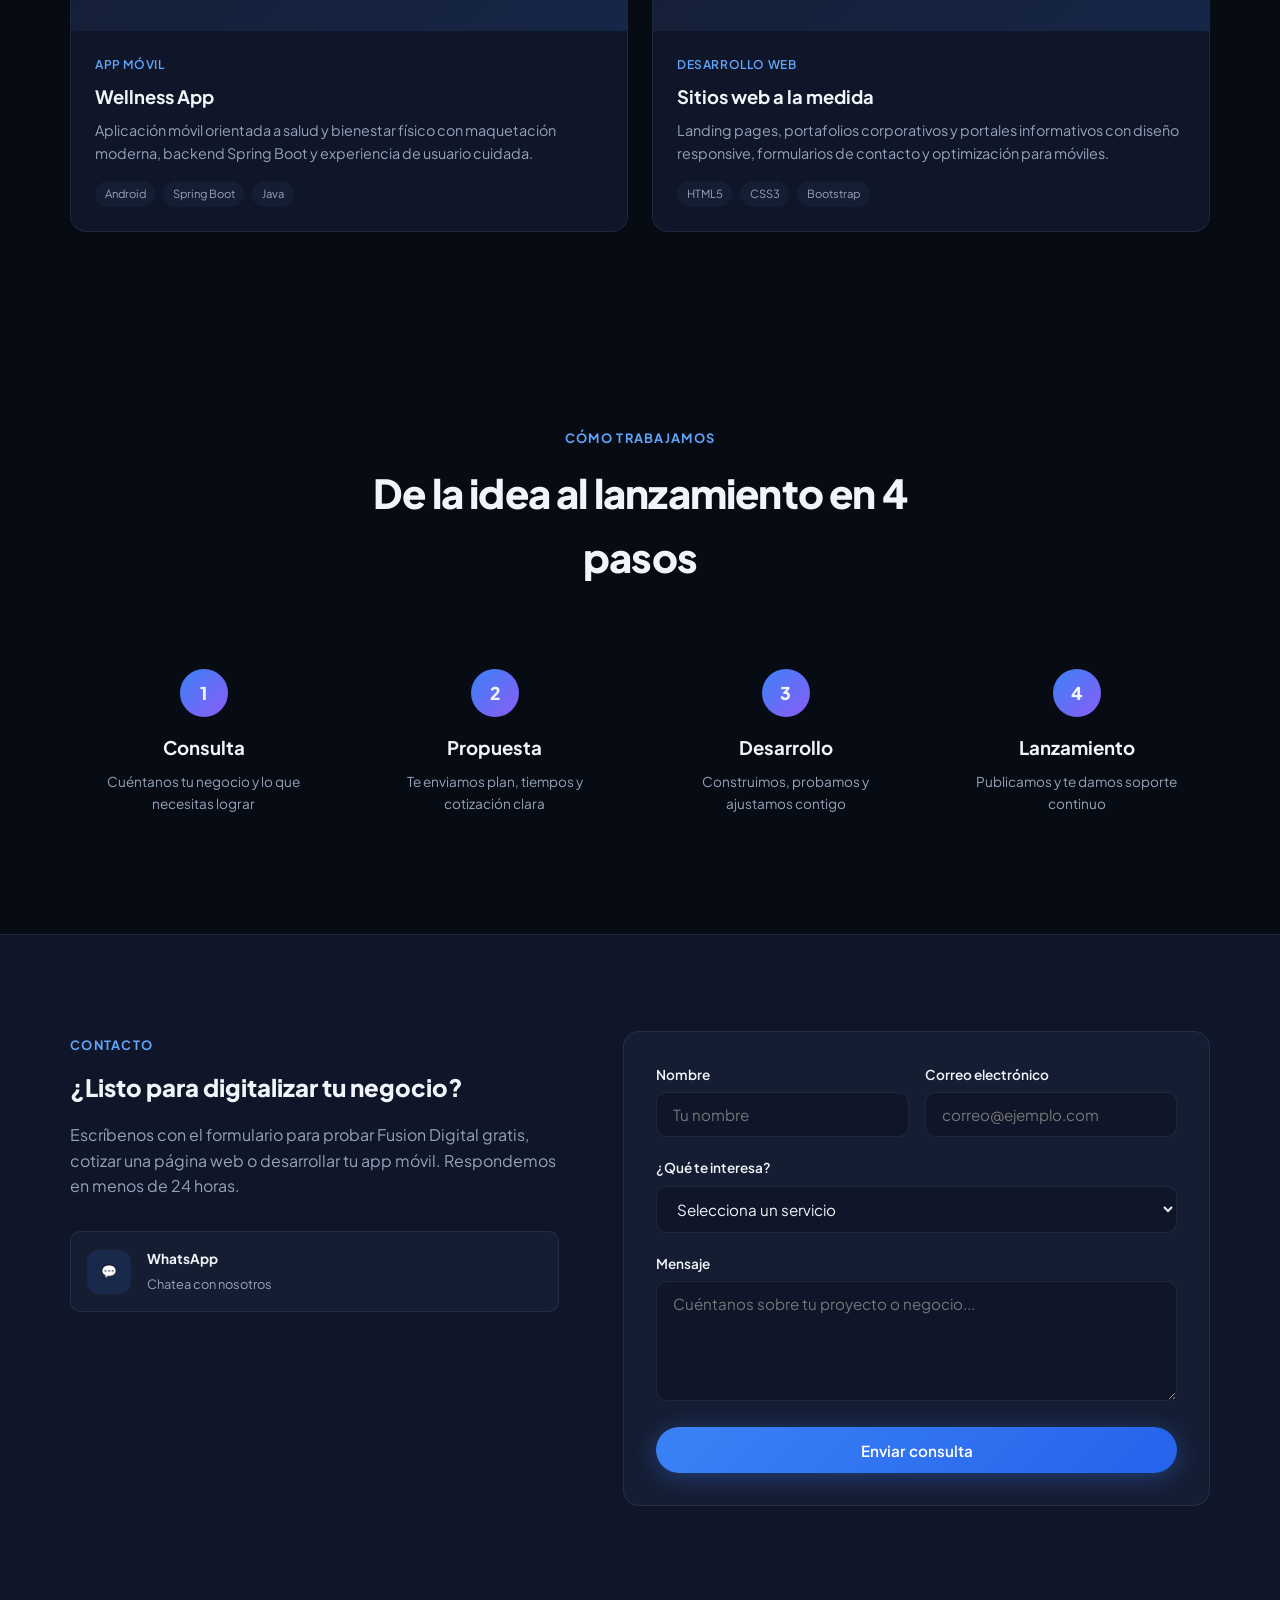
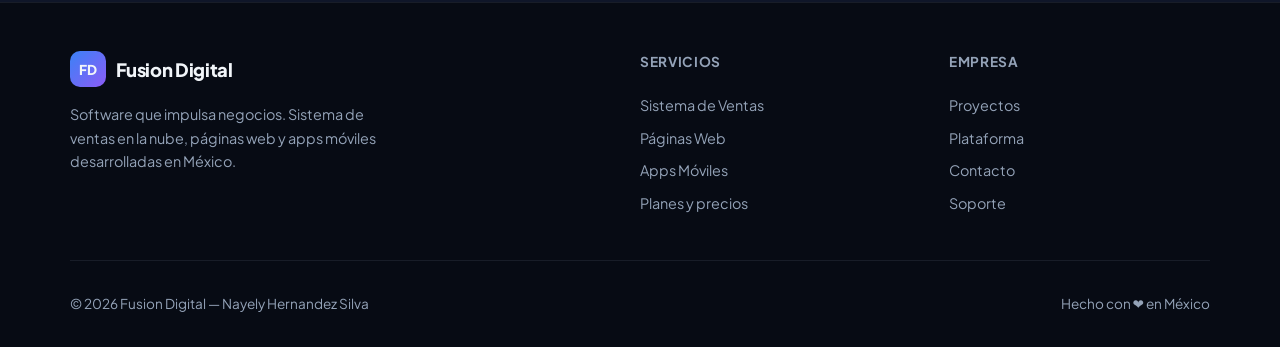
==== commit 98c1841d: "Quitar correo visible y dejar formulario como contacto principal. Co-authored-by: Cursor <cursoragen" ====
--- a/index.html
+++ b/index.html
@@ -426,17 +426,10 @@
         <span class="section__label">Contacto</span>
         <h3>¿Listo para digitalizar tu negocio?</h3>
         <p>
-          Escríbenos para probar Fusion Digital gratis, cotizar una página web
+          Escríbenos con el formulario para probar Fusion Digital gratis, cotizar una página web
           o desarrollar tu app móvil. Respondemos en menos de 24 horas.
         </p>
         <div class="contact__channels">
-          <a href="mailto:misredes.cash@gmail.com" class="contact__channel">
-            <span class="contact__channel-icon">✉️</span>
-            <div>
-              <strong>Correo</strong>
-              <span>misredes.cash@gmail.com</span>
-            </div>
-          </a>
           <a href="https://wa.me/527352713050?text=Hola%2C%20me%20interesa%20Fusion%20Digital.%20Quiero%20m%C3%A1s%20informaci%C3%B3n." class="contact__channel" target="_blank" rel="noopener">
             <span class="contact__channel-icon">💬</span>
             <div>
@@ -503,7 +496,7 @@
           <a href="#proyectos">Proyectos</a>
           <a href="#plataforma">Plataforma</a>
           <a href="#contacto">Contacto</a>
-          <a href="mailto:misredes.cash@gmail.com">Soporte</a>
+          <a href="#contacto">Soporte</a>
         </div>
       </div>
       <div class="footer__bottom">
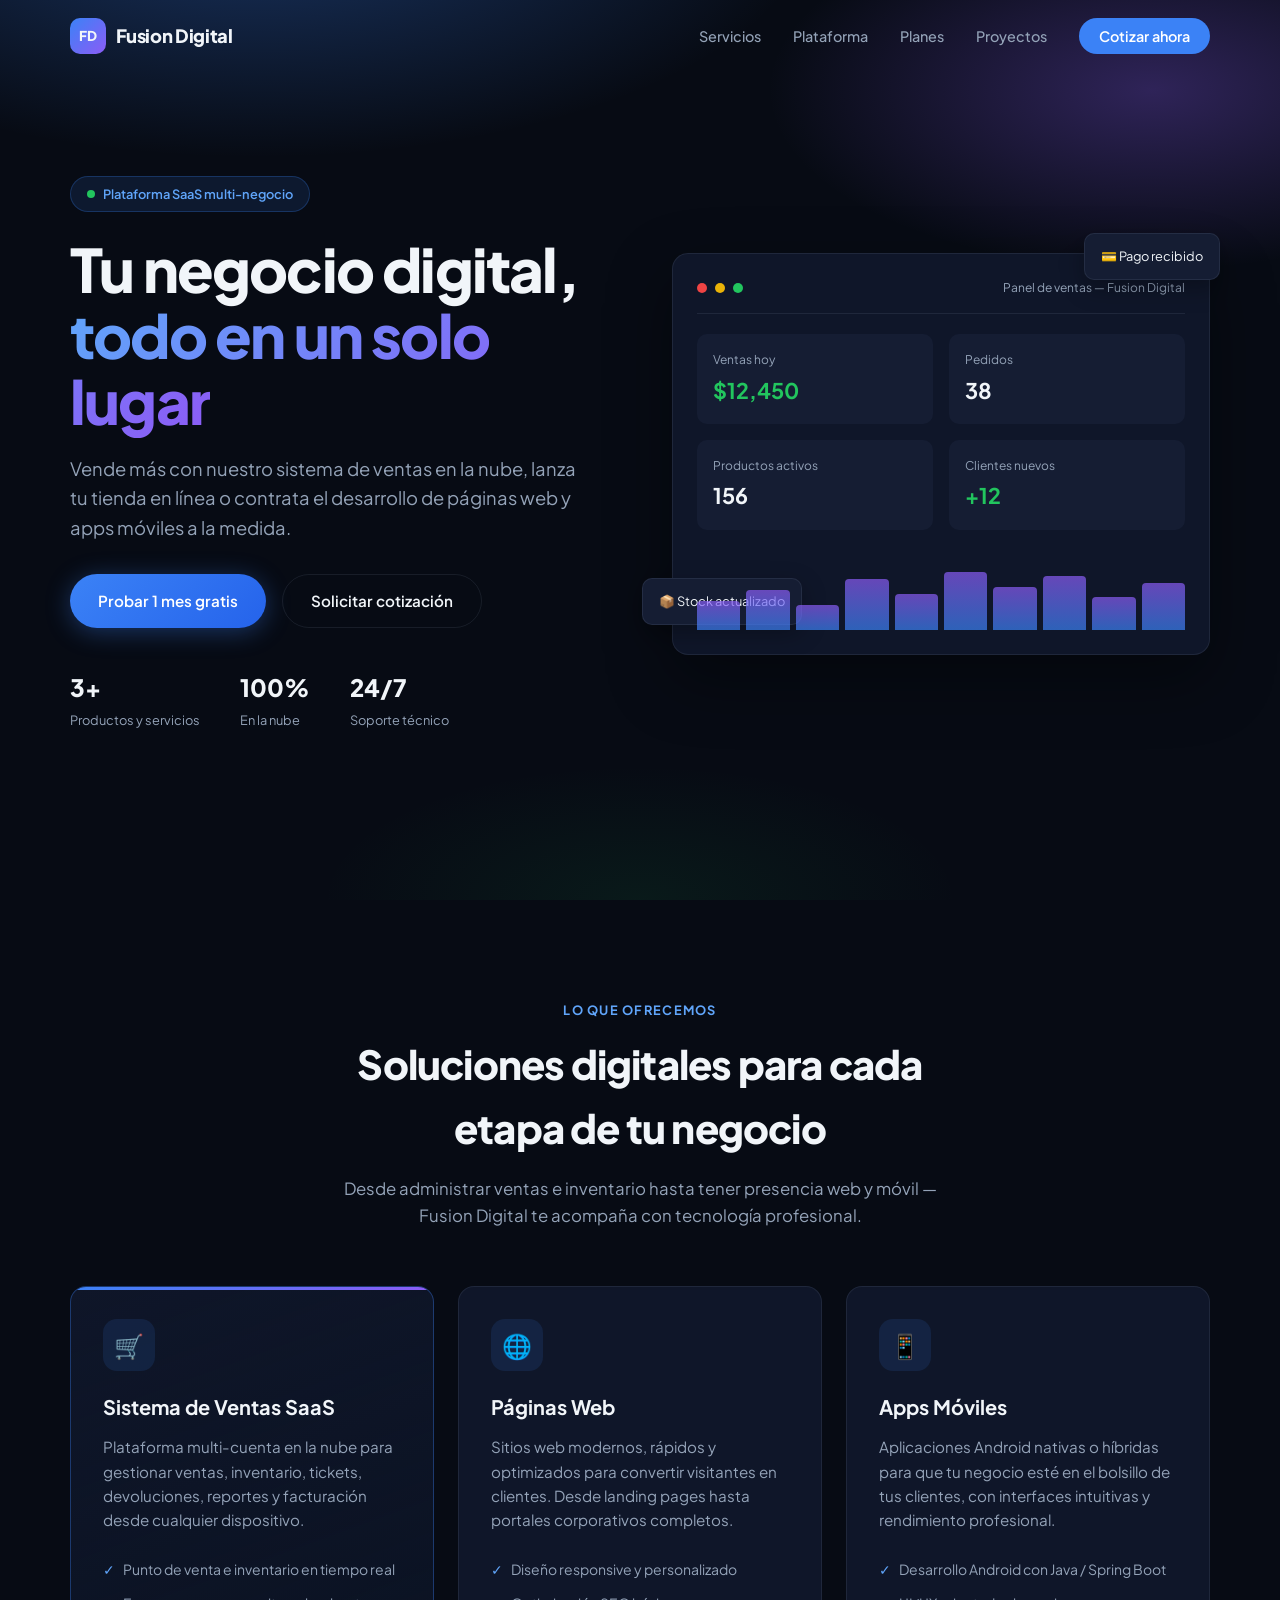
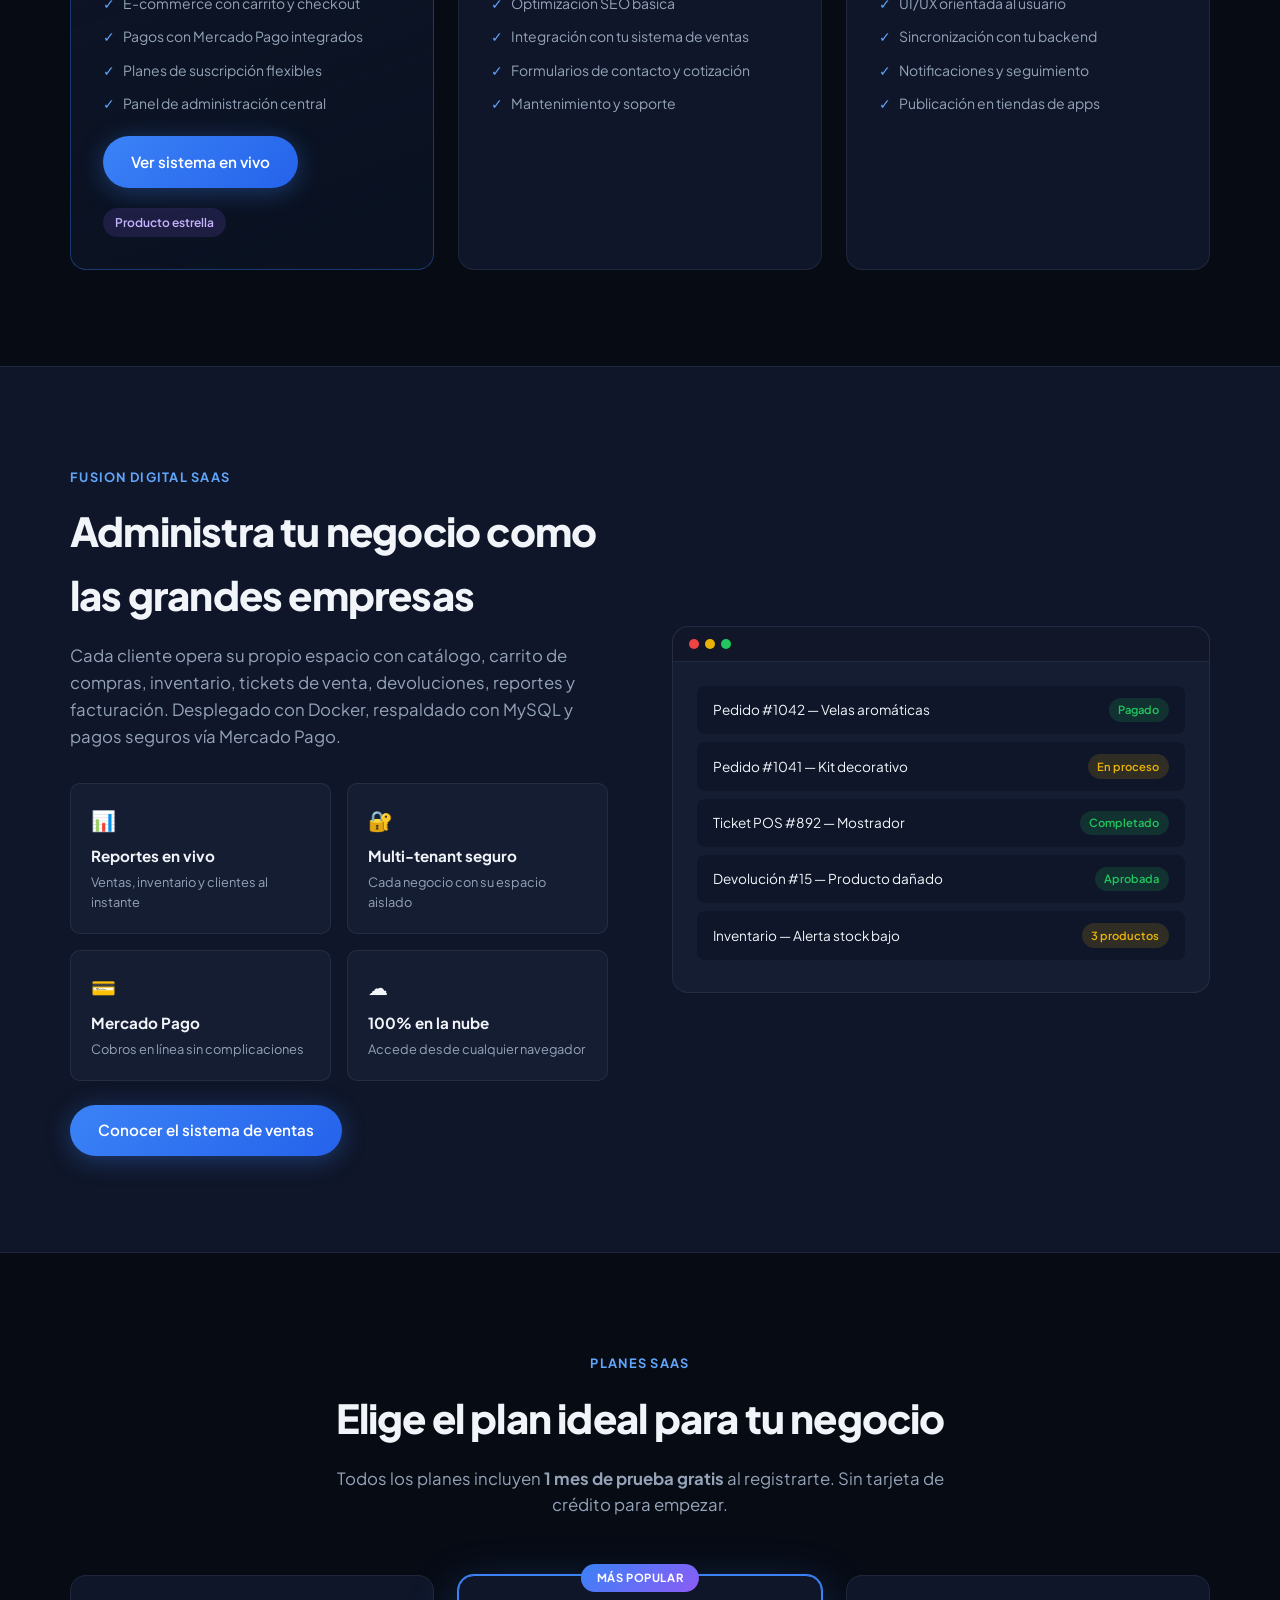
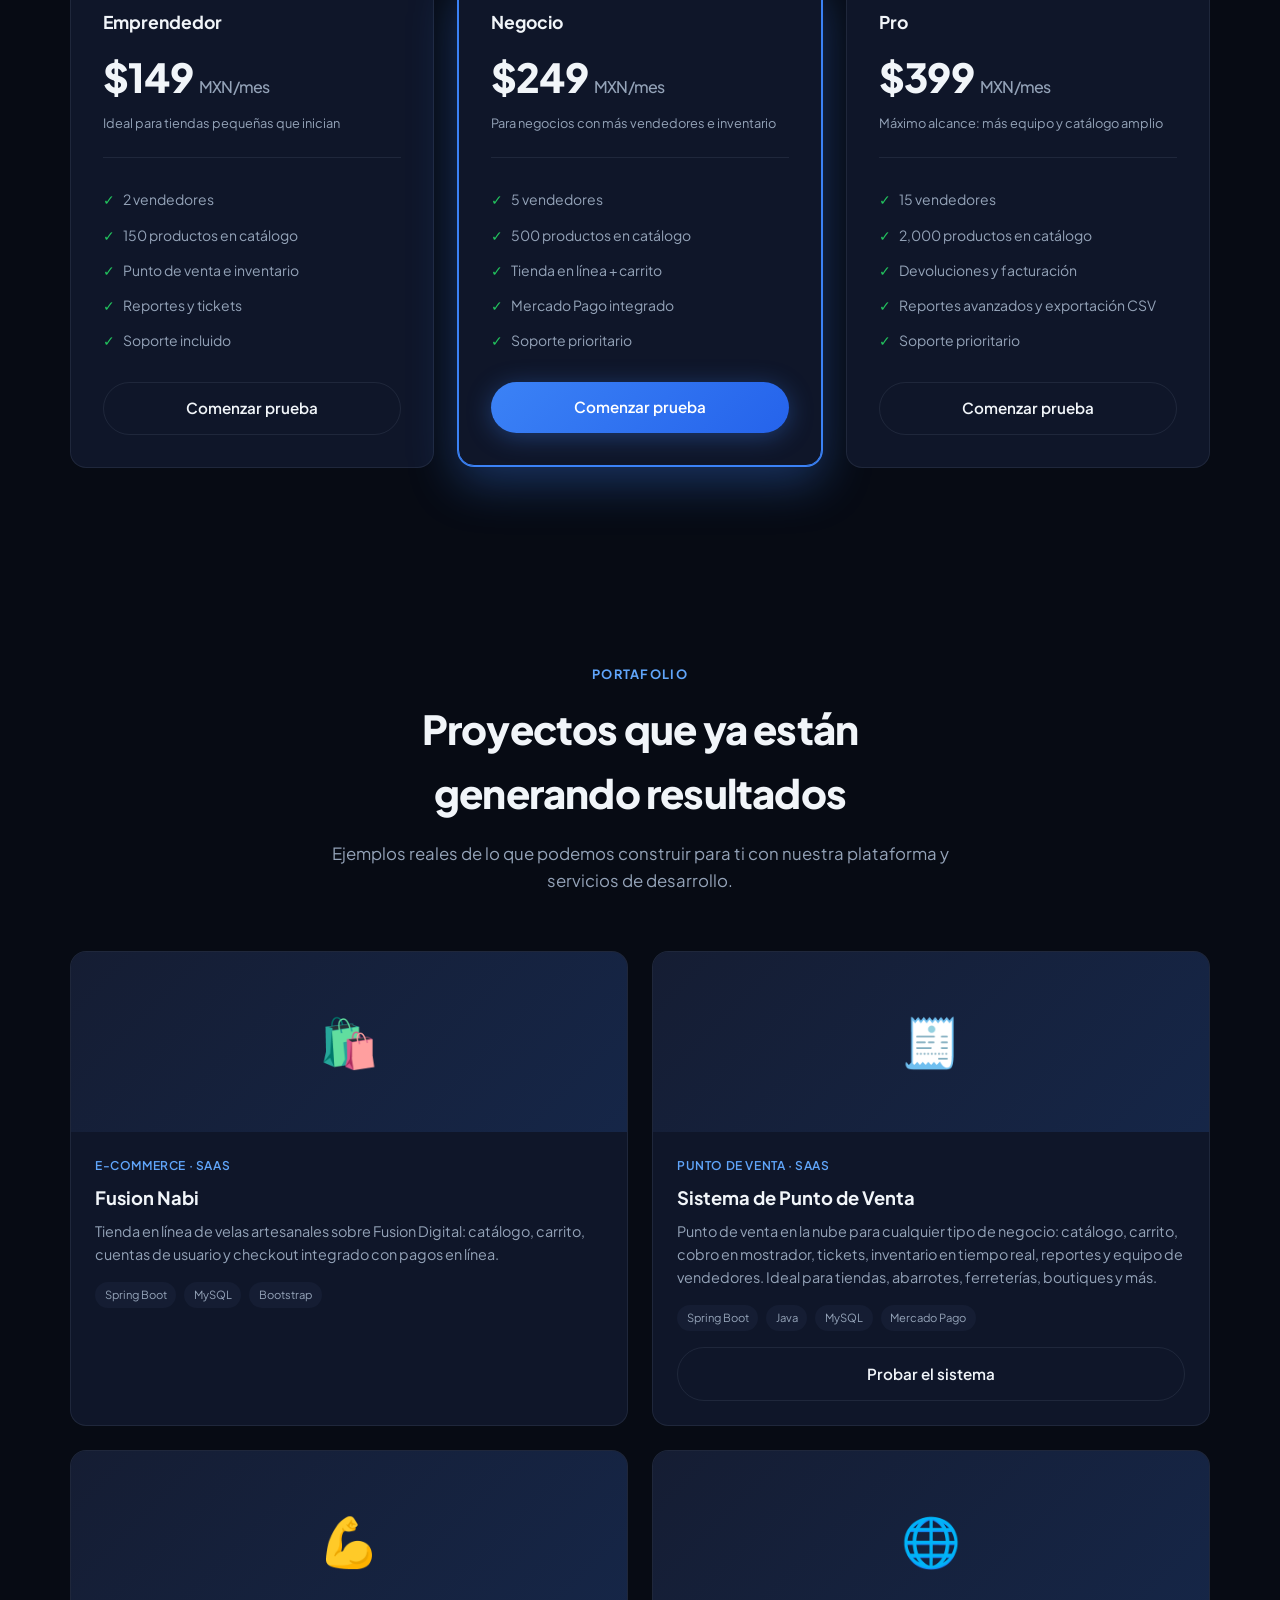
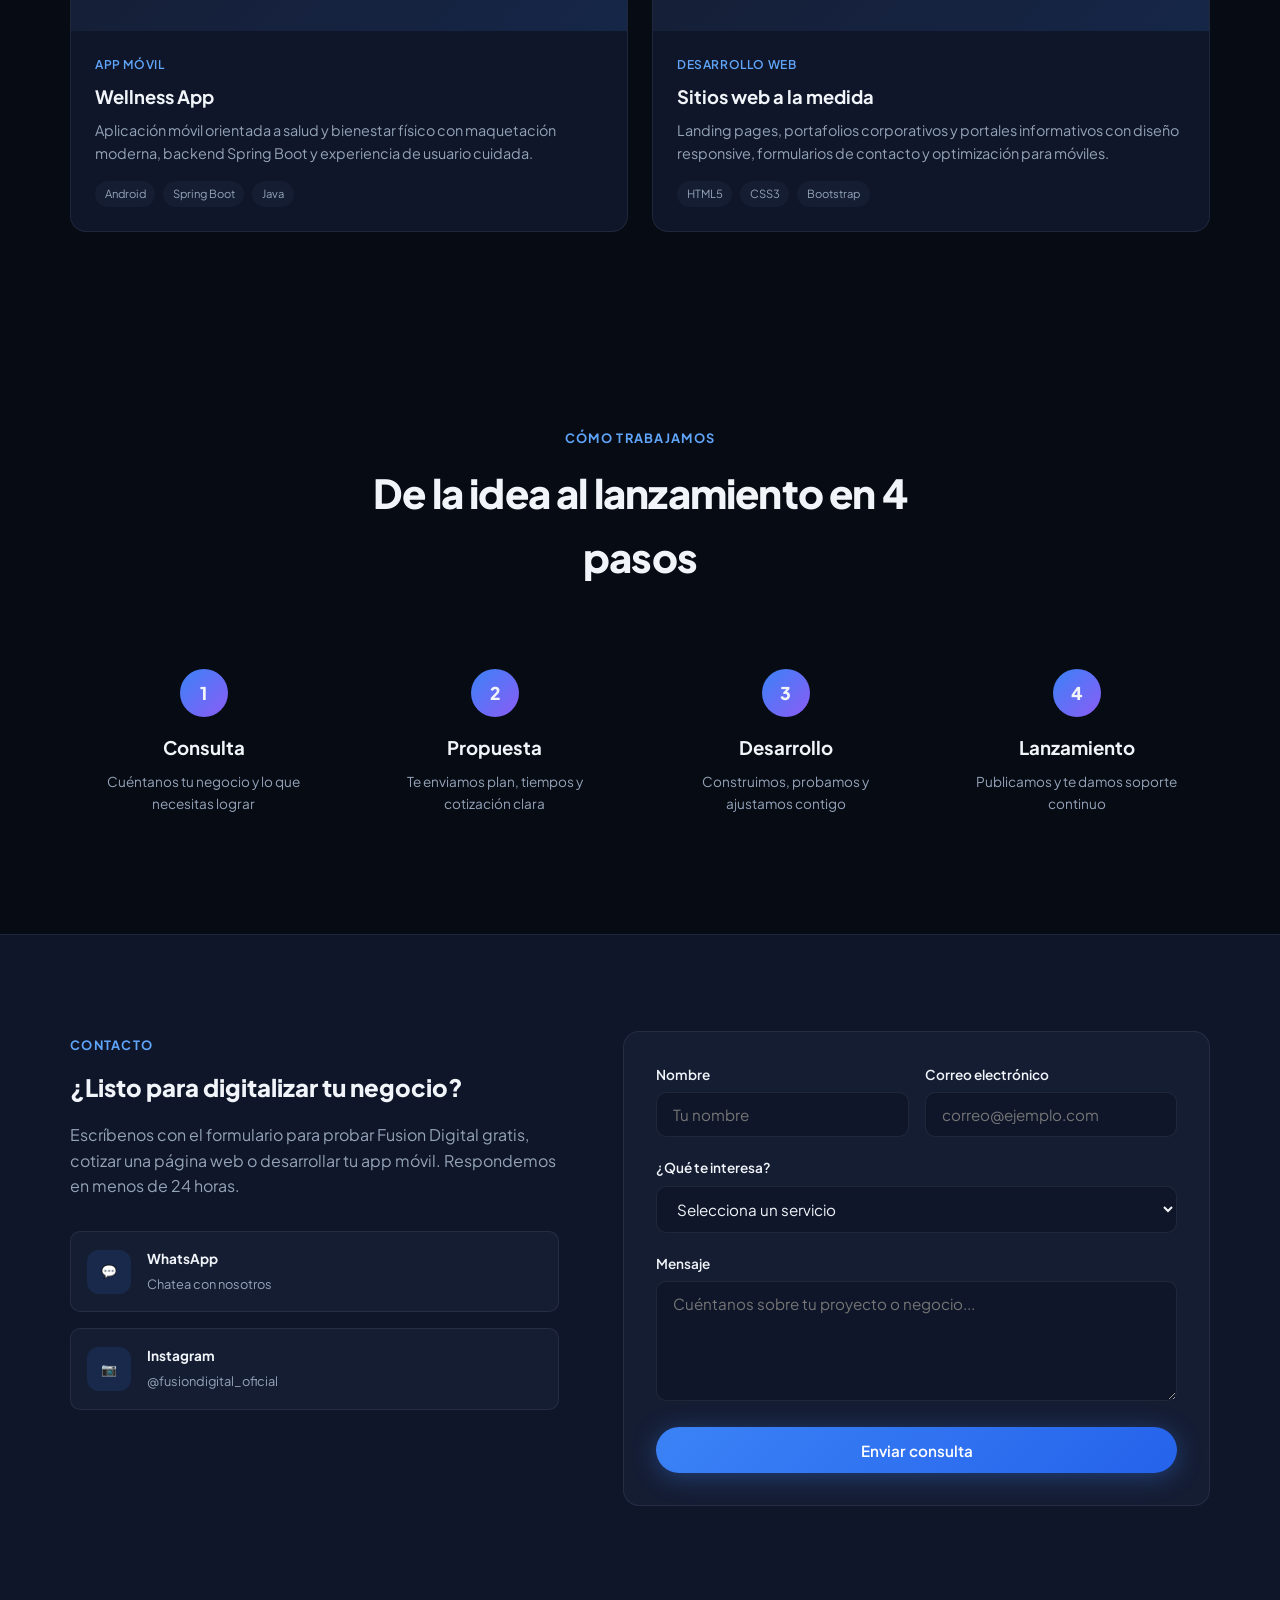
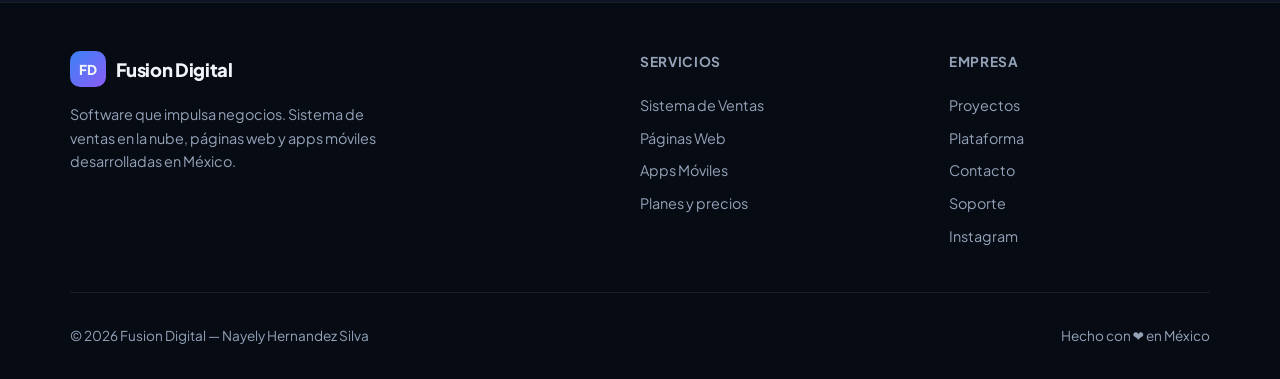
==== commit d378ae1b: "Agregar enlace a Instagram de Fusion Digital. Co-authored-by: Cursor <cursoragent@cursor.com>" ====
--- a/index.html
+++ b/index.html
@@ -437,6 +437,13 @@
               <span>Chatea con nosotros</span>
             </div>
           </a>
+          <a href="https://www.instagram.com/fusiondigital_oficial/" class="contact__channel" target="_blank" rel="noopener">
+            <span class="contact__channel-icon">📷</span>
+            <div>
+              <strong>Instagram</strong>
+              <span>@fusiondigital_oficial</span>
+            </div>
+          </a>
         </div>
       </div>
 
@@ -497,6 +504,7 @@
           <a href="#plataforma">Plataforma</a>
           <a href="#contacto">Contacto</a>
           <a href="#contacto">Soporte</a>
+          <a href="https://www.instagram.com/fusiondigital_oficial/" target="_blank" rel="noopener">Instagram</a>
         </div>
       </div>
       <div class="footer__bottom">
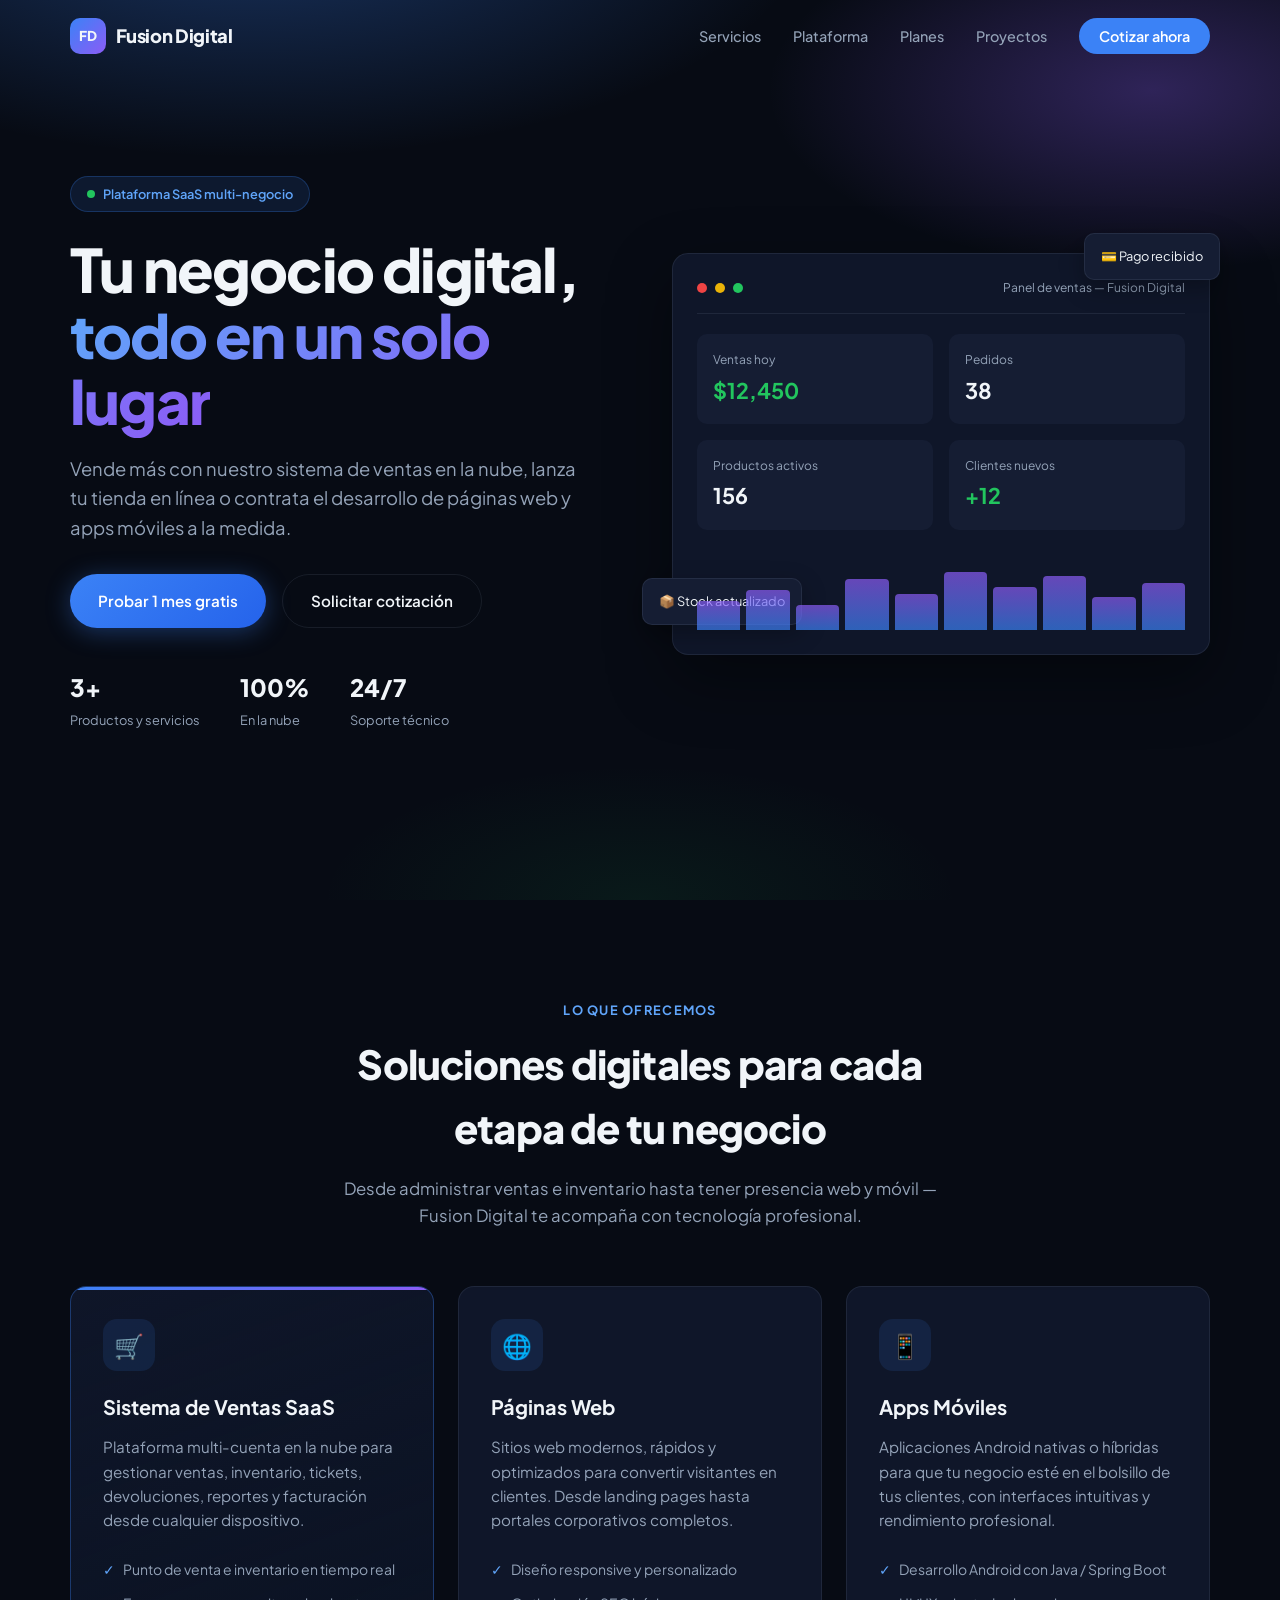
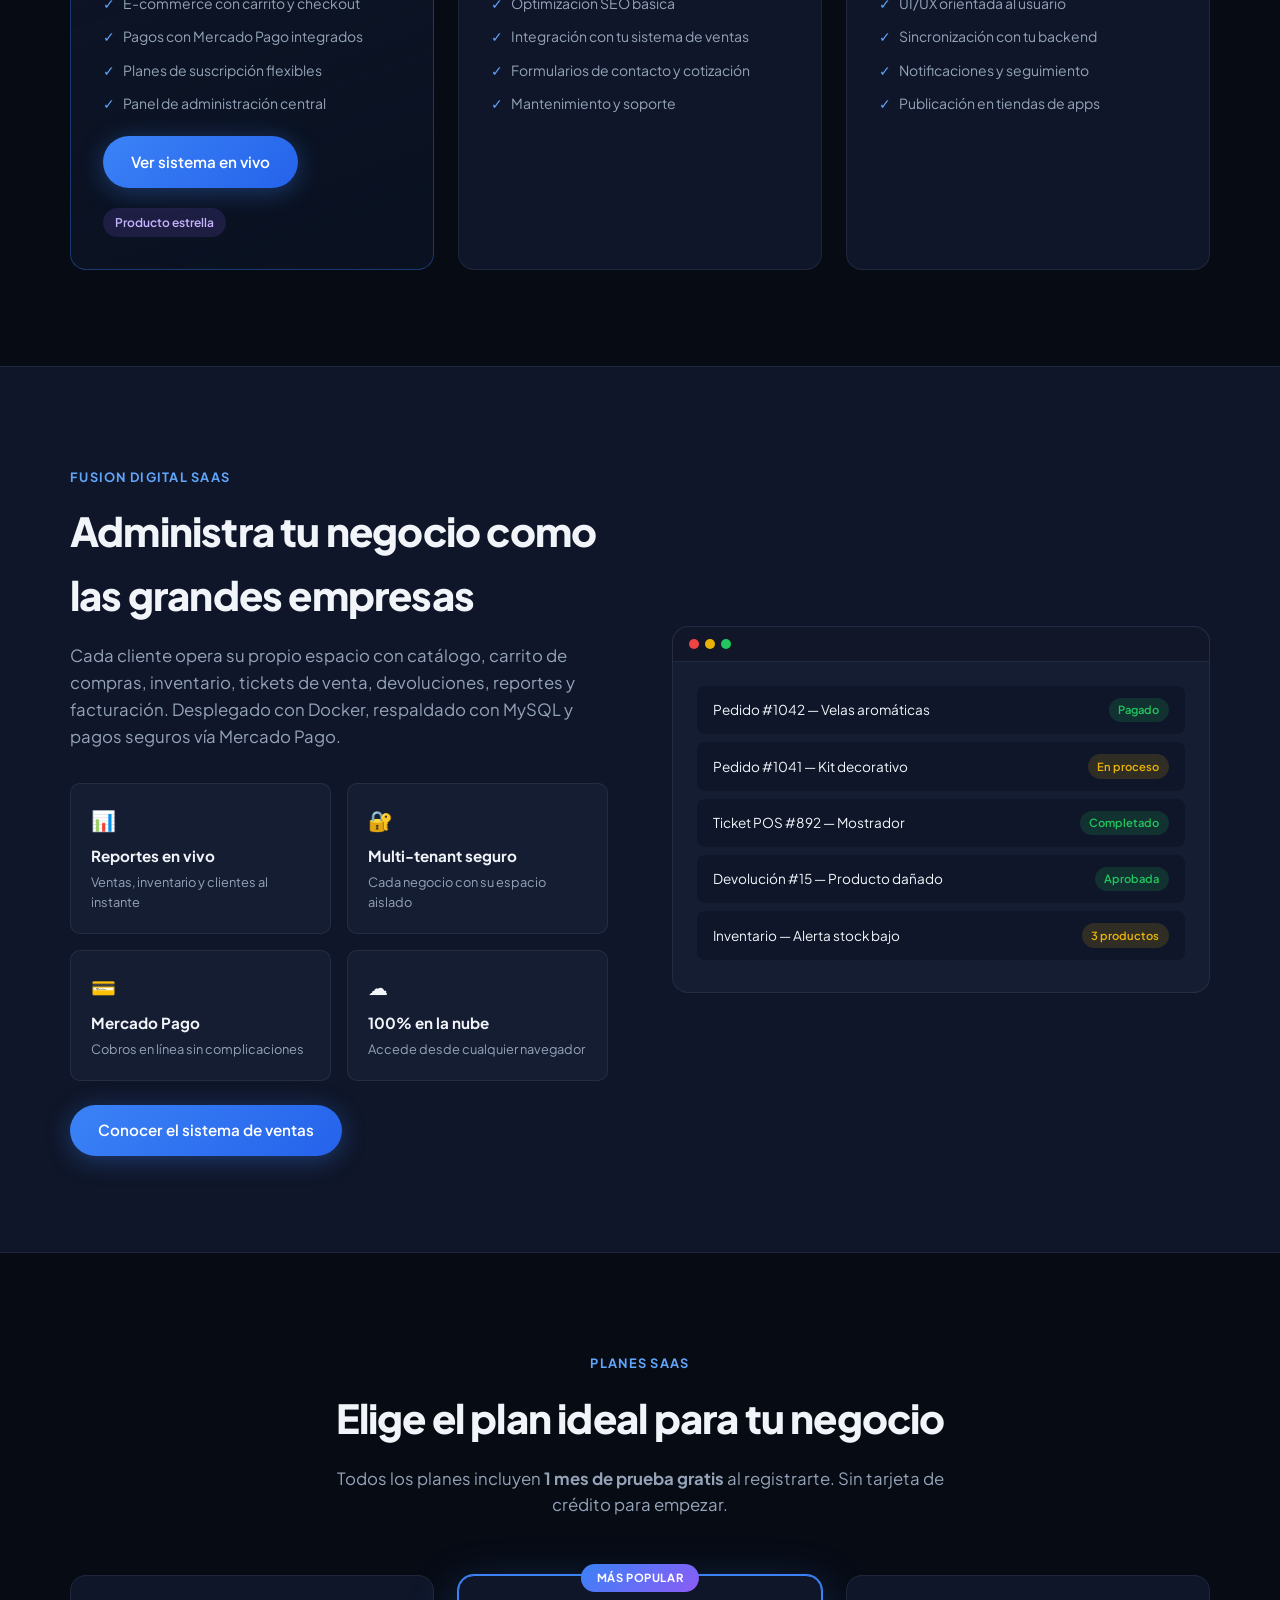
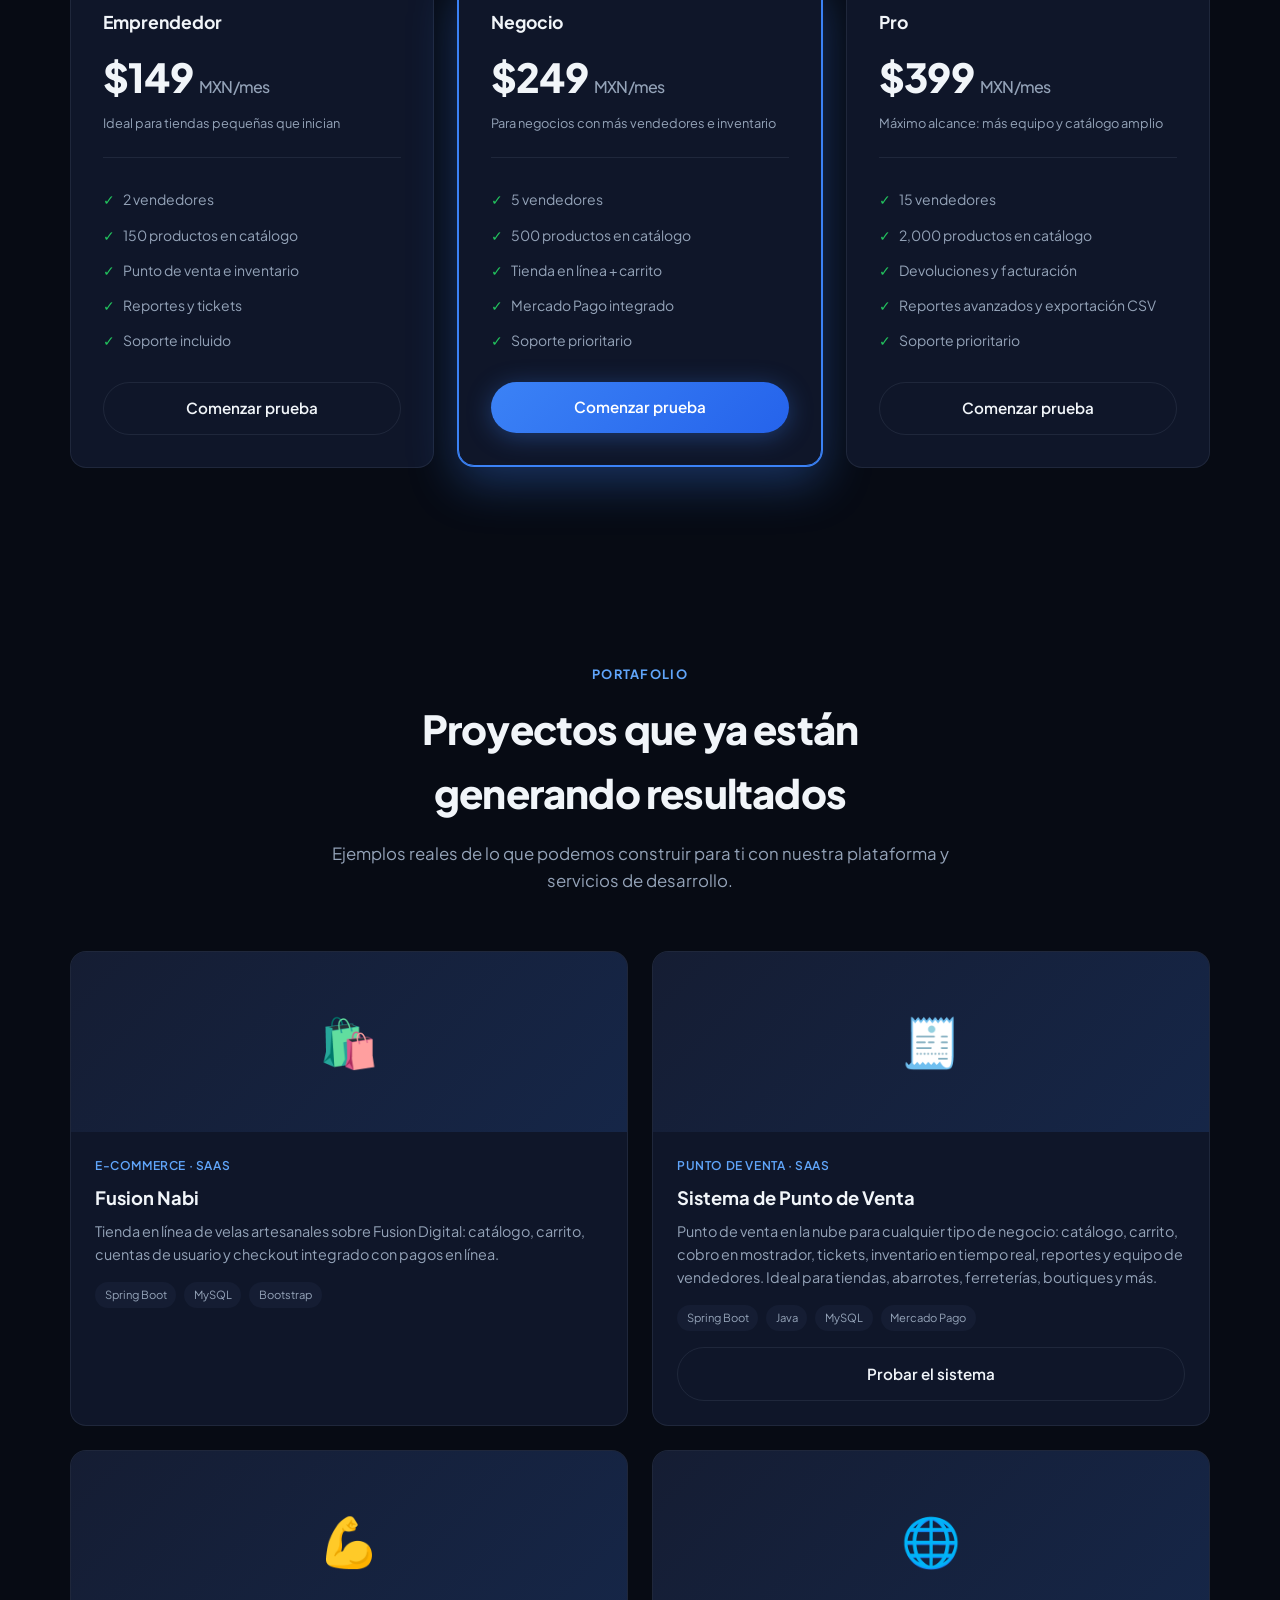
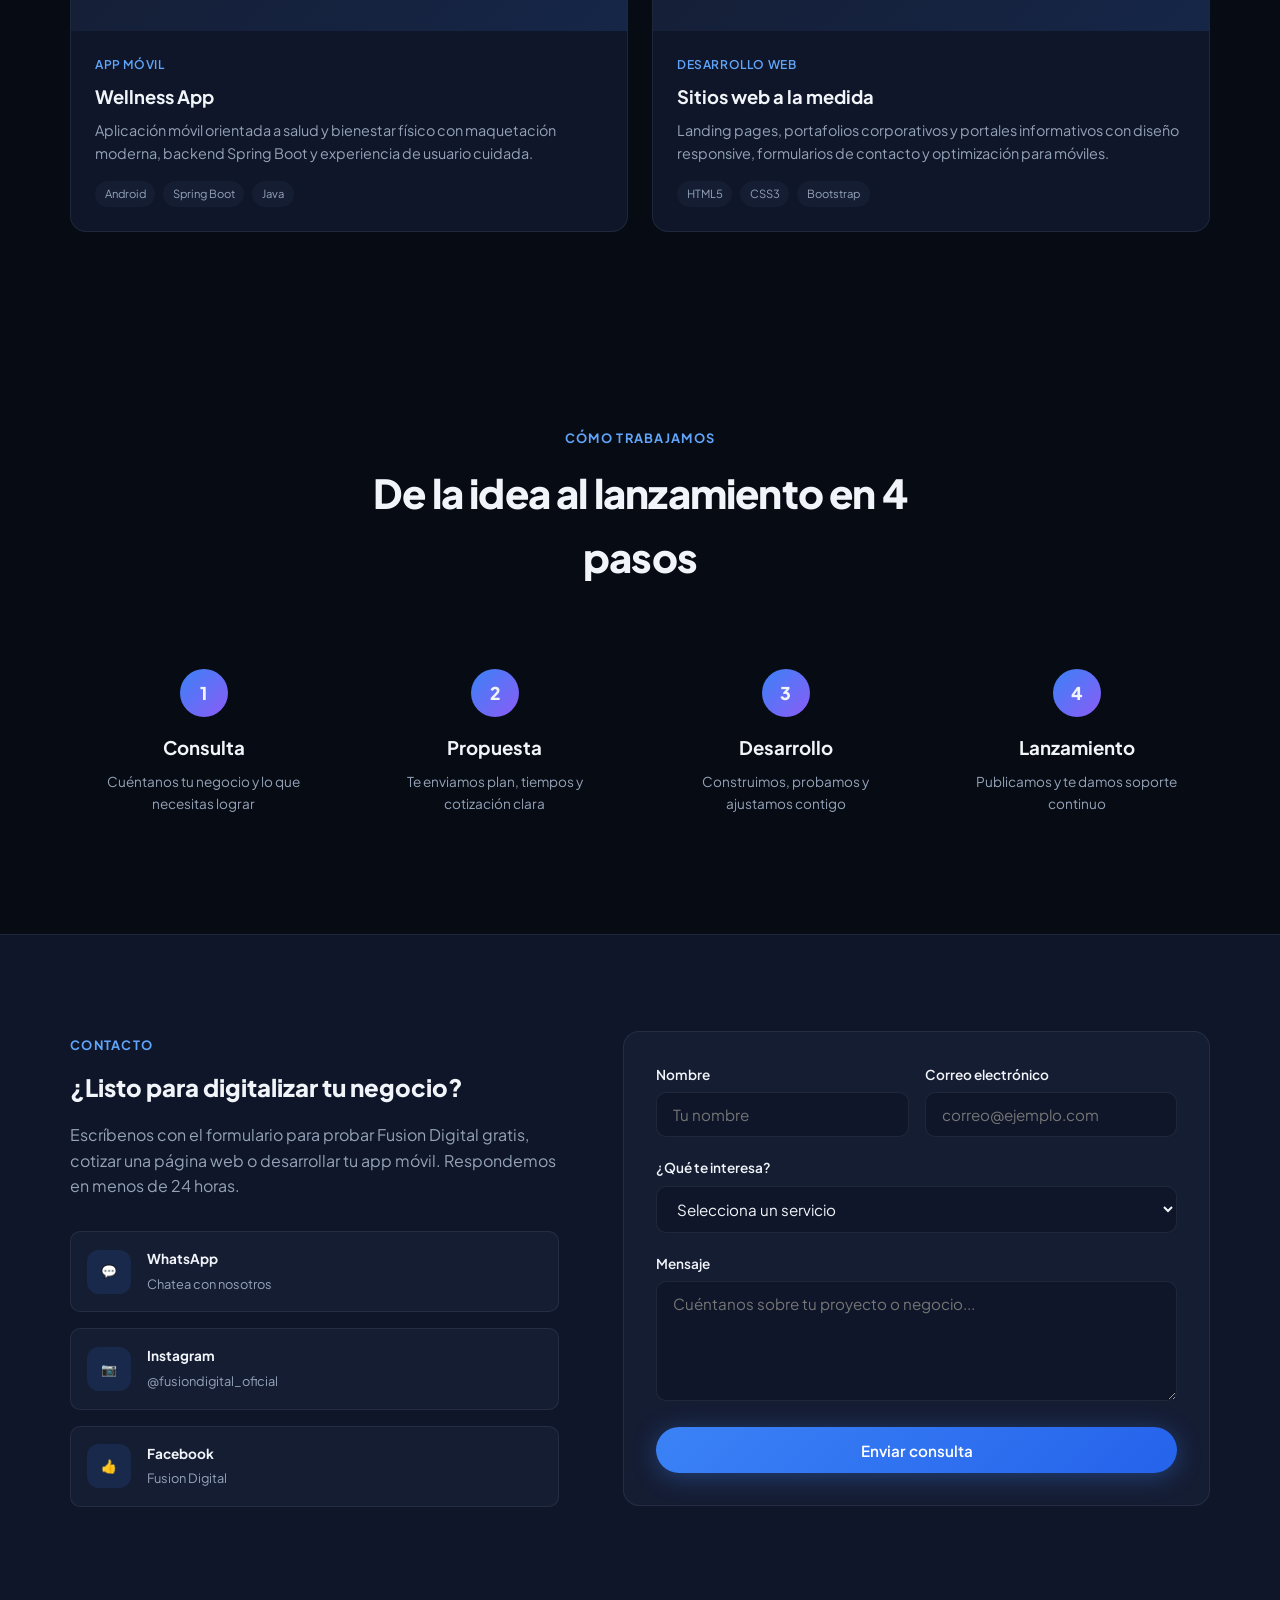
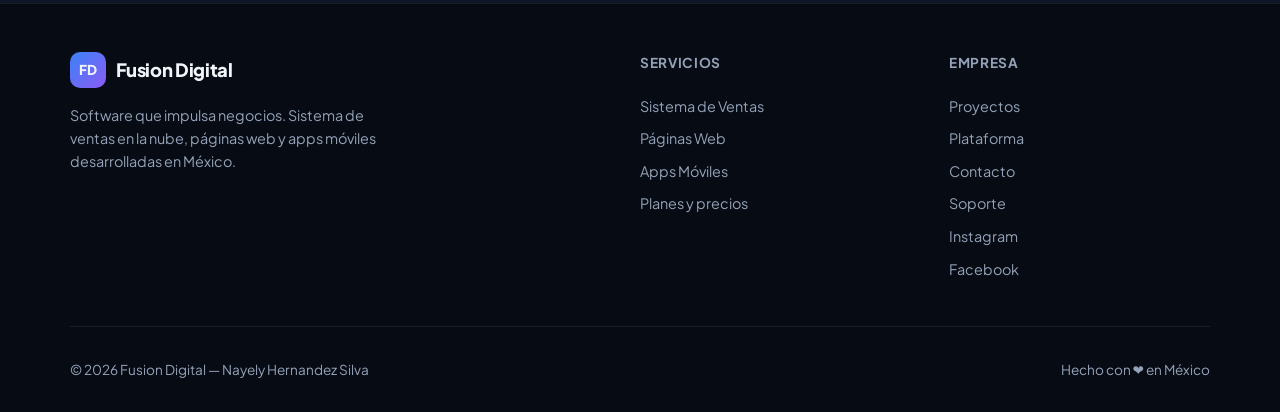
==== commit 332feeb5: "Agregar enlace a la página de Facebook de Fusion Digital. Co-authored-by: Cursor <cursoragent@cursor" ====
--- a/index.html
+++ b/index.html
@@ -444,6 +444,13 @@
               <span>@fusiondigital_oficial</span>
             </div>
           </a>
+          <a href="https://www.facebook.com/profile.php?id=61590868907814" class="contact__channel" target="_blank" rel="noopener">
+            <span class="contact__channel-icon">👍</span>
+            <div>
+              <strong>Facebook</strong>
+              <span>Fusion Digital</span>
+            </div>
+          </a>
         </div>
       </div>
 
@@ -505,6 +512,7 @@
           <a href="#contacto">Contacto</a>
           <a href="#contacto">Soporte</a>
           <a href="https://www.instagram.com/fusiondigital_oficial/" target="_blank" rel="noopener">Instagram</a>
+          <a href="https://www.facebook.com/profile.php?id=61590868907814" target="_blank" rel="noopener">Facebook</a>
         </div>
       </div>
       <div class="footer__bottom">
